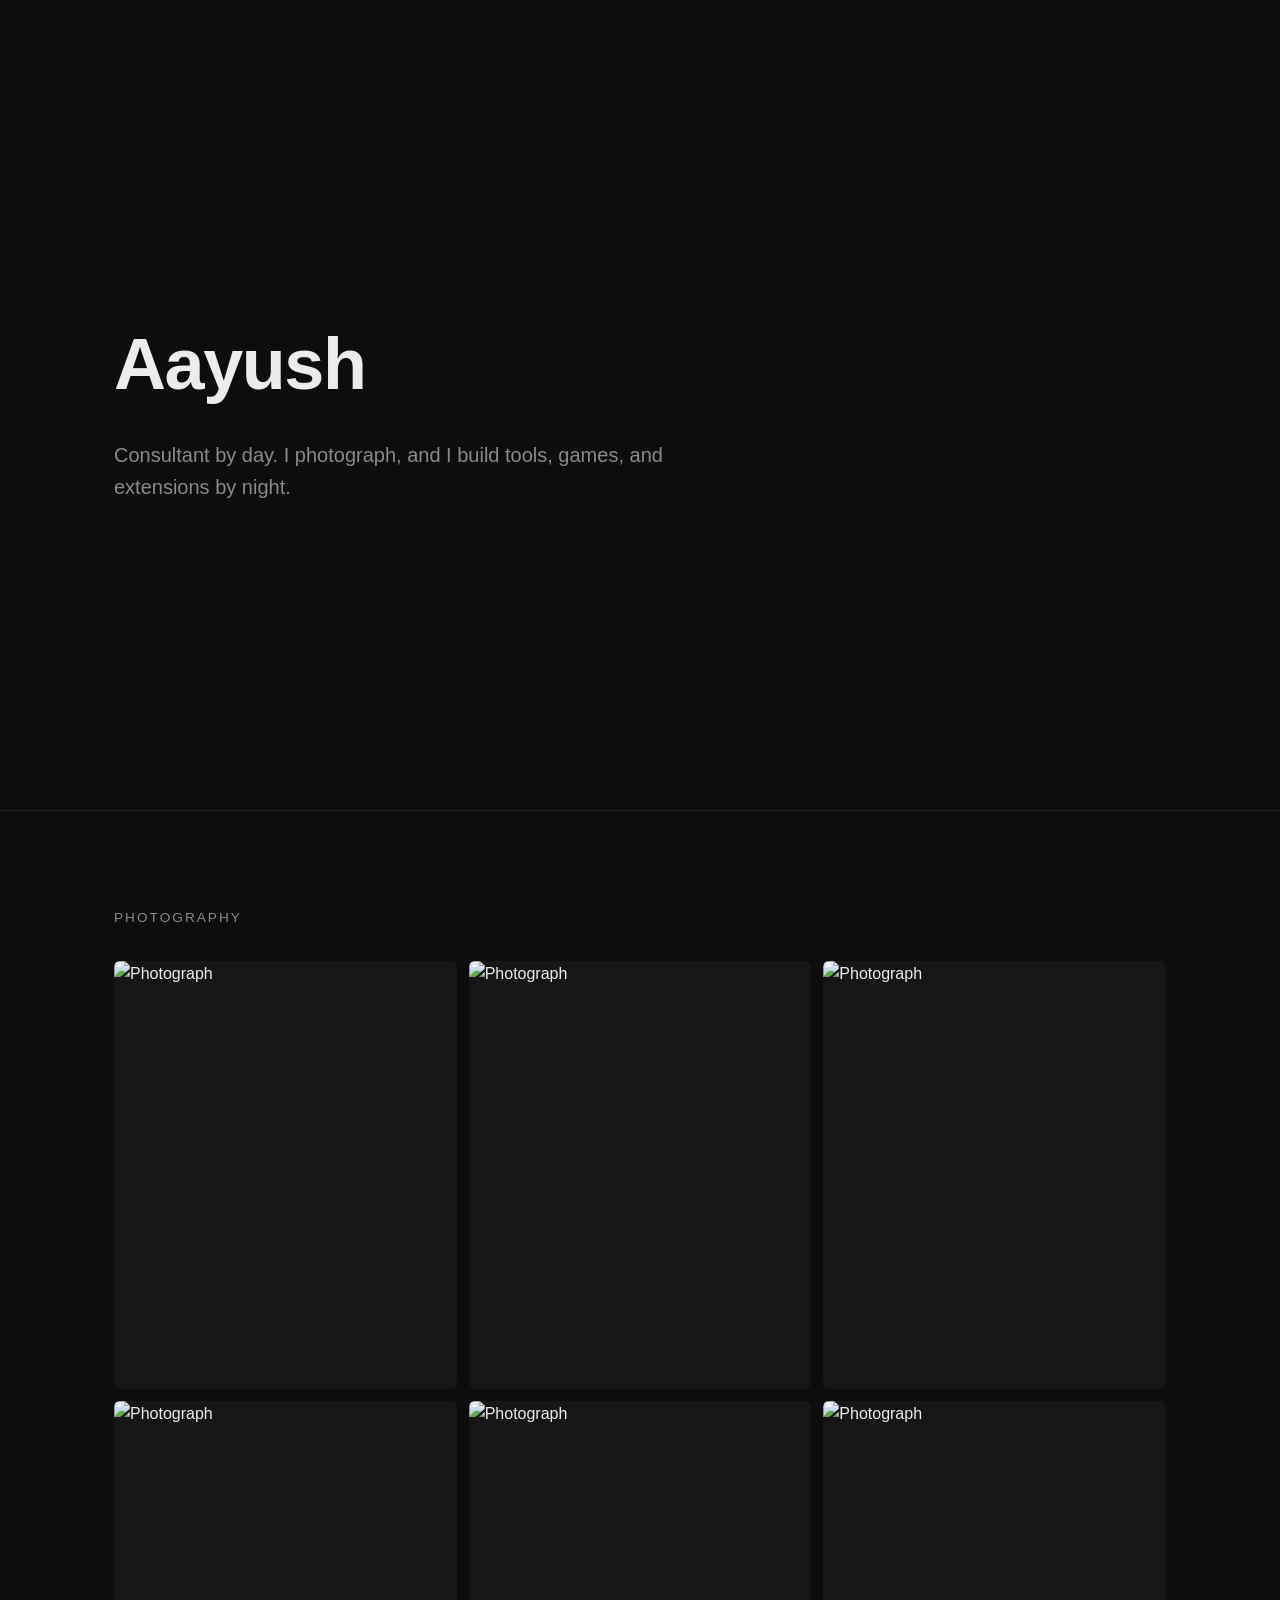
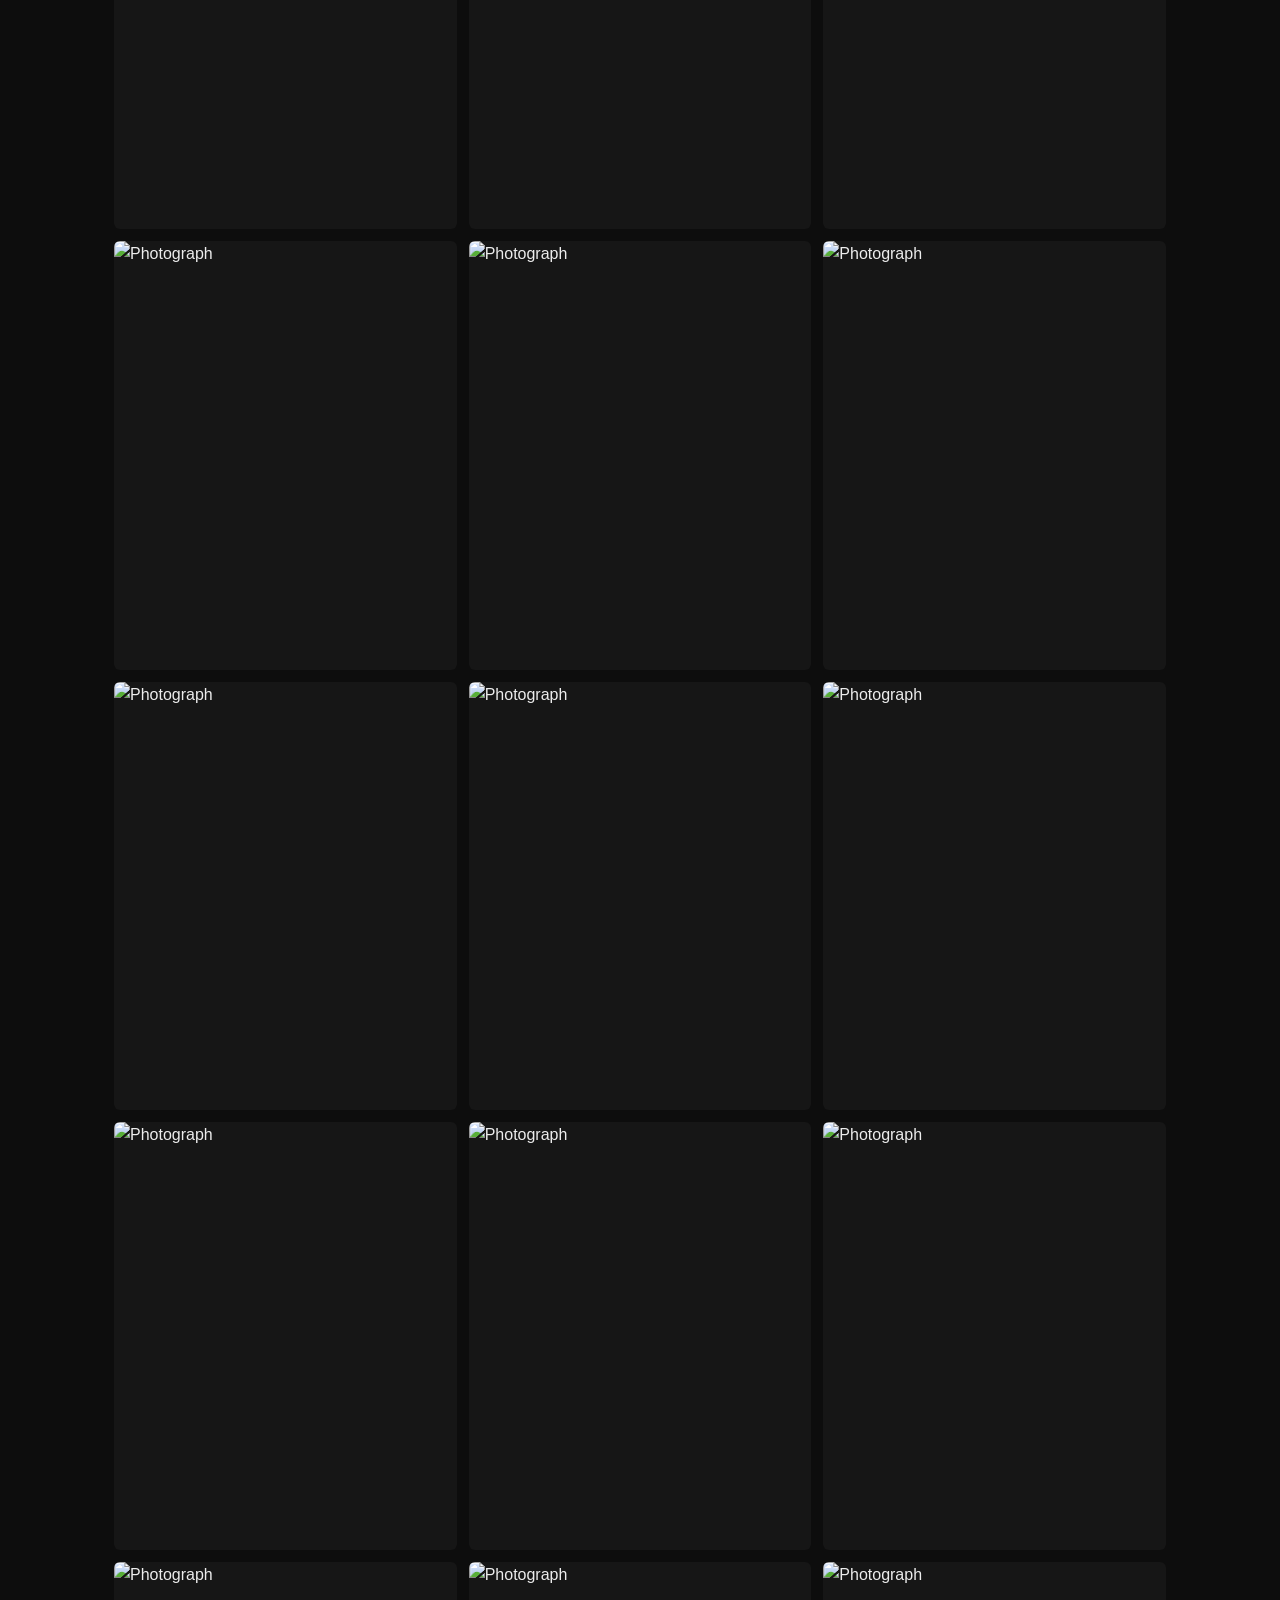
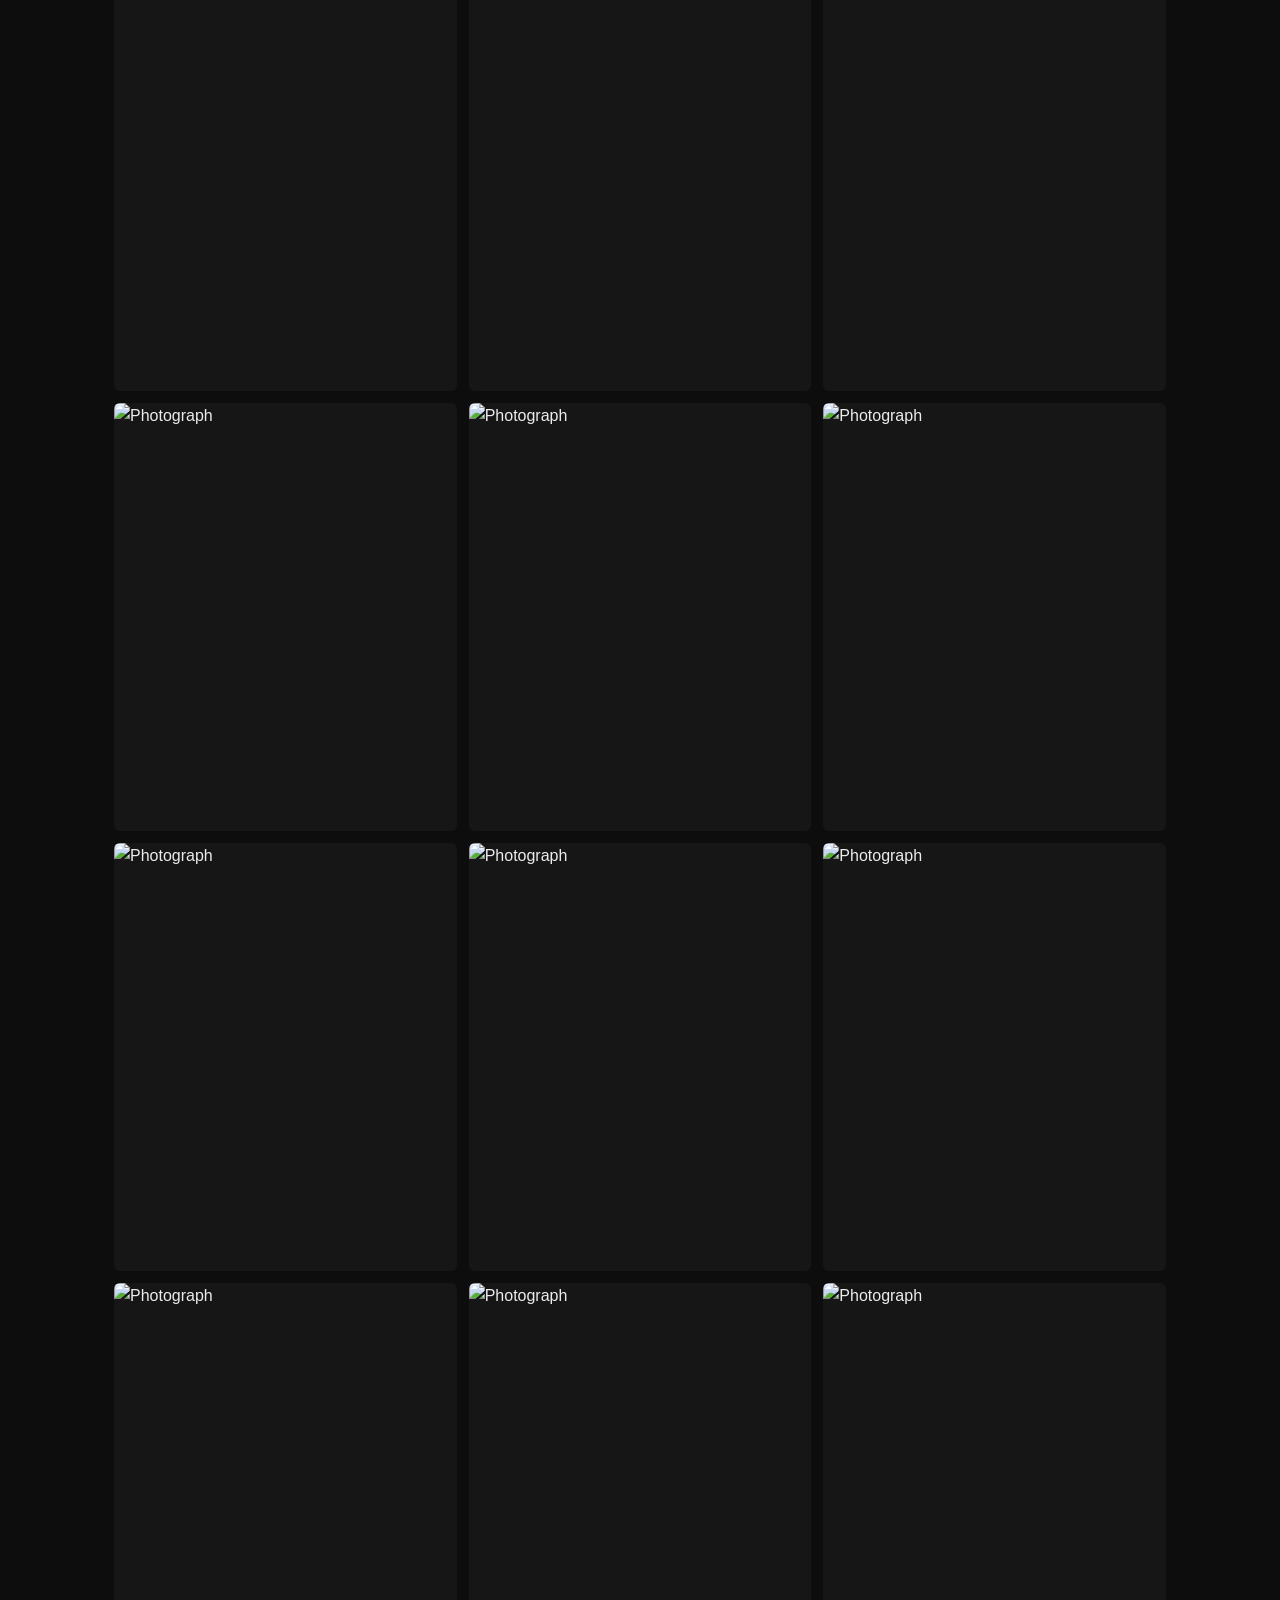
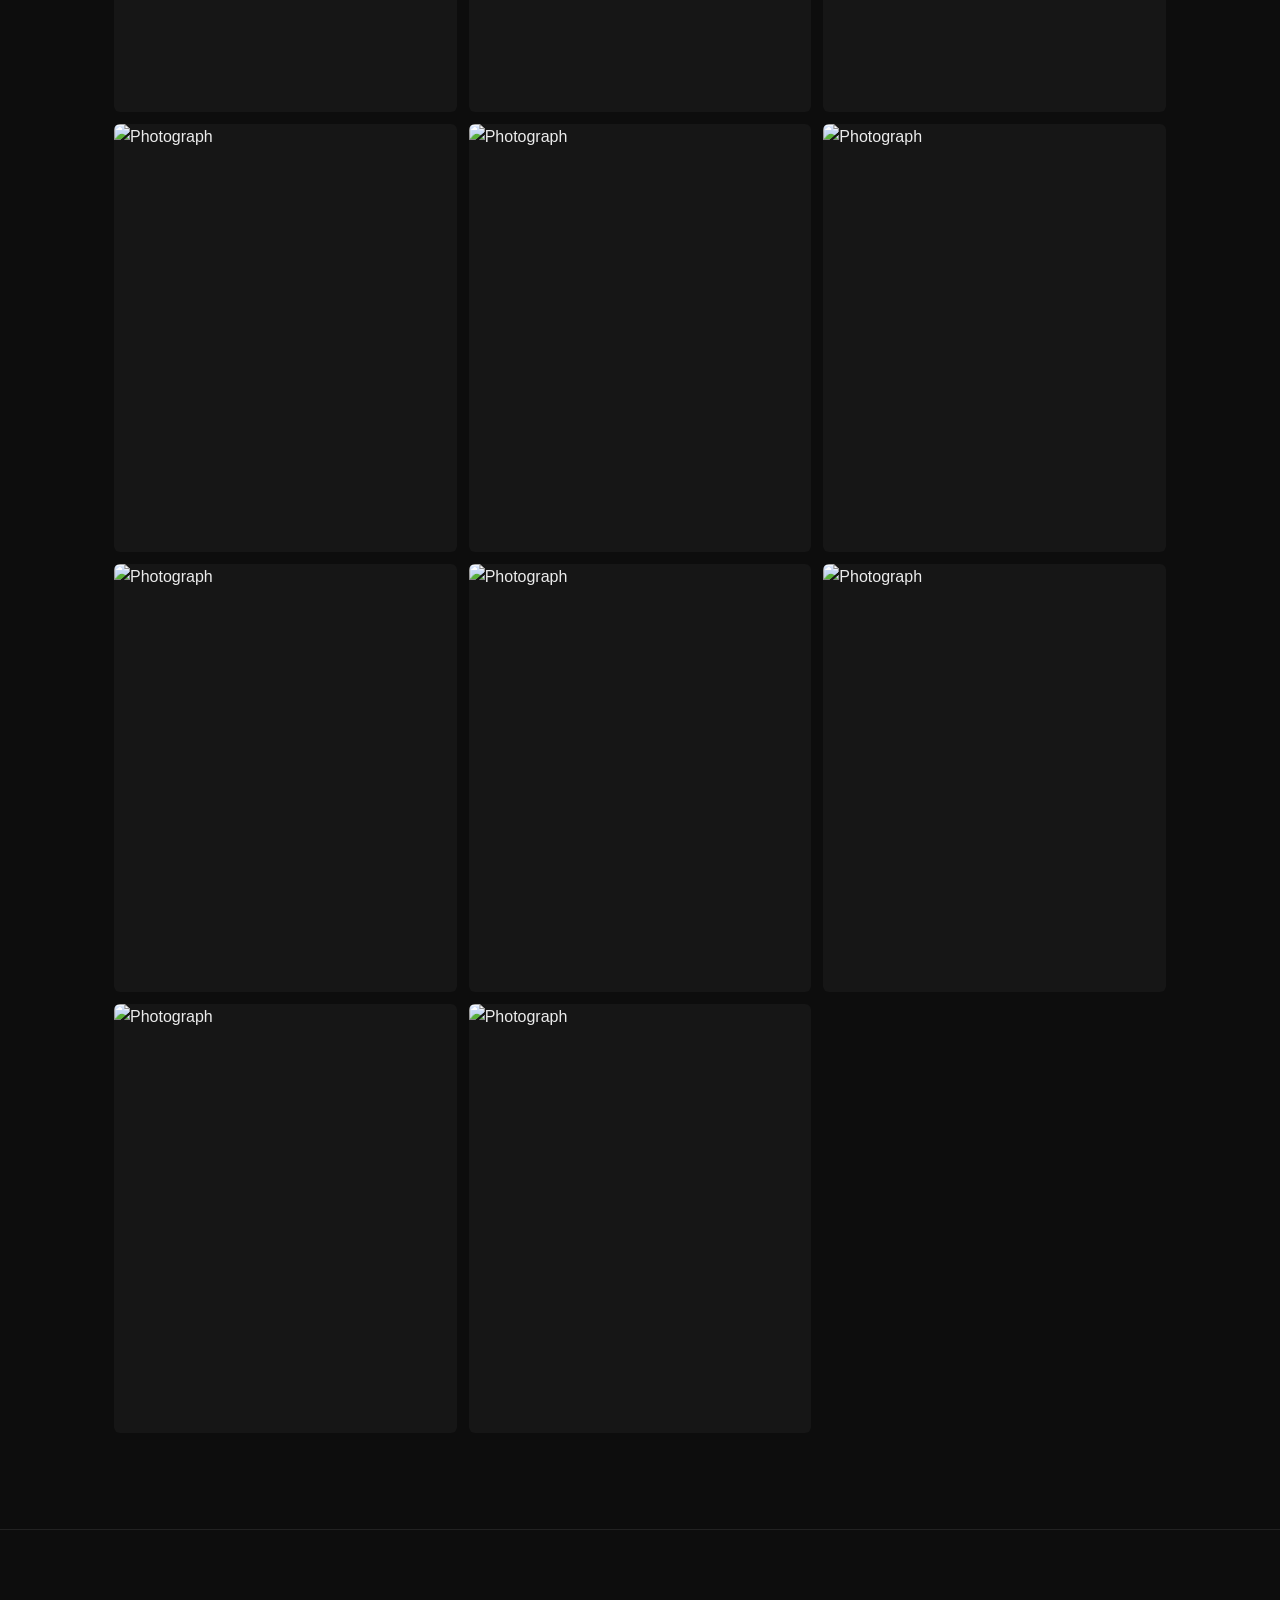
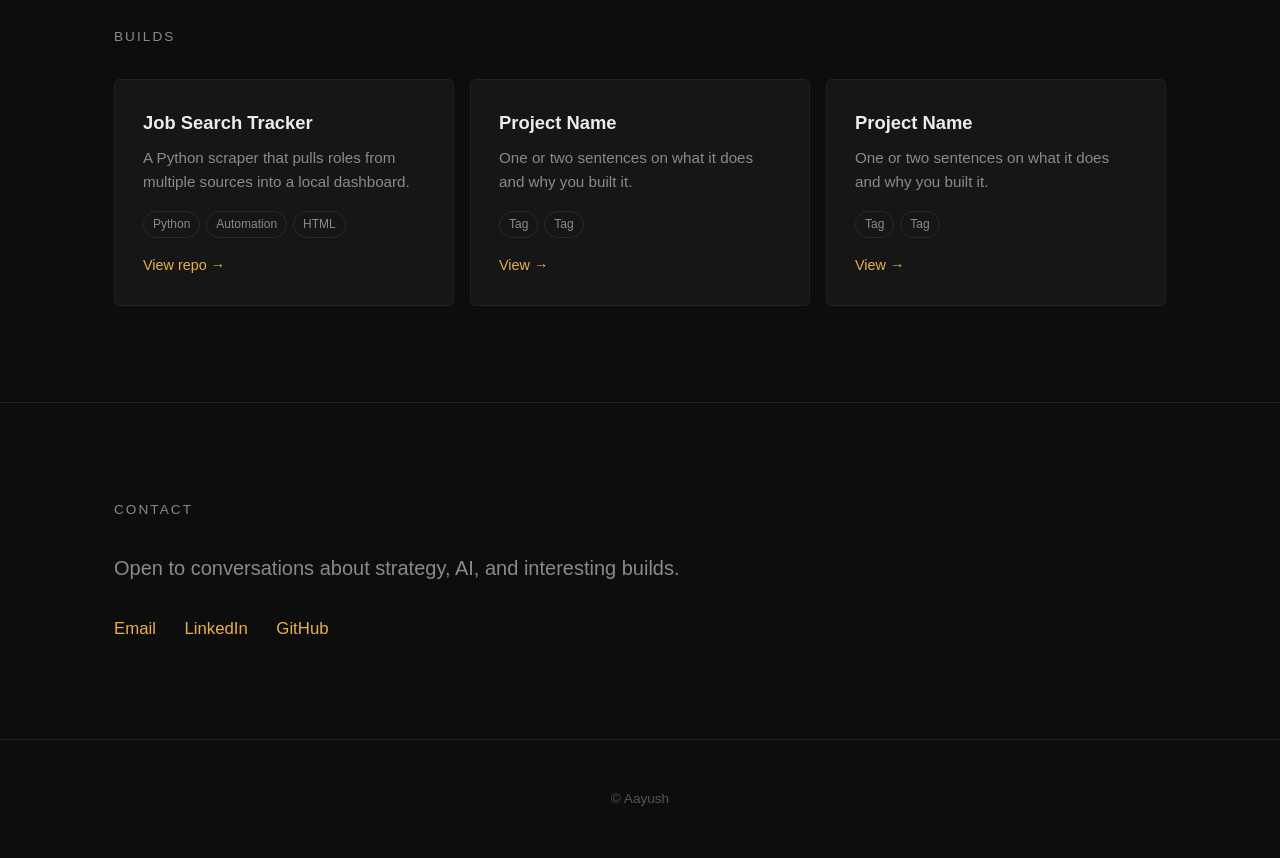
==== index.html @ 989fec91 "C2. Add multiple images to photography section" ====
<!DOCTYPE html>
<html lang="en">
<head>
<meta charset="UTF-8">
<meta name="viewport" content="width=device-width, initial-scale=1.0">
<title>Aayush</title>
<style>
  :root {
    --bg: #0d0d0d;
    --surface: #161616;
    --text: #ececec;
    --muted: #8a8a8a;
    --accent: #e8b04b;
    --radius: 6px;
  }
  * { box-sizing: border-box; margin: 0; padding: 0; }
  body {
    background: var(--bg);
    color: var(--text);
    font-family: -apple-system, BlinkMacSystemFont, "Segoe UI", Inter, sans-serif;
    line-height: 1.6;
  }
  a { color: var(--accent); text-decoration: none; }
  a:hover { text-decoration: underline; }
  section { max-width: 1100px; margin: 0 auto; padding: 96px 24px; }
  h1 { font-size: clamp(2.5rem, 6vw, 4.5rem); font-weight: 600; letter-spacing: -0.02em; }
  h2 { font-size: 0.85rem; text-transform: uppercase; letter-spacing: 0.15em; color: var(--muted); margin-bottom: 32px; font-weight: 500; }
  .lede { font-size: 1.25rem; color: var(--muted); max-width: 640px; margin-top: 16px; }
  .hero { min-height: 90vh; display: flex; flex-direction: column; justify-content: center; }
  .divider { border-top: 1px solid #222; }

  /* Photo gallery */
  .gallery { display: grid; grid-template-columns: repeat(auto-fill, minmax(260px, 1fr)); gap: 12px; }
  .gallery img {
    width: 100%; aspect-ratio: 4 / 5; object-fit: cover;
    border-radius: var(--radius); cursor: zoom-in;
    background: var(--surface); transition: opacity 0.2s;
  }
  .gallery img:hover { opacity: 0.85; }

  /* Lightbox */
  .lightbox {
    position: fixed; inset: 0; background: rgba(0,0,0,0.92);
    display: none; align-items: center; justify-content: center; z-index: 10; padding: 24px;
  }
  .lightbox.open { display: flex; }
  .lightbox img { max-width: 100%; max-height: 90vh; border-radius: var(--radius); }
  .lightbox button {
    position: absolute; top: 20px; right: 24px; background: none; border: none;
    color: var(--text); font-size: 2rem; cursor: pointer;
  }

  /* Project cards */
  .projects { display: grid; grid-template-columns: repeat(auto-fill, minmax(300px, 1fr)); gap: 16px; }
  .card {
    background: var(--surface); border: 1px solid #222; border-radius: var(--radius);
    padding: 28px; transition: border-color 0.2s; display: flex; flex-direction: column;
  }
  .card:hover { border-color: var(--accent); }
  .card h3 { font-size: 1.15rem; font-weight: 600; margin-bottom: 8px; }
  .card p { color: var(--muted); font-size: 0.95rem; flex-grow: 1; }
  .tags { margin-top: 16px; display: flex; flex-wrap: wrap; gap: 6px; }
  .tags span {
    font-size: 0.75rem; color: var(--muted); border: 1px solid #2a2a2a;
    padding: 3px 9px; border-radius: 999px;
  }
  .card .links { margin-top: 16px; font-size: 0.9rem; }

  /* Contact */
  .contact-links a { display: inline-block; margin-right: 24px; font-size: 1.05rem; }

  footer { text-align: center; color: #555; font-size: 0.85rem; padding: 48px 24px; border-top: 1px solid #222; }

  @media (max-width: 600px) {
    section { padding: 64px 20px; }
  }
</style>
</head>
<body>

<section class="hero">
  <h1>Aayush</h1>
  <p class="lede">Consultant by day. I photograph, and I build tools, games, and extensions by night.</p>
</section>

<div class="divider"></div>

<section id="photography">
  <h2>Photography</h2>
  <div class="gallery">
    <img src="images/DSCF0613.jpeg" alt="Photograph">
    <img src="images/DSCF1658.jpg" alt="Photograph">
    <img src="images/DSCF1691.jpg" alt="Photograph">
    <img src="images/DSCF1980.jpg" alt="Photograph">
    <img src="images/DSCF2097.jpg" alt="Photograph">
    <img src="images/DSCF2288.jpg" alt="Photograph">
    <img src="images/DSCF2502.jpg" alt="Photograph">
    <img src="images/DSCF2524.jpg" alt="Photograph">
    <img src="images/DSCF2576.jpeg" alt="Photograph">
    <img src="images/DSCF2585.jpg" alt="Photograph">
    <img src="images/DSCF2774.jpg" alt="Photograph">
    <img src="images/DSCF2779.jpg" alt="Photograph">
    <img src="images/DSCF2787.jpg" alt="Photograph">
    <img src="images/DSCF2886.jpg" alt="Photograph">
    <img src="images/DSCF3000.jpg" alt="Photograph">
    <img src="images/F55560C9-E607-4548-9E04-31DE0BA24498.jpg" alt="Photograph">
    <img src="images/IMG_0875.JPG" alt="Photograph">
    <img src="images/IMG_1047.JPG" alt="Photograph">
    <img src="images/IMG_1070.JPG" alt="Photograph">
    <img src="images/IMG_3750.jpeg" alt="Photograph">
    <img src="images/IMG_3913.jpeg" alt="Photograph">
    <img src="images/IMG_3952.jpeg" alt="Photograph">
    <img src="images/IMG_4308.jpeg" alt="Photograph">
    <img src="images/IMG_4518.jpeg" alt="Photograph">
    <img src="images/IMG_5143.JPG" alt="Photograph">
    <img src="images/IMG_5211.JPG" alt="Photograph">
    <img src="images/IMG_5241.JPG" alt="Photograph">
    <img src="images/IMG_5779.JPG" alt="Photograph">
    <img src="images/IMG_6597.JPG" alt="Photograph">
    <img src="images/IMG_6963.JPG" alt="Photograph">
    <img src="images/IMG_7340.JPG" alt="Photograph">
    <img src="images/IMG_7486.JPG" alt="Photograph">
    <img src="images/IMG_7498.jpg" alt="Photograph">
    <img src="images/IMG_8563.JPG" alt="Photograph">
    <img src="images/IMG_8596.JPG" alt="Photograph">
  </div>
</section>

<div class="divider"></div>

<section id="builds">
  <h2>Builds</h2>
  <div class="projects">
    <!-- Copy a .card block for each project -->
    <div class="card">
      <h3>Job Search Tracker</h3>
      <p>A Python scraper that pulls roles from multiple sources into a local dashboard.</p>
      <div class="tags"><span>Python</span><span>Automation</span><span>HTML</span></div>
      <div class="links"><a href="#">View repo →</a></div>
    </div>
    <div class="card">
      <h3>Project Name</h3>
      <p>One or two sentences on what it does and why you built it.</p>
      <div class="tags"><span>Tag</span><span>Tag</span></div>
      <div class="links"><a href="#">View →</a></div>
    </div>
    <div class="card">
      <h3>Project Name</h3>
      <p>One or two sentences on what it does and why you built it.</p>
      <div class="tags"><span>Tag</span><span>Tag</span></div>
      <div class="links"><a href="#">View →</a></div>
    </div>
  </div>
</section>

<div class="divider"></div>

<section id="contact">
  <h2>Contact</h2>
  <p class="lede" style="margin-top:0">Open to conversations about strategy, AI, and interesting builds.</p>
  <div class="contact-links" style="margin-top:32px">
    <a href="mailto:you@email.com">Email</a>
    <a href="https://linkedin.com/in/yourprofile">LinkedIn</a>
    <a href="https://github.com/trickster-zero">GitHub</a>
  </div>
</section>

<footer>© Aayush</footer>

<div class="lightbox" id="lightbox">
  <button onclick="closeLightbox()" aria-label="Close">×</button>
  <img id="lightbox-img" src="" alt="">
</div>

<script>
  const lightbox = document.getElementById('lightbox');
  const lightboxImg = document.getElementById('lightbox-img');

  document.querySelectorAll('.gallery img').forEach(img => {
    img.addEventListener('click', () => {
      lightboxImg.src = img.src;
      lightboxImg.alt = img.alt;
      lightbox.classList.add('open');
    });
  });

  function closeLightbox() { lightbox.classList.remove('open'); }
  lightbox.addEventListener('click', e => { if (e.target === lightbox) closeLightbox(); });
  document.addEventListener('keydown', e => { if (e.key === 'Escape') closeLightbox(); });
</script>

</body>
</html>
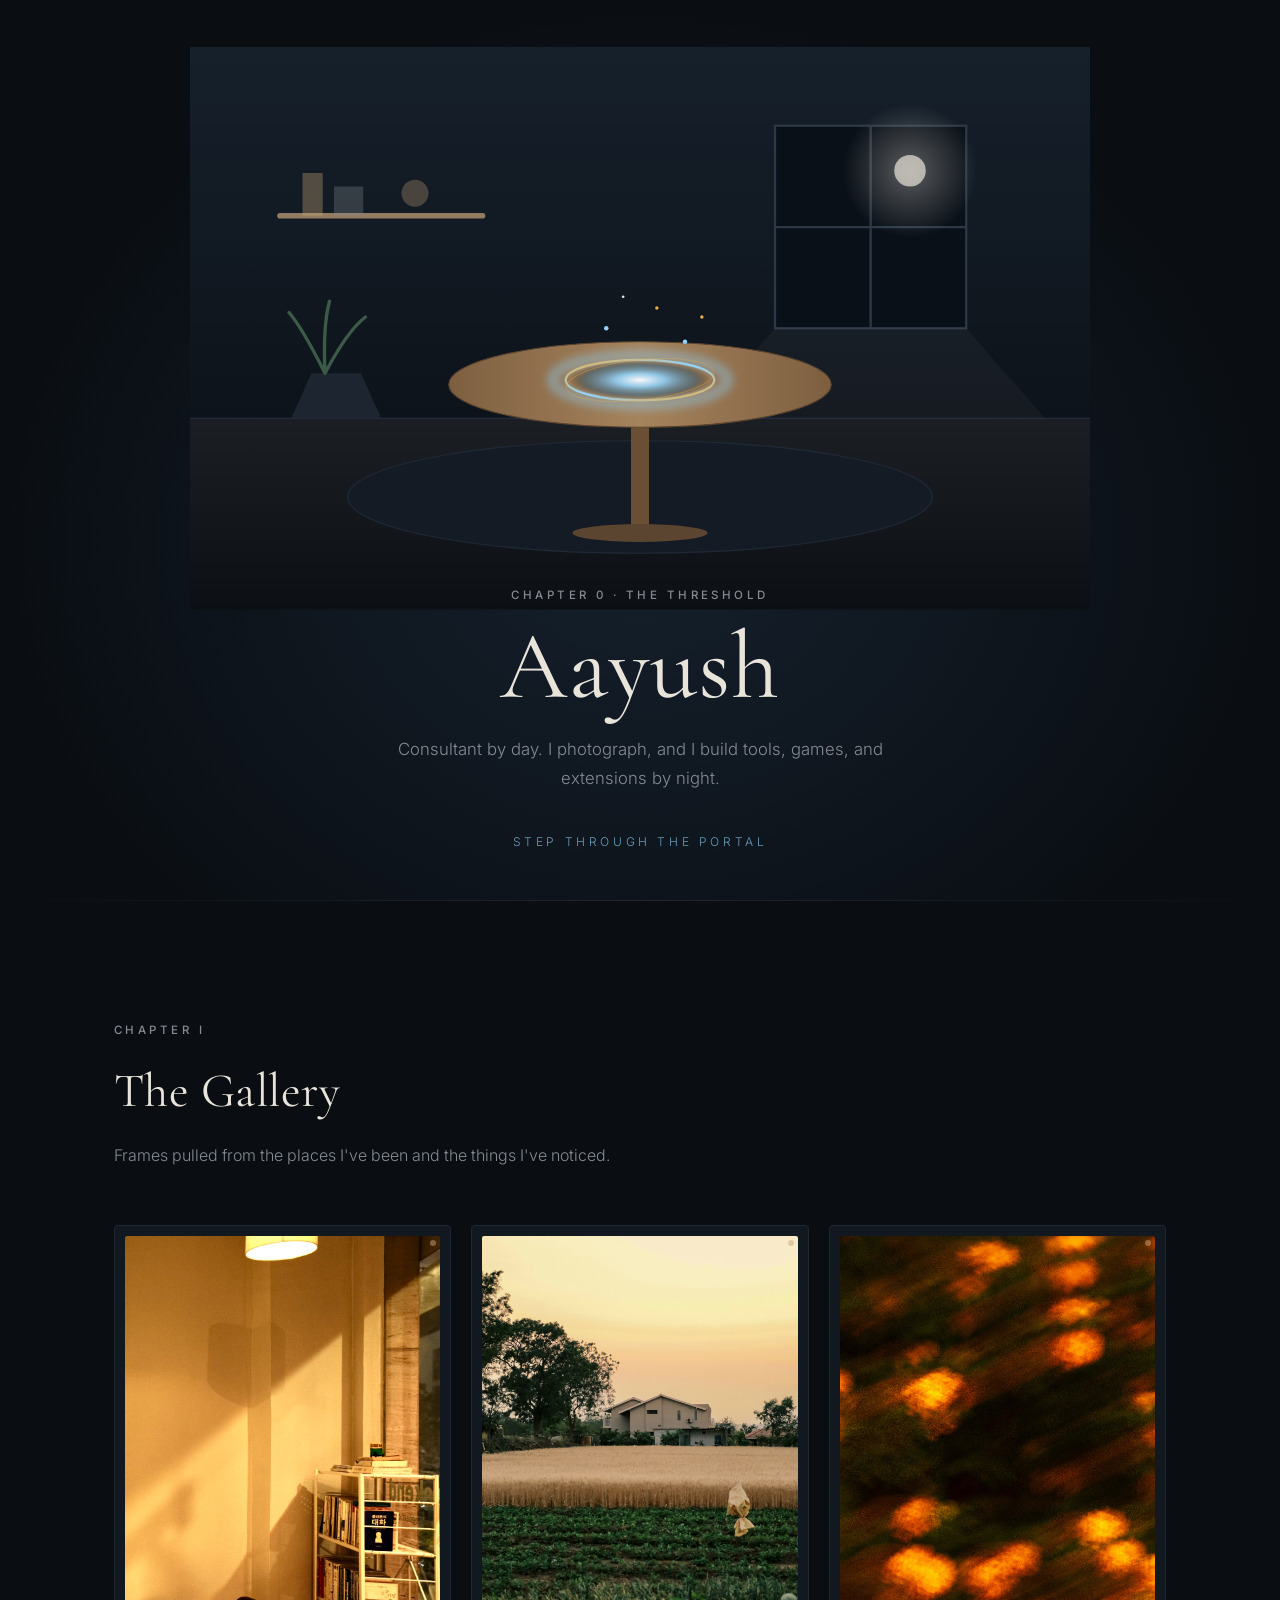
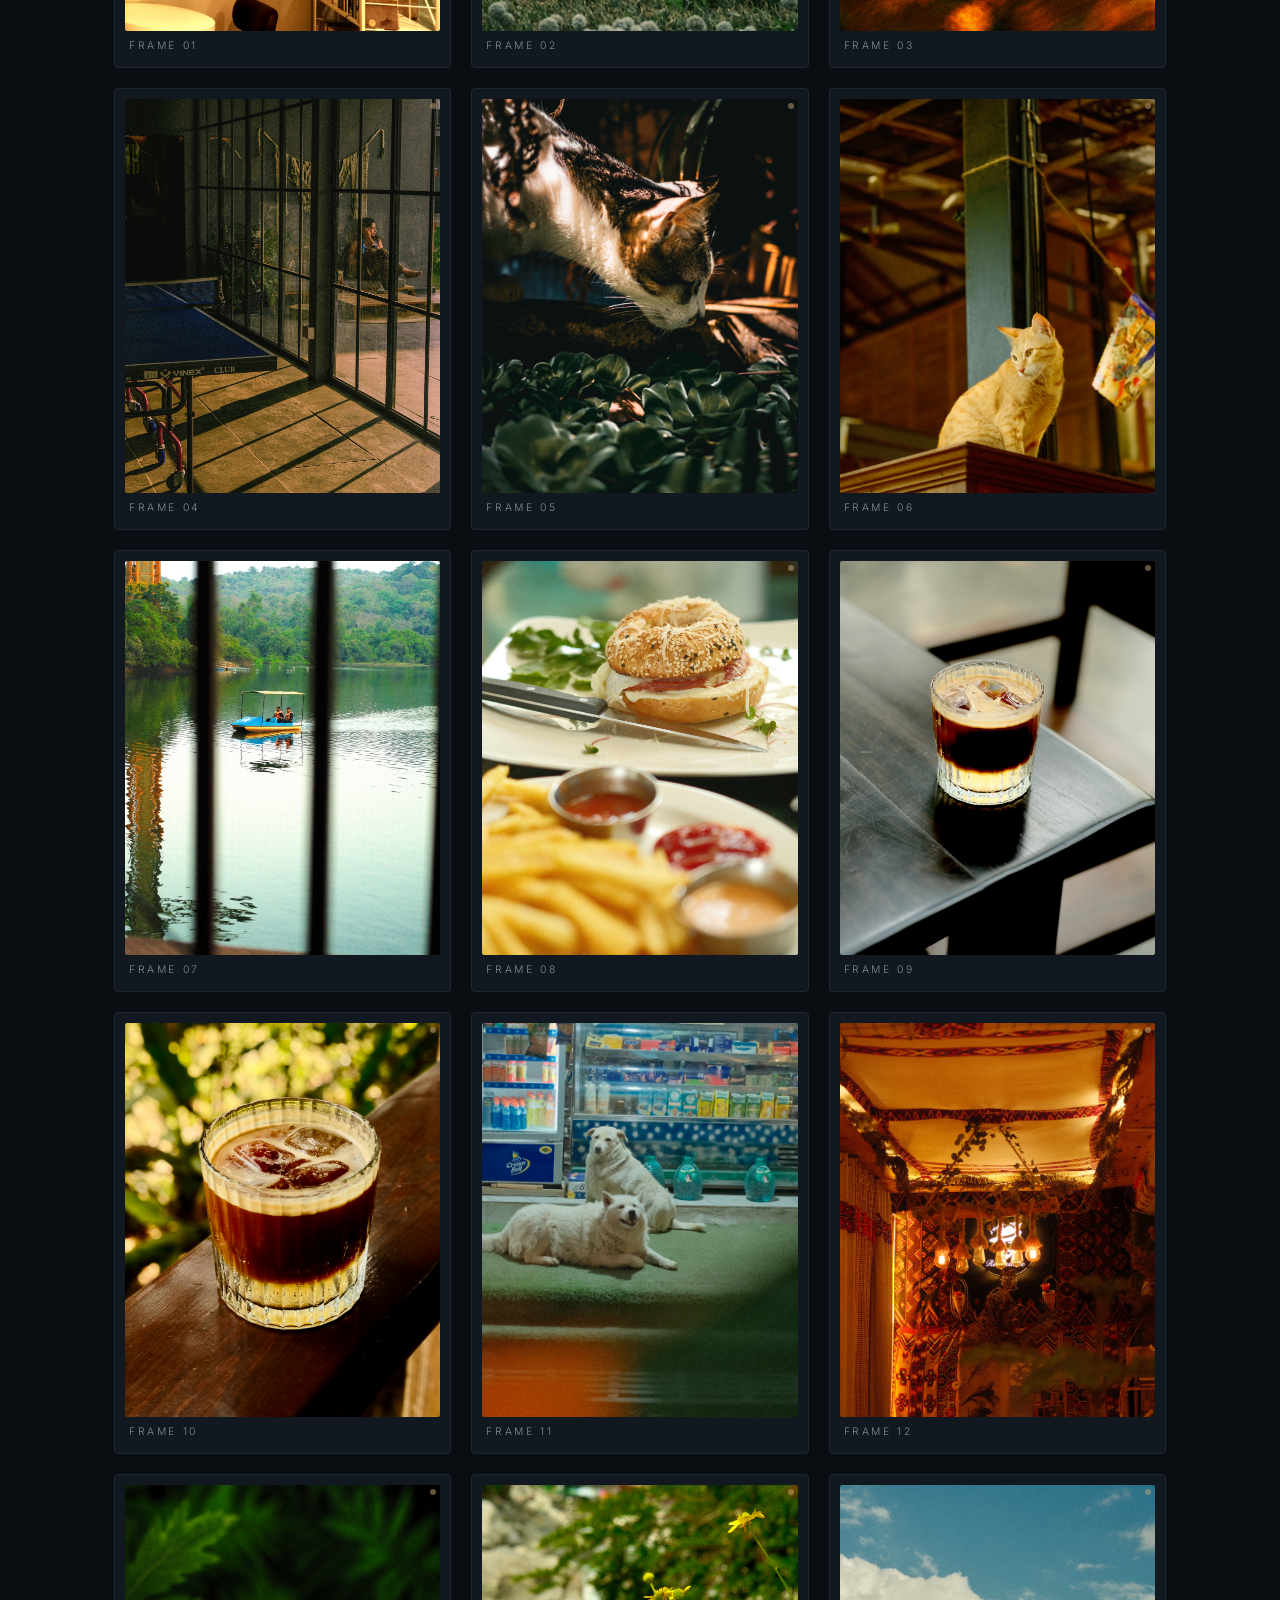
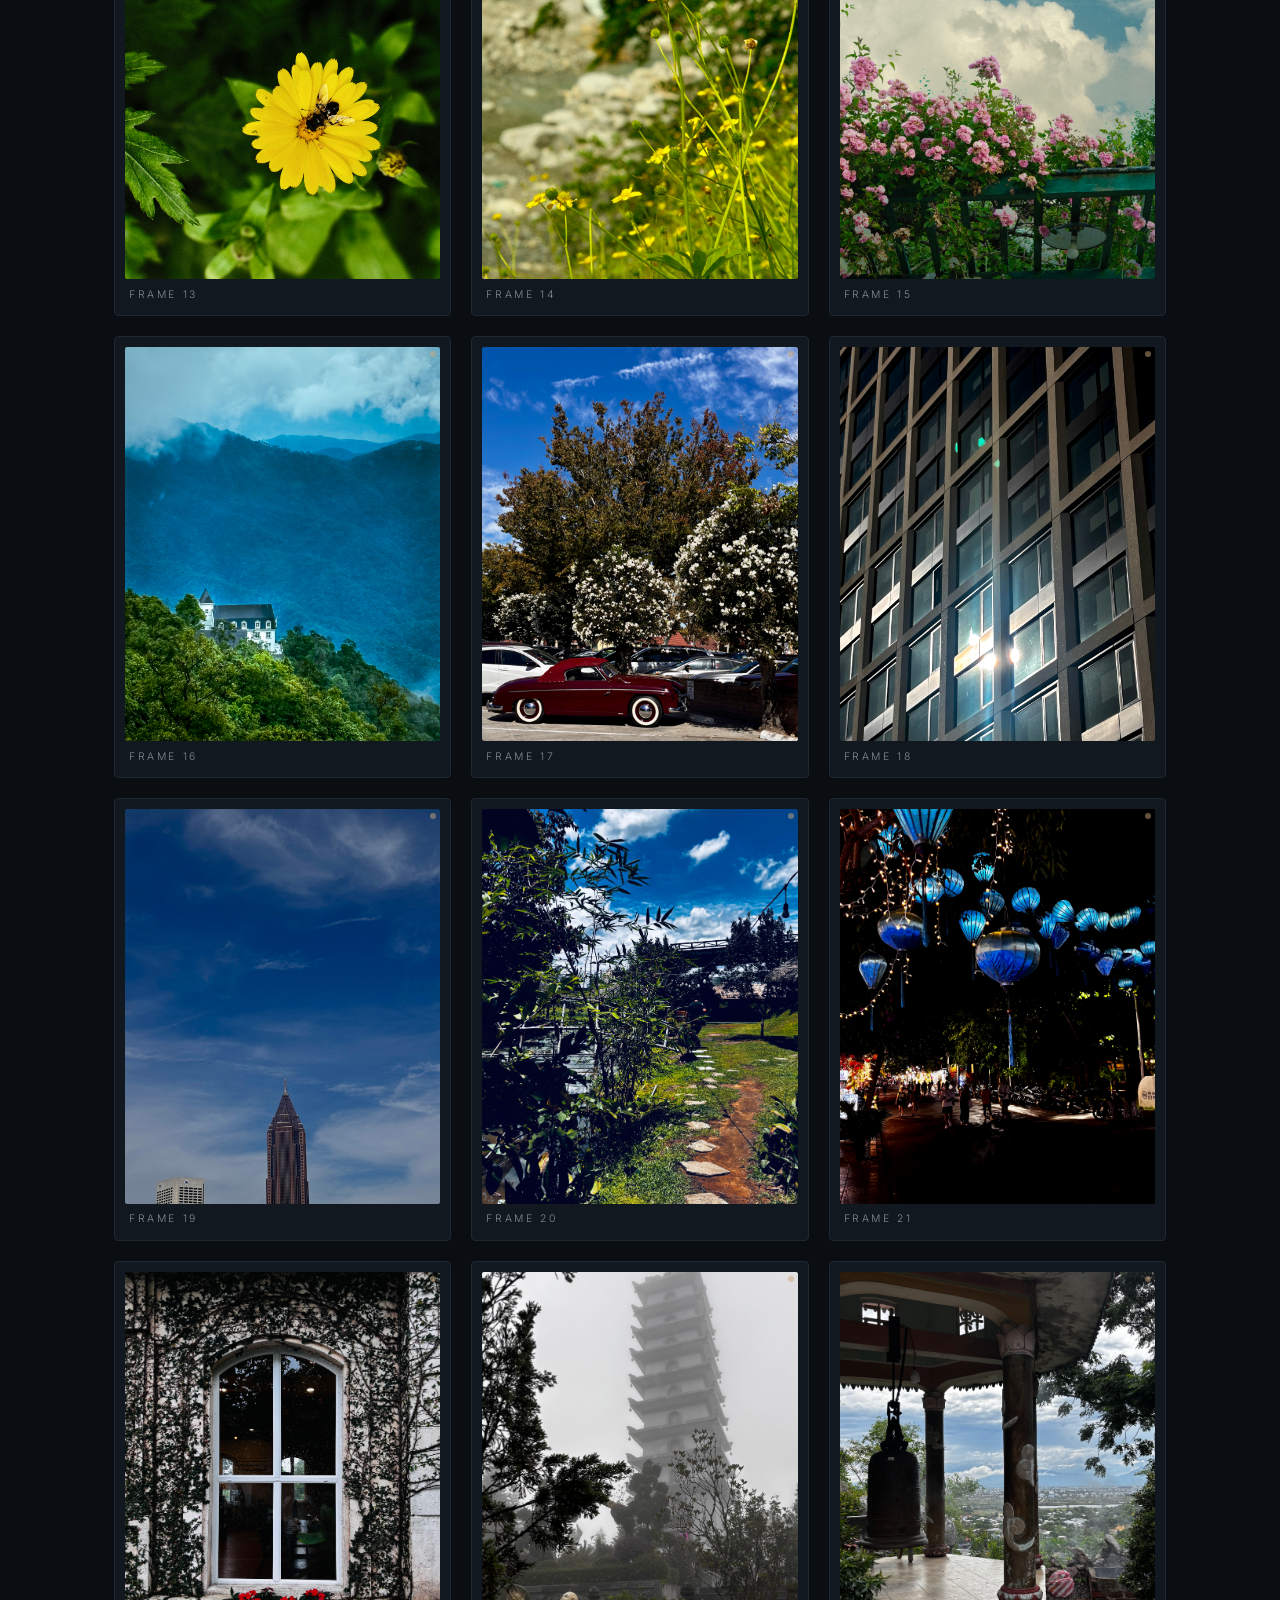
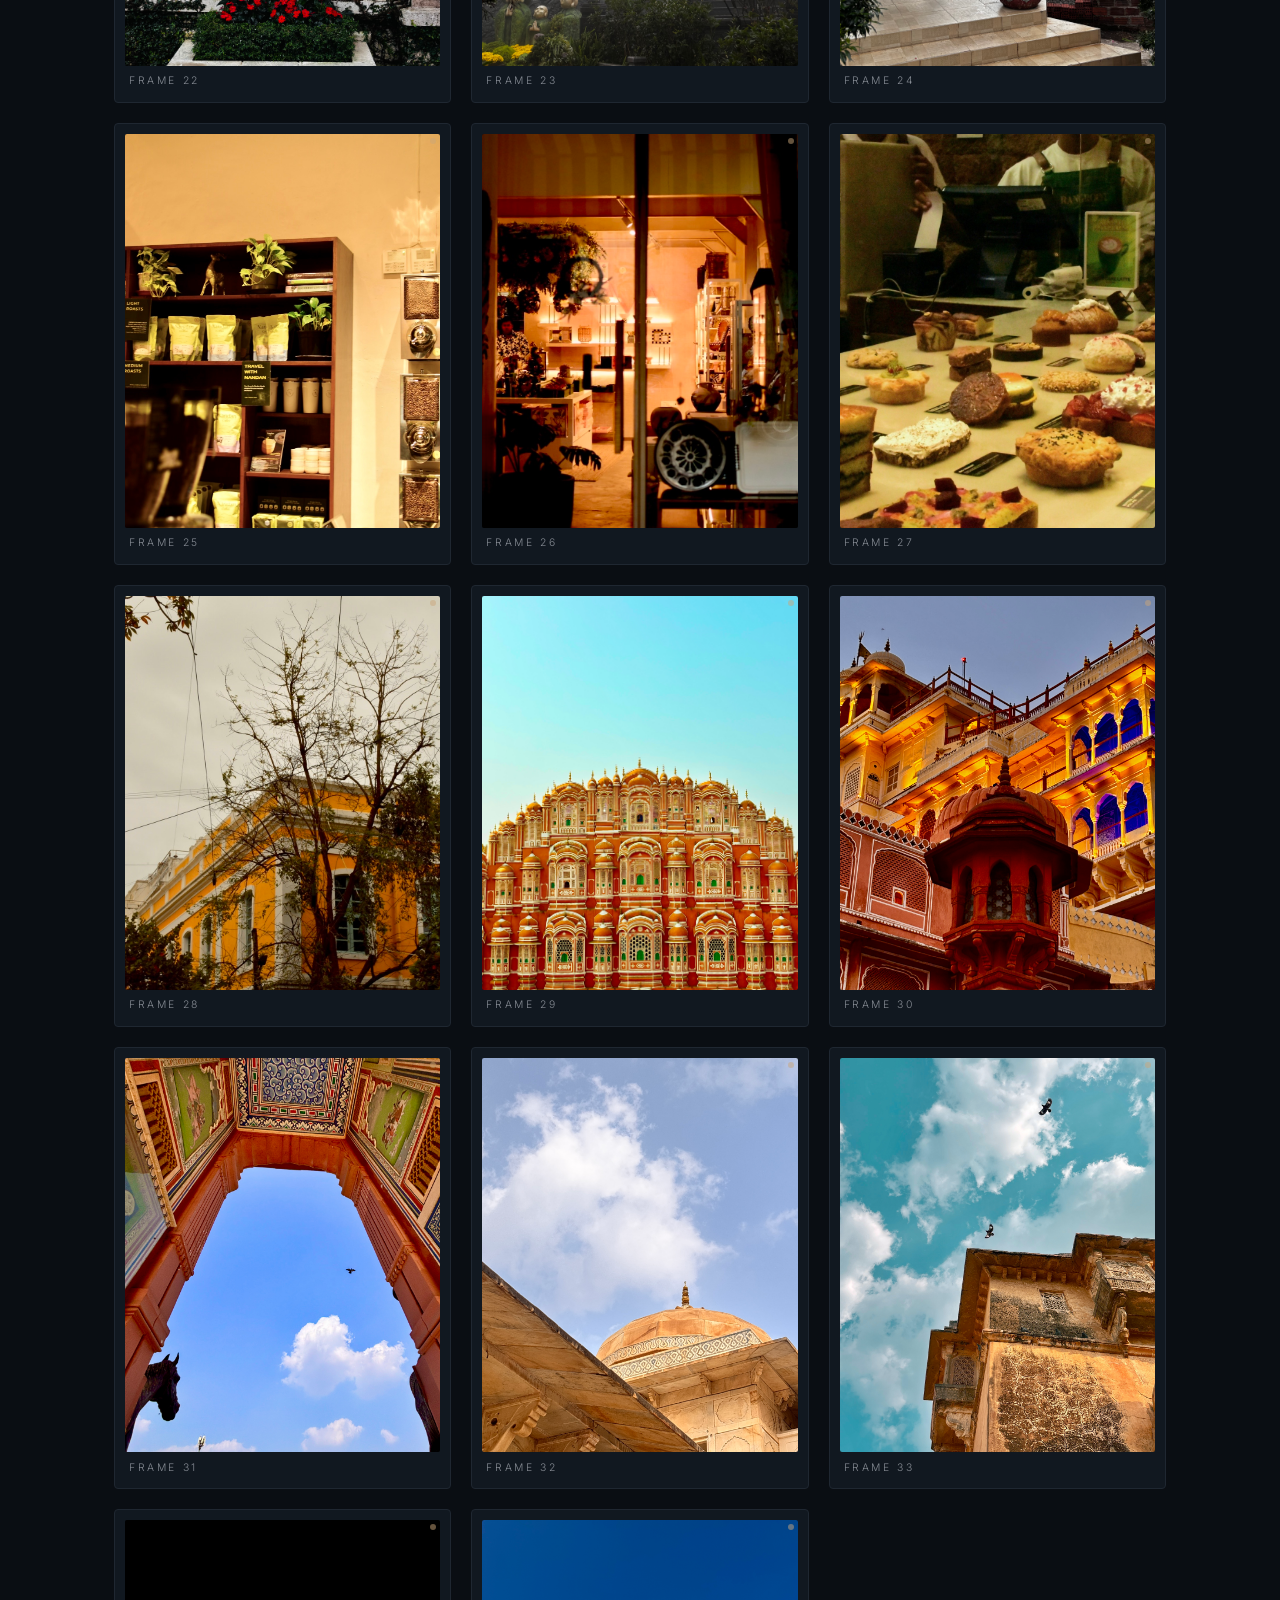
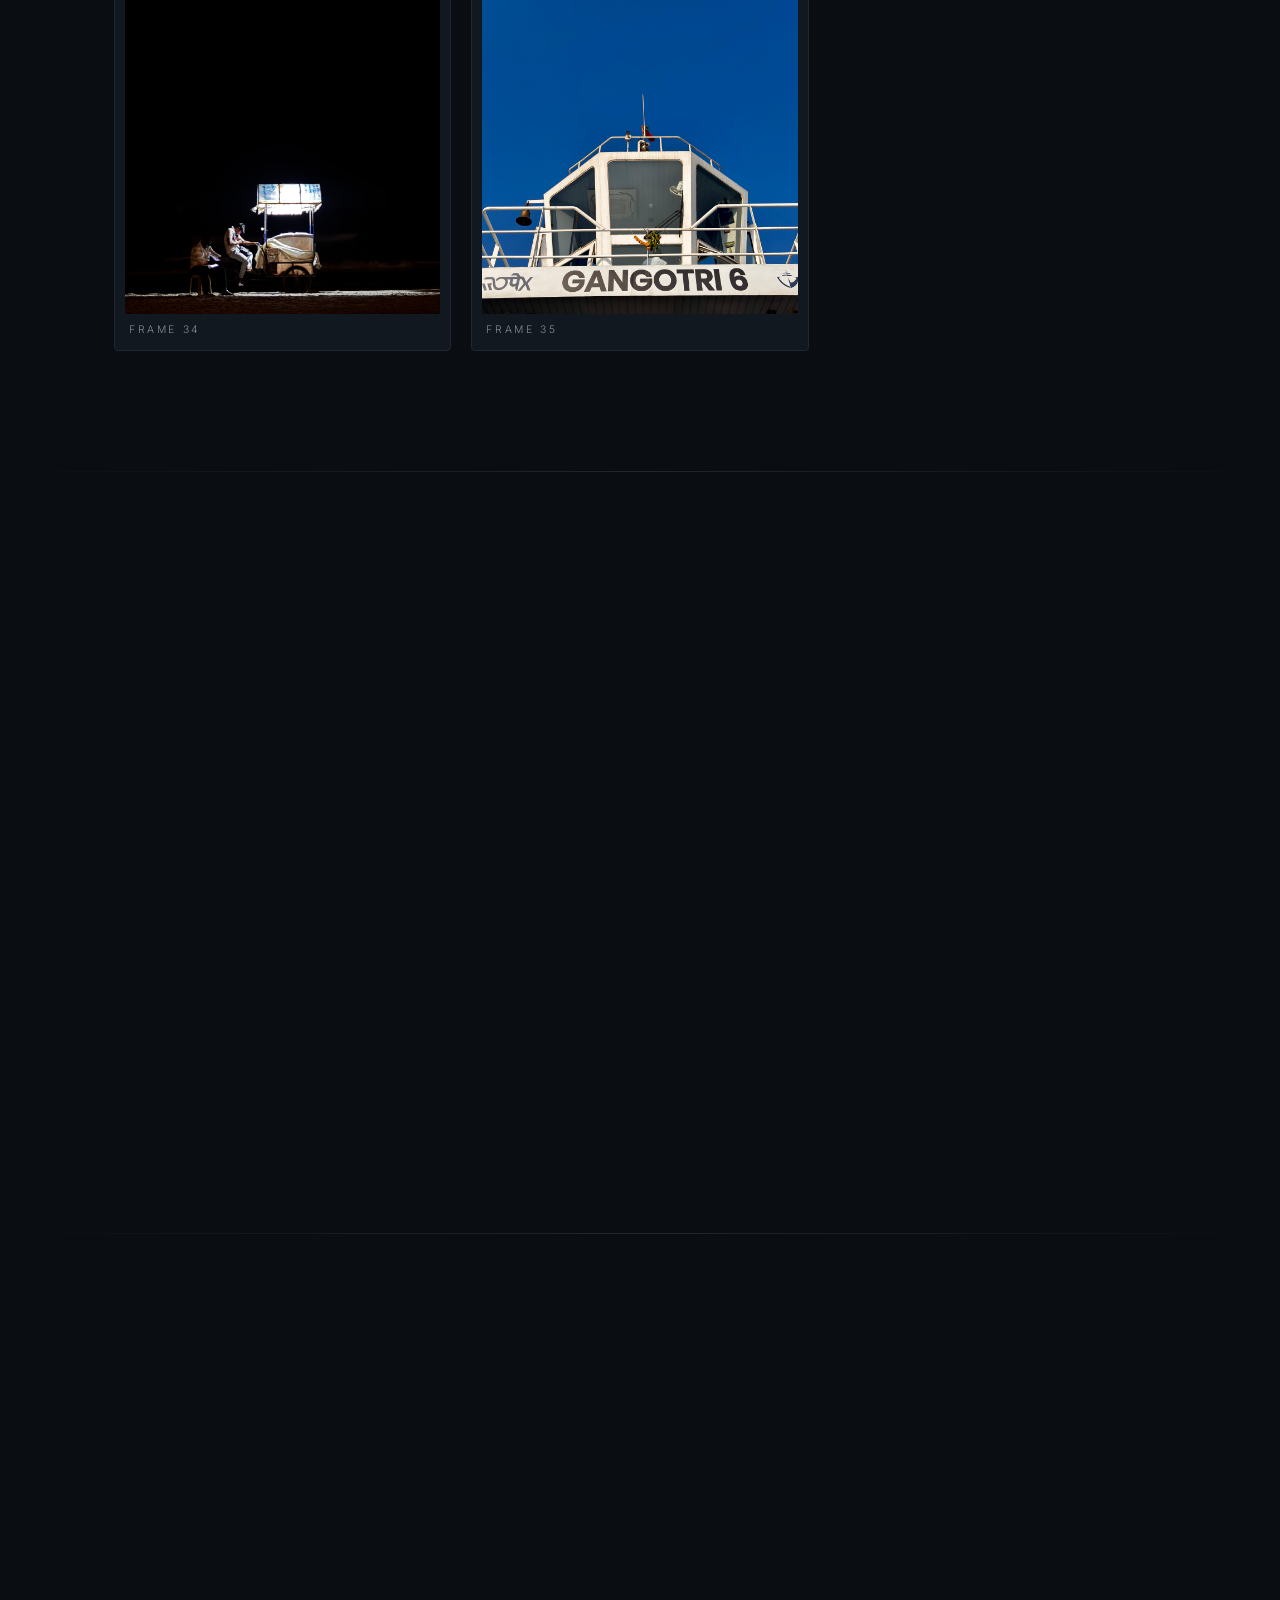
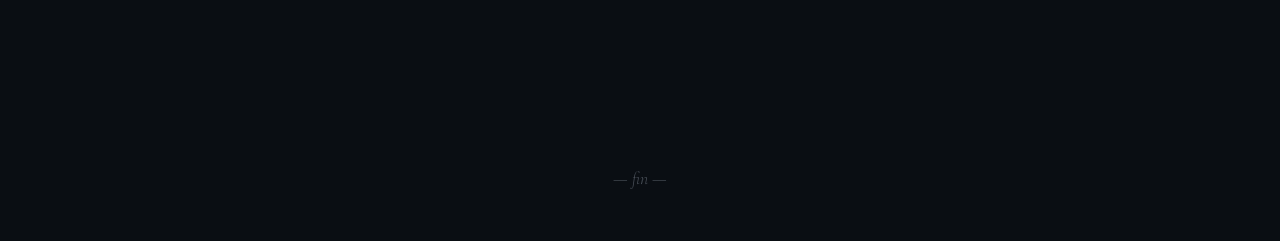
==== commit a8532e59: "Refactor index.html with new styles and structure" ====
--- a/index.html
+++ b/index.html
@@ -4,134 +4,323 @@
 <meta charset="UTF-8">
 <meta name="viewport" content="width=device-width, initial-scale=1.0">
 <title>Aayush</title>
+<link rel="preconnect" href="https://fonts.googleapis.com">
+<link rel="preconnect" href="https://fonts.gstatic.com" crossorigin>
+<link href="https://fonts.googleapis.com/css2?family=Cormorant+Garamond:ital,wght@0,400;0,600;1,400&family=Inter:wght@300;400;500&display=swap" rel="stylesheet">
 <style>
   :root {
-    --bg: #0d0d0d;
-    --surface: #161616;
-    --text: #ececec;
-    --muted: #8a8a8a;
-    --accent: #e8b04b;
-    --radius: 6px;
+    --night: #0a0e13;
+    --deep: #111820;
+    --ink: #e9e4da;
+    --muted: #868b93;
+    --wood: #c9a57a;
+    --glow: #8fd3ff;
+    --ember: #e8b04b;
+    --line: #1f2731;
+    --radius: 4px;
   }
   * { box-sizing: border-box; margin: 0; padding: 0; }
+  html { scroll-behavior: smooth; }
   body {
-    background: var(--bg);
-    color: var(--text);
-    font-family: -apple-system, BlinkMacSystemFont, "Segoe UI", Inter, sans-serif;
-    line-height: 1.6;
-  }
-  a { color: var(--accent); text-decoration: none; }
+    background: var(--night);
+    color: var(--ink);
+    font-family: "Inter", -apple-system, sans-serif;
+    font-weight: 300;
+    line-height: 1.7;
+    overflow-x: hidden;
+  }
+  a { color: var(--glow); text-decoration: none; }
   a:hover { text-decoration: underline; }
-  section { max-width: 1100px; margin: 0 auto; padding: 96px 24px; }
-  h1 { font-size: clamp(2.5rem, 6vw, 4.5rem); font-weight: 600; letter-spacing: -0.02em; }
-  h2 { font-size: 0.85rem; text-transform: uppercase; letter-spacing: 0.15em; color: var(--muted); margin-bottom: 32px; font-weight: 500; }
-  .lede { font-size: 1.25rem; color: var(--muted); max-width: 640px; margin-top: 16px; }
-  .hero { min-height: 90vh; display: flex; flex-direction: column; justify-content: center; }
-  .divider { border-top: 1px solid #222; }
-
-  /* Photo gallery */
-  .gallery { display: grid; grid-template-columns: repeat(auto-fill, minmax(260px, 1fr)); gap: 12px; }
+
+  .display { font-family: "Cormorant Garamond", Georgia, serif; font-weight: 400; letter-spacing: 0.01em; }
+  .label {
+    font-size: 0.72rem; text-transform: uppercase; letter-spacing: 0.3em;
+    color: var(--muted); font-weight: 500;
+  }
+
+  section { position: relative; max-width: 1100px; margin: 0 auto; padding: 120px 24px; }
+  .divider { height: 1px; background: linear-gradient(to right, transparent, var(--line), transparent); }
+
+  /* ---------- Hero: the threshold ---------- */
+  .hero {
+    min-height: 100vh; padding: 0; max-width: none;
+    display: flex; flex-direction: column; align-items: center; justify-content: center;
+    background: radial-gradient(ellipse at 50% 60%, #15202c 0%, var(--night) 70%);
+    overflow: hidden;
+  }
+  .scene { width: min(900px, 100%); height: auto; }
+  .hero-text { text-align: center; margin-top: -24px; padding: 0 24px; }
+  .hero-text h1 { font-size: clamp(3rem, 8vw, 6rem); line-height: 1; font-weight: 400; }
+  .hero-text .lede {
+    margin: 20px auto 0; max-width: 520px; color: var(--muted);
+    font-size: 1.05rem;
+  }
+  .hint {
+    margin-top: 40px; color: var(--glow); opacity: 0.7;
+    font-size: 0.75rem; letter-spacing: 0.3em; text-transform: uppercase;
+    animation: breathe 3s ease-in-out infinite;
+  }
+  @keyframes breathe { 0%,100% { opacity: 0.3; } 50% { opacity: 0.9; } }
+
+  .portal { cursor: pointer; }
+  .portal:focus { outline: none; }
+  .portal:focus-visible .portal-ring { stroke: var(--ember); }
+  .portal-core { animation: pulse 4s ease-in-out infinite; transform-origin: 400px 300px; }
+  @keyframes pulse { 0%,100% { opacity: 0.55; transform: scale(1); } 50% { opacity: 1; transform: scale(1.06); } }
+  .portal-ring-glow { animation: ringGlow 4s ease-in-out infinite; }
+  @keyframes ringGlow { 0%,100% { opacity: 0.4; } 50% { opacity: 0.9; } }
+  .mote { animation: float 6s ease-in-out infinite; }
+  .mote:nth-child(odd) { animation-duration: 8s; }
+  @keyframes float { 0%,100% { transform: translateY(0); opacity: 0.2; } 50% { transform: translateY(-14px); opacity: 0.9; } }
+
+  /* Warp transition */
+  .warp {
+    position: fixed; left: 50%; top: 50%; width: 10px; height: 10px;
+    margin: -5px 0 0 -5px; border-radius: 50%; z-index: 50; pointer-events: none;
+    background: radial-gradient(circle, #fff 0%, var(--glow) 25%, transparent 70%);
+    opacity: 0;
+  }
+  .warp.go { animation: warp 1.2s ease-in forwards; }
+  @keyframes warp {
+    0% { opacity: 1; transform: scale(1); }
+    100% { opacity: 1; transform: scale(400); }
+  }
+
+  /* ---------- Storyboard chapters ---------- */
+  .chapter-head { margin-bottom: 56px; display: flex; flex-direction: column; gap: 10px; }
+  .chapter-head h2 { font-size: clamp(2rem, 4.5vw, 3rem); font-weight: 400; }
+  .chapter-head p { color: var(--muted); max-width: 560px; }
+
+  .reveal { opacity: 0; transform: translateY(24px); transition: opacity 1s ease, transform 1s ease; }
+  .reveal.in { opacity: 1; transform: none; }
+
+  /* Gallery as storyboard frames */
+  .gallery {
+    display: grid; grid-template-columns: repeat(auto-fill, minmax(260px, 1fr));
+    gap: 20px; counter-reset: frame;
+  }
+  .gallery figure {
+    position: relative; border: 1px solid var(--line); border-radius: var(--radius);
+    background: var(--deep); padding: 10px 10px 36px; counter-increment: frame;
+    transition: border-color 0.4s, transform 0.4s;
+  }
+  .gallery figure:hover { border-color: var(--wood); transform: translateY(-3px); }
+  .gallery figure::before {
+    content: "FRAME " counter(frame, decimal-leading-zero);
+    position: absolute; bottom: 12px; left: 14px;
+    font-size: 0.65rem; letter-spacing: 0.25em; color: var(--muted);
+  }
+  .gallery figure::after {
+    content: ""; position: absolute; top: 14px; right: 14px;
+    width: 6px; height: 6px; border-radius: 50%; background: var(--wood); opacity: 0.5;
+  }
   .gallery img {
-    width: 100%; aspect-ratio: 4 / 5; object-fit: cover;
-    border-radius: var(--radius); cursor: zoom-in;
-    background: var(--surface); transition: opacity 0.2s;
-  }
-  .gallery img:hover { opacity: 0.85; }
+    display: block; width: 100%; aspect-ratio: 4 / 5; object-fit: cover;
+    border-radius: 2px; cursor: zoom-in; background: #0c1116;
+  }
 
   /* Lightbox */
   .lightbox {
-    position: fixed; inset: 0; background: rgba(0,0,0,0.92);
-    display: none; align-items: center; justify-content: center; z-index: 10; padding: 24px;
+    position: fixed; inset: 0; background: rgba(5,7,10,0.94);
+    display: none; align-items: center; justify-content: center; z-index: 60; padding: 24px;
   }
   .lightbox.open { display: flex; }
-  .lightbox img { max-width: 100%; max-height: 90vh; border-radius: var(--radius); }
+  .lightbox img { max-width: 100%; max-height: 90vh; border-radius: 2px; }
   .lightbox button {
-    position: absolute; top: 20px; right: 24px; background: none; border: none;
-    color: var(--text); font-size: 2rem; cursor: pointer;
-  }
-
-  /* Project cards */
-  .projects { display: grid; grid-template-columns: repeat(auto-fill, minmax(300px, 1fr)); gap: 16px; }
+    position: absolute; top: 18px; right: 24px; background: none; border: none;
+    color: var(--ink); font-size: 2rem; cursor: pointer;
+  }
+
+  /* Builds: chapters */
+  .projects { display: grid; grid-template-columns: repeat(auto-fill, minmax(300px, 1fr)); gap: 24px; counter-reset: chap; }
   .card {
-    background: var(--surface); border: 1px solid #222; border-radius: var(--radius);
-    padding: 28px; transition: border-color 0.2s; display: flex; flex-direction: column;
-  }
-  .card:hover { border-color: var(--accent); }
-  .card h3 { font-size: 1.15rem; font-weight: 600; margin-bottom: 8px; }
+    position: relative; counter-increment: chap; padding: 36px 28px 28px;
+    border: 1px solid var(--line); border-radius: var(--radius);
+    background: linear-gradient(180deg, var(--deep), var(--night));
+    display: flex; flex-direction: column; transition: border-color 0.4s;
+  }
+  .card:hover { border-color: var(--wood); }
+  .card::before {
+    content: "CHAPTER " counter(chap, upper-roman);
+    font-size: 0.65rem; letter-spacing: 0.25em; color: var(--ember); margin-bottom: 14px;
+  }
+  .card h3 { font-family: "Cormorant Garamond", Georgia, serif; font-size: 1.6rem; font-weight: 400; margin-bottom: 10px; }
   .card p { color: var(--muted); font-size: 0.95rem; flex-grow: 1; }
-  .tags { margin-top: 16px; display: flex; flex-wrap: wrap; gap: 6px; }
+  .tags { margin-top: 18px; display: flex; flex-wrap: wrap; gap: 6px; }
   .tags span {
-    font-size: 0.75rem; color: var(--muted); border: 1px solid #2a2a2a;
-    padding: 3px 9px; border-radius: 999px;
-  }
-  .card .links { margin-top: 16px; font-size: 0.9rem; }
-
-  /* Contact */
-  .contact-links a { display: inline-block; margin-right: 24px; font-size: 1.05rem; }
-
-  footer { text-align: center; color: #555; font-size: 0.85rem; padding: 48px 24px; border-top: 1px solid #222; }
+    font-size: 0.7rem; letter-spacing: 0.08em; color: var(--muted);
+    border: 1px solid var(--line); padding: 3px 10px; border-radius: 999px;
+  }
+  .card .links { margin-top: 18px; font-size: 0.9rem; }
+
+  /* Epilogue / contact */
+  .epilogue { text-align: center; }
+  .epilogue p.lede { color: var(--muted); margin: 16px auto 0; max-width: 520px; font-size: 1.05rem; }
+  .contact-links { margin-top: 40px; display: flex; justify-content: center; gap: 36px; flex-wrap: wrap; }
+  .contact-links a { font-size: 0.95rem; letter-spacing: 0.05em; }
+
+  footer {
+    text-align: center; color: #4a5059; padding: 64px 24px 48px;
+    font-family: "Cormorant Garamond", Georgia, serif; font-style: italic; font-size: 1.1rem;
+  }
 
   @media (max-width: 600px) {
-    section { padding: 64px 20px; }
+    section { padding: 88px 20px; }
+    .gallery { grid-template-columns: 1fr 1fr; gap: 12px; }
+    .gallery figure { padding: 6px 6px 32px; }
   }
 </style>
 </head>
 <body>
 
-<section class="hero">
-  <h1>Aayush</h1>
-  <p class="lede">Consultant by day. I photograph, and I build tools, games, and extensions by night.</p>
+<!-- Chapter 0: The threshold -->
+<section class="hero" id="top">
+  <svg class="scene" viewBox="0 0 800 500" xmlns="http://www.w3.org/2000/svg" aria-hidden="false">
+    <defs>
+      <linearGradient id="wall" x1="0" y1="0" x2="0" y2="1">
+        <stop offset="0" stop-color="#16202b"/>
+        <stop offset="1" stop-color="#0d131a"/>
+      </linearGradient>
+      <linearGradient id="floor" x1="0" y1="0" x2="0" y2="1">
+        <stop offset="0" stop-color="#1b1f24"/>
+        <stop offset="1" stop-color="#0c0f13"/>
+      </linearGradient>
+      <linearGradient id="wood" x1="0" y1="0" x2="1" y2="0">
+        <stop offset="0" stop-color="#7d5f40"/>
+        <stop offset="0.5" stop-color="#a5835c"/>
+        <stop offset="1" stop-color="#7d5f40"/>
+      </linearGradient>
+      <radialGradient id="portalFill" cx="0.5" cy="0.5" r="0.5">
+        <stop offset="0" stop-color="#ffffff" stop-opacity="0.95"/>
+        <stop offset="0.35" stop-color="#8fd3ff" stop-opacity="0.85"/>
+        <stop offset="0.8" stop-color="#2a5a7a" stop-opacity="0.5"/>
+        <stop offset="1" stop-color="#0a0e13" stop-opacity="0"/>
+      </radialGradient>
+      <linearGradient id="ringGrad" x1="0" y1="0" x2="1" y2="1">
+        <stop offset="0" stop-color="#e8b04b"/>
+        <stop offset="0.5" stop-color="#8fd3ff"/>
+        <stop offset="1" stop-color="#e8b04b"/>
+      </linearGradient>
+      <radialGradient id="moon" cx="0.5" cy="0.5" r="0.5">
+        <stop offset="0" stop-color="#e9e4da" stop-opacity="0.35"/>
+        <stop offset="1" stop-color="#e9e4da" stop-opacity="0"/>
+      </radialGradient>
+    </defs>
+
+    <!-- Walls and floor -->
+    <rect x="0" y="0" width="800" height="330" fill="url(#wall)"/>
+    <rect x="0" y="330" width="800" height="170" fill="url(#floor)"/>
+    <line x1="0" y1="330" x2="800" y2="330" stroke="#243040" stroke-width="1"/>
+
+    <!-- Window with moonlight -->
+    <rect x="520" y="70" width="170" height="180" fill="#0a1018" stroke="#2c3846" stroke-width="2"/>
+    <line x1="605" y1="70" x2="605" y2="250" stroke="#2c3846" stroke-width="2"/>
+    <line x1="520" y1="160" x2="690" y2="160" stroke="#2c3846" stroke-width="2"/>
+    <circle cx="640" cy="110" r="60" fill="url(#moon)"/>
+    <circle cx="640" cy="110" r="14" fill="#e9e4da" opacity="0.7"/>
+    <polygon points="520,250 690,250 760,330 450,330" fill="#e9e4da" opacity="0.04"/>
+
+    <!-- Wall shelf with small objects -->
+    <line x1="80" y1="150" x2="260" y2="150" stroke="#c9a57a" stroke-width="5" stroke-linecap="round" opacity="0.7"/>
+    <rect x="100" y="112" width="18" height="38" fill="#c9a57a" opacity="0.35"/>
+    <rect x="128" y="124" width="26" height="26" fill="#868b93" opacity="0.3"/>
+    <circle cx="200" cy="130" r="12" fill="#c9a57a" opacity="0.3"/>
+
+    <!-- Plant pot -->
+    <path d="M90,330 L108,290 L152,290 L170,330 Z" fill="#1d2630"/>
+    <path d="M120,290 Q100,250 88,236 M120,290 Q118,248 124,226 M120,290 Q140,252 156,240" stroke="#3d5a48" stroke-width="3" fill="none" stroke-linecap="round"/>
+
+    <!-- Rug -->
+    <ellipse cx="400" cy="400" rx="260" ry="50" fill="#141b24" stroke="#1f2a36" stroke-width="1"/>
+
+    <!-- Table -->
+    <ellipse cx="400" cy="300" rx="170" ry="38" fill="url(#wood)"/>
+    <ellipse cx="400" cy="300" rx="170" ry="38" fill="none" stroke="#5c4530" stroke-width="1"/>
+    <rect x="392" y="338" width="16" height="92" fill="#6b4f35"/>
+    <ellipse cx="400" cy="432" rx="60" ry="8" fill="#5c4530"/>
+
+    <!-- Portal -->
+    <g class="portal" role="button" tabindex="0" aria-label="Enter the gallery" onclick="enterGallery()" onkeydown="if(event.key==='Enter'){enterGallery()}">
+      <ellipse class="portal-ring-glow" cx="400" cy="296" rx="78" ry="22" fill="none" stroke="#8fd3ff" stroke-width="10" opacity="0.4" filter="blur(4px)"/>
+      <ellipse class="portal-core" cx="400" cy="296" rx="62" ry="17" fill="url(#portalFill)"/>
+      <ellipse class="portal-ring" cx="400" cy="296" rx="66" ry="18" fill="none" stroke="url(#ringGrad)" stroke-width="2"/>
+      <ellipse cx="400" cy="296" rx="66" ry="18" fill="none" stroke="#e8b04b" stroke-width="0.5" opacity="0.6" transform="rotate(-6 400 296)"/>
+    </g>
+
+    <!-- Motes of light rising from the portal -->
+    <circle class="mote" cx="370" cy="250" r="2" fill="#8fd3ff"/>
+    <circle class="mote" cx="415" cy="232" r="1.5" fill="#e8b04b"/>
+    <circle class="mote" cx="440" cy="262" r="2" fill="#8fd3ff"/>
+    <circle class="mote" cx="385" cy="222" r="1.2" fill="#e9e4da"/>
+    <circle class="mote" cx="455" cy="240" r="1.5" fill="#e8b04b"/>
+  </svg>
+
+  <div class="hero-text">
+    <p class="label">Chapter 0 · The Threshold</p>
+    <h1 class="display" style="margin-top:14px">Aayush</h1>
+    <p class="lede">Consultant by day. I photograph, and I build tools, games, and extensions by night.</p>
+    <p class="hint">Step through the portal</p>
+  </div>
 </section>
 
 <div class="divider"></div>
 
-<section id="photography">
-  <h2>Photography</h2>
-  <div class="gallery">
-    <img src="images/DSCF0613.jpeg" alt="Photograph">
-    <img src="images/DSCF1658.jpg" alt="Photograph">
-    <img src="images/DSCF1691.jpg" alt="Photograph">
-    <img src="images/DSCF1980.jpg" alt="Photograph">
-    <img src="images/DSCF2097.jpg" alt="Photograph">
-    <img src="images/DSCF2288.jpg" alt="Photograph">
-    <img src="images/DSCF2502.jpg" alt="Photograph">
-    <img src="images/DSCF2524.jpg" alt="Photograph">
-    <img src="images/DSCF2576.jpeg" alt="Photograph">
-    <img src="images/DSCF2585.jpg" alt="Photograph">
-    <img src="images/DSCF2774.jpg" alt="Photograph">
-    <img src="images/DSCF2779.jpg" alt="Photograph">
-    <img src="images/DSCF2787.jpg" alt="Photograph">
-    <img src="images/DSCF2886.jpg" alt="Photograph">
-    <img src="images/DSCF3000.jpg" alt="Photograph">
-    <img src="images/F55560C9-E607-4548-9E04-31DE0BA24498.jpg" alt="Photograph">
-    <img src="images/IMG_0875.JPG" alt="Photograph">
-    <img src="images/IMG_1047.JPG" alt="Photograph">
-    <img src="images/IMG_1070.JPG" alt="Photograph">
-    <img src="images/IMG_3750.jpeg" alt="Photograph">
-    <img src="images/IMG_3913.jpeg" alt="Photograph">
-    <img src="images/IMG_3952.jpeg" alt="Photograph">
-    <img src="images/IMG_4308.jpeg" alt="Photograph">
-    <img src="images/IMG_4518.jpeg" alt="Photograph">
-    <img src="images/IMG_5143.JPG" alt="Photograph">
-    <img src="images/IMG_5211.JPG" alt="Photograph">
-    <img src="images/IMG_5241.JPG" alt="Photograph">
-    <img src="images/IMG_5779.JPG" alt="Photograph">
-    <img src="images/IMG_6597.JPG" alt="Photograph">
-    <img src="images/IMG_6963.JPG" alt="Photograph">
-    <img src="images/IMG_7340.JPG" alt="Photograph">
-    <img src="images/IMG_7486.JPG" alt="Photograph">
-    <img src="images/IMG_7498.jpg" alt="Photograph">
-    <img src="images/IMG_8563.JPG" alt="Photograph">
-    <img src="images/IMG_8596.JPG" alt="Photograph">
+<!-- Chapter I: Gallery -->
+<section id="gallery">
+  <div class="chapter-head reveal">
+    <p class="label">Chapter I</p>
+    <h2 class="display">The Gallery</h2>
+    <p>Frames pulled from the places I've been and the things I've noticed.</p>
+  </div>
+  <div class="gallery reveal">
+    <figure><img src="images/DSCF0613.jpeg" alt="Photograph"></figure>
+    <figure><img src="images/DSCF1658.jpg" alt="Photograph"></figure>
+    <figure><img src="images/DSCF1691.jpg" alt="Photograph"></figure>
+    <figure><img src="images/DSCF1980.jpg" alt="Photograph"></figure>
+    <figure><img src="images/DSCF2097.jpg" alt="Photograph"></figure>
+    <figure><img src="images/DSCF2288.jpg" alt="Photograph"></figure>
+    <figure><img src="images/DSCF2502.jpg" alt="Photograph"></figure>
+    <figure><img src="images/DSCF2524.jpg" alt="Photograph"></figure>
+    <figure><img src="images/DSCF2576.jpeg" alt="Photograph"></figure>
+    <figure><img src="images/DSCF2585.jpg" alt="Photograph"></figure>
+    <figure><img src="images/DSCF2774.jpg" alt="Photograph"></figure>
+    <figure><img src="images/DSCF2779.jpg" alt="Photograph"></figure>
+    <figure><img src="images/DSCF2787.jpg" alt="Photograph"></figure>
+    <figure><img src="images/DSCF2886.jpg" alt="Photograph"></figure>
+    <figure><img src="images/DSCF3000.jpg" alt="Photograph"></figure>
+    <figure><img src="images/F55560C9-E607-4548-9E04-31DE0BA24498.jpg" alt="Photograph"></figure>
+    <figure><img src="images/IMG_0875.JPG" alt="Photograph"></figure>
+    <figure><img src="images/IMG_1047.JPG" alt="Photograph"></figure>
+    <figure><img src="images/IMG_1070.JPG" alt="Photograph"></figure>
+    <figure><img src="images/IMG_3750.jpeg" alt="Photograph"></figure>
+    <figure><img src="images/IMG_3913.jpeg" alt="Photograph"></figure>
+    <figure><img src="images/IMG_3952.jpeg" alt="Photograph"></figure>
+    <figure><img src="images/IMG_4308.jpeg" alt="Photograph"></figure>
+    <figure><img src="images/IMG_4518.jpeg" alt="Photograph"></figure>
+    <figure><img src="images/IMG_5143.JPG" alt="Photograph"></figure>
+    <figure><img src="images/IMG_5211.JPG" alt="Photograph"></figure>
+    <figure><img src="images/IMG_5241.JPG" alt="Photograph"></figure>
+    <figure><img src="images/IMG_5779.JPG" alt="Photograph"></figure>
+    <figure><img src="images/IMG_6597.JPG" alt="Photograph"></figure>
+    <figure><img src="images/IMG_6963.JPG" alt="Photograph"></figure>
+    <figure><img src="images/IMG_7340.JPG" alt="Photograph"></figure>
+    <figure><img src="images/IMG_7486.JPG" alt="Photograph"></figure>
+    <figure><img src="images/IMG_7498.jpg" alt="Photograph"></figure>
+    <figure><img src="images/IMG_8563.JPG" alt="Photograph"></figure>
+    <figure><img src="images/IMG_8596.JPG" alt="Photograph"></figure>
   </div>
 </section>
 
 <div class="divider"></div>
 
+<!-- Chapter II: Builds -->
 <section id="builds">
-  <h2>Builds</h2>
-  <div class="projects">
-    <!-- Copy a .card block for each project -->
+  <div class="chapter-head reveal">
+    <p class="label">Chapter II</p>
+    <h2 class="display">The Builds</h2>
+    <p>Tools, games, and extensions I made because something needed to exist.</p>
+  </div>
+  <div class="projects reveal">
     <div class="card">
       <h3>Job Search Tracker</h3>
       <p>A Python scraper that pulls roles from multiple sources into a local dashboard.</p>
@@ -155,17 +344,23 @@
 
 <div class="divider"></div>
 
-<section id="contact">
-  <h2>Contact</h2>
-  <p class="lede" style="margin-top:0">Open to conversations about strategy, AI, and interesting builds.</p>
-  <div class="contact-links" style="margin-top:32px">
-    <a href="mailto:you@email.com">Email</a>
-    <a href="https://linkedin.com/in/yourprofile">LinkedIn</a>
-    <a href="https://github.com/trickster-zero">GitHub</a>
+<!-- Epilogue -->
+<section id="contact" class="epilogue">
+  <div class="reveal">
+    <p class="label">Epilogue</p>
+    <h2 class="display" style="font-size:clamp(2rem,4.5vw,3rem);margin-top:14px">Let's make something</h2>
+    <p class="lede">Open to conversations about strategy, AI, and interesting builds.</p>
+    <div class="contact-links">
+      <a href="mailto:you@email.com">Email</a>
+      <a href="https://linkedin.com/in/yourprofile">LinkedIn</a>
+      <a href="https://github.com/trickster-zero">GitHub</a>
+    </div>
   </div>
 </section>
 
-<footer>© Aayush</footer>
+<footer>— fin —</footer>
+
+<div class="warp" id="warp"></div>
 
 <div class="lightbox" id="lightbox">
   <button onclick="closeLightbox()" aria-label="Close">×</button>
@@ -173,9 +368,27 @@
 </div>
 
 <script>
+  // Portal: flash, then travel to the gallery
+  function enterGallery() {
+    const warp = document.getElementById('warp');
+    warp.classList.remove('go');
+    void warp.offsetWidth;
+    warp.classList.add('go');
+    setTimeout(() => {
+      document.getElementById('gallery').scrollIntoView({ behavior: 'auto' });
+      setTimeout(() => warp.classList.remove('go'), 300);
+    }, 1000);
+  }
+
+  // Reveal sections as they scroll into view
+  const observer = new IntersectionObserver(entries => {
+    entries.forEach(e => { if (e.isIntersecting) { e.target.classList.add('in'); observer.unobserve(e.target); } });
+  }, { threshold: 0.15 });
+  document.querySelectorAll('.reveal').forEach(el => observer.observe(el));
+
+  // Lightbox
   const lightbox = document.getElementById('lightbox');
   const lightboxImg = document.getElementById('lightbox-img');
-
   document.querySelectorAll('.gallery img').forEach(img => {
     img.addEventListener('click', () => {
       lightboxImg.src = img.src;
@@ -183,7 +396,6 @@
       lightbox.classList.add('open');
     });
   });
-
   function closeLightbox() { lightbox.classList.remove('open'); }
   lightbox.addEventListener('click', e => { if (e.target === lightbox) closeLightbox(); });
   document.addEventListener('keydown', e => { if (e.key === 'Escape') closeLightbox(); });
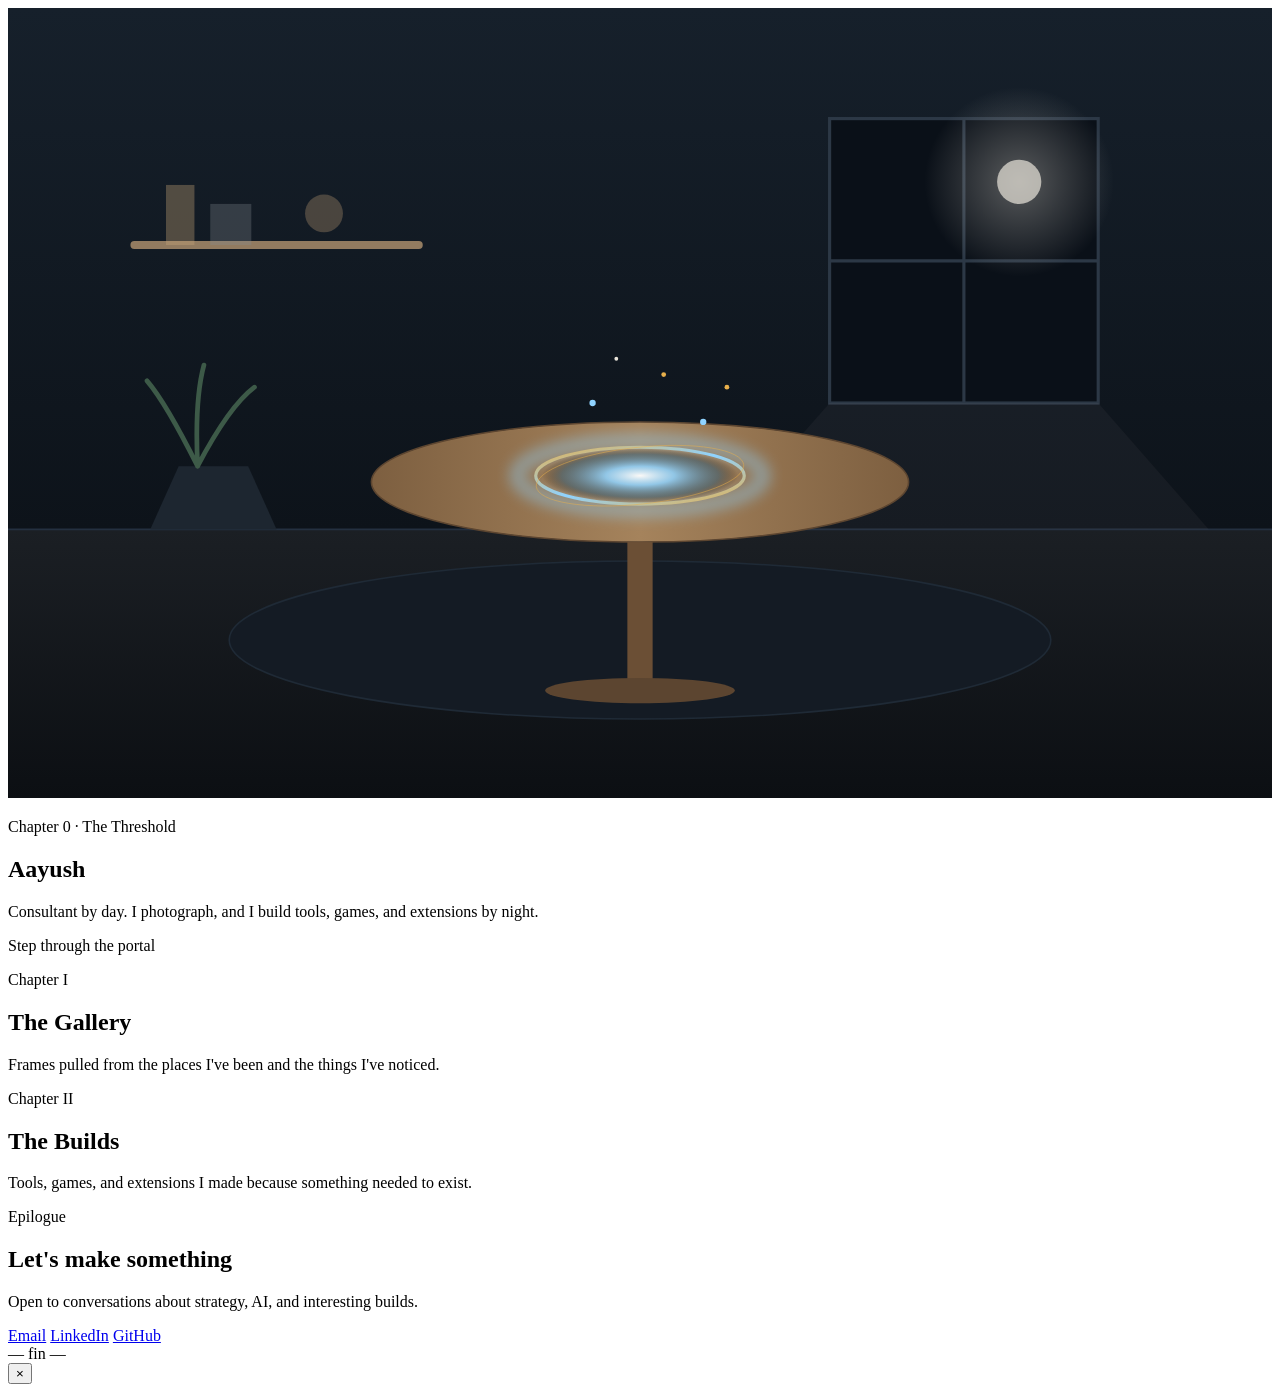
==== commit 0f8f2a99: "Refactor index.html structure and styles" ====
--- a/index.html
+++ b/index.html
@@ -7,175 +7,13 @@
 <link rel="preconnect" href="https://fonts.googleapis.com">
 <link rel="preconnect" href="https://fonts.gstatic.com" crossorigin>
 <link href="https://fonts.googleapis.com/css2?family=Cormorant+Garamond:ital,wght@0,400;0,600;1,400&family=Inter:wght@300;400;500&display=swap" rel="stylesheet">
-<style>
-  :root {
-    --night: #0a0e13;
-    --deep: #111820;
-    --ink: #e9e4da;
-    --muted: #868b93;
-    --wood: #c9a57a;
-    --glow: #8fd3ff;
-    --ember: #e8b04b;
-    --line: #1f2731;
-    --radius: 4px;
-  }
-  * { box-sizing: border-box; margin: 0; padding: 0; }
-  html { scroll-behavior: smooth; }
-  body {
-    background: var(--night);
-    color: var(--ink);
-    font-family: "Inter", -apple-system, sans-serif;
-    font-weight: 300;
-    line-height: 1.7;
-    overflow-x: hidden;
-  }
-  a { color: var(--glow); text-decoration: none; }
-  a:hover { text-decoration: underline; }
-
-  .display { font-family: "Cormorant Garamond", Georgia, serif; font-weight: 400; letter-spacing: 0.01em; }
-  .label {
-    font-size: 0.72rem; text-transform: uppercase; letter-spacing: 0.3em;
-    color: var(--muted); font-weight: 500;
-  }
-
-  section { position: relative; max-width: 1100px; margin: 0 auto; padding: 120px 24px; }
-  .divider { height: 1px; background: linear-gradient(to right, transparent, var(--line), transparent); }
-
-  /* ---------- Hero: the threshold ---------- */
-  .hero {
-    min-height: 100vh; padding: 0; max-width: none;
-    display: flex; flex-direction: column; align-items: center; justify-content: center;
-    background: radial-gradient(ellipse at 50% 60%, #15202c 0%, var(--night) 70%);
-    overflow: hidden;
-  }
-  .scene { width: min(900px, 100%); height: auto; }
-  .hero-text { text-align: center; margin-top: -24px; padding: 0 24px; }
-  .hero-text h1 { font-size: clamp(3rem, 8vw, 6rem); line-height: 1; font-weight: 400; }
-  .hero-text .lede {
-    margin: 20px auto 0; max-width: 520px; color: var(--muted);
-    font-size: 1.05rem;
-  }
-  .hint {
-    margin-top: 40px; color: var(--glow); opacity: 0.7;
-    font-size: 0.75rem; letter-spacing: 0.3em; text-transform: uppercase;
-    animation: breathe 3s ease-in-out infinite;
-  }
-  @keyframes breathe { 0%,100% { opacity: 0.3; } 50% { opacity: 0.9; } }
-
-  .portal { cursor: pointer; }
-  .portal:focus { outline: none; }
-  .portal:focus-visible .portal-ring { stroke: var(--ember); }
-  .portal-core { animation: pulse 4s ease-in-out infinite; transform-origin: 400px 300px; }
-  @keyframes pulse { 0%,100% { opacity: 0.55; transform: scale(1); } 50% { opacity: 1; transform: scale(1.06); } }
-  .portal-ring-glow { animation: ringGlow 4s ease-in-out infinite; }
-  @keyframes ringGlow { 0%,100% { opacity: 0.4; } 50% { opacity: 0.9; } }
-  .mote { animation: float 6s ease-in-out infinite; }
-  .mote:nth-child(odd) { animation-duration: 8s; }
-  @keyframes float { 0%,100% { transform: translateY(0); opacity: 0.2; } 50% { transform: translateY(-14px); opacity: 0.9; } }
-
-  /* Warp transition */
-  .warp {
-    position: fixed; left: 50%; top: 50%; width: 10px; height: 10px;
-    margin: -5px 0 0 -5px; border-radius: 50%; z-index: 50; pointer-events: none;
-    background: radial-gradient(circle, #fff 0%, var(--glow) 25%, transparent 70%);
-    opacity: 0;
-  }
-  .warp.go { animation: warp 1.2s ease-in forwards; }
-  @keyframes warp {
-    0% { opacity: 1; transform: scale(1); }
-    100% { opacity: 1; transform: scale(400); }
-  }
-
-  /* ---------- Storyboard chapters ---------- */
-  .chapter-head { margin-bottom: 56px; display: flex; flex-direction: column; gap: 10px; }
-  .chapter-head h2 { font-size: clamp(2rem, 4.5vw, 3rem); font-weight: 400; }
-  .chapter-head p { color: var(--muted); max-width: 560px; }
-
-  .reveal { opacity: 0; transform: translateY(24px); transition: opacity 1s ease, transform 1s ease; }
-  .reveal.in { opacity: 1; transform: none; }
-
-  /* Gallery as storyboard frames */
-  .gallery {
-    display: grid; grid-template-columns: repeat(auto-fill, minmax(260px, 1fr));
-    gap: 20px; counter-reset: frame;
-  }
-  .gallery figure {
-    position: relative; border: 1px solid var(--line); border-radius: var(--radius);
-    background: var(--deep); padding: 10px 10px 36px; counter-increment: frame;
-    transition: border-color 0.4s, transform 0.4s;
-  }
-  .gallery figure:hover { border-color: var(--wood); transform: translateY(-3px); }
-  .gallery figure::before {
-    content: "FRAME " counter(frame, decimal-leading-zero);
-    position: absolute; bottom: 12px; left: 14px;
-    font-size: 0.65rem; letter-spacing: 0.25em; color: var(--muted);
-  }
-  .gallery figure::after {
-    content: ""; position: absolute; top: 14px; right: 14px;
-    width: 6px; height: 6px; border-radius: 50%; background: var(--wood); opacity: 0.5;
-  }
-  .gallery img {
-    display: block; width: 100%; aspect-ratio: 4 / 5; object-fit: cover;
-    border-radius: 2px; cursor: zoom-in; background: #0c1116;
-  }
-
-  /* Lightbox */
-  .lightbox {
-    position: fixed; inset: 0; background: rgba(5,7,10,0.94);
-    display: none; align-items: center; justify-content: center; z-index: 60; padding: 24px;
-  }
-  .lightbox.open { display: flex; }
-  .lightbox img { max-width: 100%; max-height: 90vh; border-radius: 2px; }
-  .lightbox button {
-    position: absolute; top: 18px; right: 24px; background: none; border: none;
-    color: var(--ink); font-size: 2rem; cursor: pointer;
-  }
-
-  /* Builds: chapters */
-  .projects { display: grid; grid-template-columns: repeat(auto-fill, minmax(300px, 1fr)); gap: 24px; counter-reset: chap; }
-  .card {
-    position: relative; counter-increment: chap; padding: 36px 28px 28px;
-    border: 1px solid var(--line); border-radius: var(--radius);
-    background: linear-gradient(180deg, var(--deep), var(--night));
-    display: flex; flex-direction: column; transition: border-color 0.4s;
-  }
-  .card:hover { border-color: var(--wood); }
-  .card::before {
-    content: "CHAPTER " counter(chap, upper-roman);
-    font-size: 0.65rem; letter-spacing: 0.25em; color: var(--ember); margin-bottom: 14px;
-  }
-  .card h3 { font-family: "Cormorant Garamond", Georgia, serif; font-size: 1.6rem; font-weight: 400; margin-bottom: 10px; }
-  .card p { color: var(--muted); font-size: 0.95rem; flex-grow: 1; }
-  .tags { margin-top: 18px; display: flex; flex-wrap: wrap; gap: 6px; }
-  .tags span {
-    font-size: 0.7rem; letter-spacing: 0.08em; color: var(--muted);
-    border: 1px solid var(--line); padding: 3px 10px; border-radius: 999px;
-  }
-  .card .links { margin-top: 18px; font-size: 0.9rem; }
-
-  /* Epilogue / contact */
-  .epilogue { text-align: center; }
-  .epilogue p.lede { color: var(--muted); margin: 16px auto 0; max-width: 520px; font-size: 1.05rem; }
-  .contact-links { margin-top: 40px; display: flex; justify-content: center; gap: 36px; flex-wrap: wrap; }
-  .contact-links a { font-size: 0.95rem; letter-spacing: 0.05em; }
-
-  footer {
-    text-align: center; color: #4a5059; padding: 64px 24px 48px;
-    font-family: "Cormorant Garamond", Georgia, serif; font-style: italic; font-size: 1.1rem;
-  }
-
-  @media (max-width: 600px) {
-    section { padding: 88px 20px; }
-    .gallery { grid-template-columns: 1fr 1fr; gap: 12px; }
-    .gallery figure { padding: 6px 6px 32px; }
-  }
-</style>
+<link rel="stylesheet" href="style.css">
 </head>
 <body>
 
 <!-- Chapter 0: The threshold -->
 <section class="hero" id="top">
-  <svg class="scene" viewBox="0 0 800 500" xmlns="http://www.w3.org/2000/svg" aria-hidden="false">
+  <svg class="scene" viewBox="0 0 800 500" xmlns="http://www.w3.org/2000/svg">
     <defs>
       <linearGradient id="wall" x1="0" y1="0" x2="0" y2="1">
         <stop offset="0" stop-color="#16202b"/>
@@ -207,12 +45,10 @@
       </radialGradient>
     </defs>
 
-    <!-- Walls and floor -->
     <rect x="0" y="0" width="800" height="330" fill="url(#wall)"/>
     <rect x="0" y="330" width="800" height="170" fill="url(#floor)"/>
     <line x1="0" y1="330" x2="800" y2="330" stroke="#243040" stroke-width="1"/>
 
-    <!-- Window with moonlight -->
     <rect x="520" y="70" width="170" height="180" fill="#0a1018" stroke="#2c3846" stroke-width="2"/>
     <line x1="605" y1="70" x2="605" y2="250" stroke="#2c3846" stroke-width="2"/>
     <line x1="520" y1="160" x2="690" y2="160" stroke="#2c3846" stroke-width="2"/>
@@ -220,34 +56,28 @@
     <circle cx="640" cy="110" r="14" fill="#e9e4da" opacity="0.7"/>
     <polygon points="520,250 690,250 760,330 450,330" fill="#e9e4da" opacity="0.04"/>
 
-    <!-- Wall shelf with small objects -->
     <line x1="80" y1="150" x2="260" y2="150" stroke="#c9a57a" stroke-width="5" stroke-linecap="round" opacity="0.7"/>
     <rect x="100" y="112" width="18" height="38" fill="#c9a57a" opacity="0.35"/>
     <rect x="128" y="124" width="26" height="26" fill="#868b93" opacity="0.3"/>
     <circle cx="200" cy="130" r="12" fill="#c9a57a" opacity="0.3"/>
 
-    <!-- Plant pot -->
     <path d="M90,330 L108,290 L152,290 L170,330 Z" fill="#1d2630"/>
     <path d="M120,290 Q100,250 88,236 M120,290 Q118,248 124,226 M120,290 Q140,252 156,240" stroke="#3d5a48" stroke-width="3" fill="none" stroke-linecap="round"/>
 
-    <!-- Rug -->
     <ellipse cx="400" cy="400" rx="260" ry="50" fill="#141b24" stroke="#1f2a36" stroke-width="1"/>
 
-    <!-- Table -->
     <ellipse cx="400" cy="300" rx="170" ry="38" fill="url(#wood)"/>
     <ellipse cx="400" cy="300" rx="170" ry="38" fill="none" stroke="#5c4530" stroke-width="1"/>
     <rect x="392" y="338" width="16" height="92" fill="#6b4f35"/>
     <ellipse cx="400" cy="432" rx="60" ry="8" fill="#5c4530"/>
 
-    <!-- Portal -->
-    <g class="portal" role="button" tabindex="0" aria-label="Enter the gallery" onclick="enterGallery()" onkeydown="if(event.key==='Enter'){enterGallery()}">
+    <g id="portal" class="portal" role="button" tabindex="0" aria-label="Enter the gallery">
       <ellipse class="portal-ring-glow" cx="400" cy="296" rx="78" ry="22" fill="none" stroke="#8fd3ff" stroke-width="10" opacity="0.4" filter="blur(4px)"/>
       <ellipse class="portal-core" cx="400" cy="296" rx="62" ry="17" fill="url(#portalFill)"/>
       <ellipse class="portal-ring" cx="400" cy="296" rx="66" ry="18" fill="none" stroke="url(#ringGrad)" stroke-width="2"/>
       <ellipse cx="400" cy="296" rx="66" ry="18" fill="none" stroke="#e8b04b" stroke-width="0.5" opacity="0.6" transform="rotate(-6 400 296)"/>
     </g>
 
-    <!-- Motes of light rising from the portal -->
     <circle class="mote" cx="370" cy="250" r="2" fill="#8fd3ff"/>
     <circle class="mote" cx="415" cy="232" r="1.5" fill="#e8b04b"/>
     <circle class="mote" cx="440" cy="262" r="2" fill="#8fd3ff"/>
@@ -257,7 +87,7 @@
 
   <div class="hero-text">
     <p class="label">Chapter 0 · The Threshold</p>
-    <h1 class="display" style="margin-top:14px">Aayush</h1>
+    <h1 class="display hero-name">Aayush</h1>
     <p class="lede">Consultant by day. I photograph, and I build tools, games, and extensions by night.</p>
     <p class="hint">Step through the portal</p>
   </div>
@@ -265,81 +95,26 @@
 
 <div class="divider"></div>
 
-<!-- Chapter I: Gallery -->
+<!-- Chapter I: Gallery (filled by script.js from data/photos.json) -->
 <section id="gallery">
   <div class="chapter-head reveal">
     <p class="label">Chapter I</p>
     <h2 class="display">The Gallery</h2>
     <p>Frames pulled from the places I've been and the things I've noticed.</p>
   </div>
-  <div class="gallery reveal">
-    <figure><img src="images/DSCF0613.jpeg" alt="Photograph"></figure>
-    <figure><img src="images/DSCF1658.jpg" alt="Photograph"></figure>
-    <figure><img src="images/DSCF1691.jpg" alt="Photograph"></figure>
-    <figure><img src="images/DSCF1980.jpg" alt="Photograph"></figure>
-    <figure><img src="images/DSCF2097.jpg" alt="Photograph"></figure>
-    <figure><img src="images/DSCF2288.jpg" alt="Photograph"></figure>
-    <figure><img src="images/DSCF2502.jpg" alt="Photograph"></figure>
-    <figure><img src="images/DSCF2524.jpg" alt="Photograph"></figure>
-    <figure><img src="images/DSCF2576.jpeg" alt="Photograph"></figure>
-    <figure><img src="images/DSCF2585.jpg" alt="Photograph"></figure>
-    <figure><img src="images/DSCF2774.jpg" alt="Photograph"></figure>
-    <figure><img src="images/DSCF2779.jpg" alt="Photograph"></figure>
-    <figure><img src="images/DSCF2787.jpg" alt="Photograph"></figure>
-    <figure><img src="images/DSCF2886.jpg" alt="Photograph"></figure>
-    <figure><img src="images/DSCF3000.jpg" alt="Photograph"></figure>
-    <figure><img src="images/F55560C9-E607-4548-9E04-31DE0BA24498.jpg" alt="Photograph"></figure>
-    <figure><img src="images/IMG_0875.JPG" alt="Photograph"></figure>
-    <figure><img src="images/IMG_1047.JPG" alt="Photograph"></figure>
-    <figure><img src="images/IMG_1070.JPG" alt="Photograph"></figure>
-    <figure><img src="images/IMG_3750.jpeg" alt="Photograph"></figure>
-    <figure><img src="images/IMG_3913.jpeg" alt="Photograph"></figure>
-    <figure><img src="images/IMG_3952.jpeg" alt="Photograph"></figure>
-    <figure><img src="images/IMG_4308.jpeg" alt="Photograph"></figure>
-    <figure><img src="images/IMG_4518.jpeg" alt="Photograph"></figure>
-    <figure><img src="images/IMG_5143.JPG" alt="Photograph"></figure>
-    <figure><img src="images/IMG_5211.JPG" alt="Photograph"></figure>
-    <figure><img src="images/IMG_5241.JPG" alt="Photograph"></figure>
-    <figure><img src="images/IMG_5779.JPG" alt="Photograph"></figure>
-    <figure><img src="images/IMG_6597.JPG" alt="Photograph"></figure>
-    <figure><img src="images/IMG_6963.JPG" alt="Photograph"></figure>
-    <figure><img src="images/IMG_7340.JPG" alt="Photograph"></figure>
-    <figure><img src="images/IMG_7486.JPG" alt="Photograph"></figure>
-    <figure><img src="images/IMG_7498.jpg" alt="Photograph"></figure>
-    <figure><img src="images/IMG_8563.JPG" alt="Photograph"></figure>
-    <figure><img src="images/IMG_8596.JPG" alt="Photograph"></figure>
-  </div>
+  <div class="gallery reveal" id="gallery-grid"></div>
 </section>
 
 <div class="divider"></div>
 
-<!-- Chapter II: Builds -->
+<!-- Chapter II: Builds (filled by script.js from data/projects.json) -->
 <section id="builds">
   <div class="chapter-head reveal">
     <p class="label">Chapter II</p>
     <h2 class="display">The Builds</h2>
     <p>Tools, games, and extensions I made because something needed to exist.</p>
   </div>
-  <div class="projects reveal">
-    <div class="card">
-      <h3>Job Search Tracker</h3>
-      <p>A Python scraper that pulls roles from multiple sources into a local dashboard.</p>
-      <div class="tags"><span>Python</span><span>Automation</span><span>HTML</span></div>
-      <div class="links"><a href="#">View repo →</a></div>
-    </div>
-    <div class="card">
-      <h3>Project Name</h3>
-      <p>One or two sentences on what it does and why you built it.</p>
-      <div class="tags"><span>Tag</span><span>Tag</span></div>
-      <div class="links"><a href="#">View →</a></div>
-    </div>
-    <div class="card">
-      <h3>Project Name</h3>
-      <p>One or two sentences on what it does and why you built it.</p>
-      <div class="tags"><span>Tag</span><span>Tag</span></div>
-      <div class="links"><a href="#">View →</a></div>
-    </div>
-  </div>
+  <div class="projects reveal" id="projects-grid"></div>
 </section>
 
 <div class="divider"></div>
@@ -348,7 +123,7 @@
 <section id="contact" class="epilogue">
   <div class="reveal">
     <p class="label">Epilogue</p>
-    <h2 class="display" style="font-size:clamp(2rem,4.5vw,3rem);margin-top:14px">Let's make something</h2>
+    <h2 class="display epilogue-title">Let's make something</h2>
     <p class="lede">Open to conversations about strategy, AI, and interesting builds.</p>
     <div class="contact-links">
       <a href="mailto:you@email.com">Email</a>
@@ -363,43 +138,10 @@
 <div class="warp" id="warp"></div>
 
 <div class="lightbox" id="lightbox">
-  <button onclick="closeLightbox()" aria-label="Close">×</button>
+  <button id="lightbox-close" aria-label="Close">×</button>
   <img id="lightbox-img" src="" alt="">
 </div>
 
-<script>
-  // Portal: flash, then travel to the gallery
-  function enterGallery() {
-    const warp = document.getElementById('warp');
-    warp.classList.remove('go');
-    void warp.offsetWidth;
-    warp.classList.add('go');
-    setTimeout(() => {
-      document.getElementById('gallery').scrollIntoView({ behavior: 'auto' });
-      setTimeout(() => warp.classList.remove('go'), 300);
-    }, 1000);
-  }
-
-  // Reveal sections as they scroll into view
-  const observer = new IntersectionObserver(entries => {
-    entries.forEach(e => { if (e.isIntersecting) { e.target.classList.add('in'); observer.unobserve(e.target); } });
-  }, { threshold: 0.15 });
-  document.querySelectorAll('.reveal').forEach(el => observer.observe(el));
-
-  // Lightbox
-  const lightbox = document.getElementById('lightbox');
-  const lightboxImg = document.getElementById('lightbox-img');
-  document.querySelectorAll('.gallery img').forEach(img => {
-    img.addEventListener('click', () => {
-      lightboxImg.src = img.src;
-      lightboxImg.alt = img.alt;
-      lightbox.classList.add('open');
-    });
-  });
-  function closeLightbox() { lightbox.classList.remove('open'); }
-  lightbox.addEventListener('click', e => { if (e.target === lightbox) closeLightbox(); });
-  document.addEventListener('keydown', e => { if (e.key === 'Escape') closeLightbox(); });
-</script>
-
+<script src="script.js"></script>
 </body>
 </html>
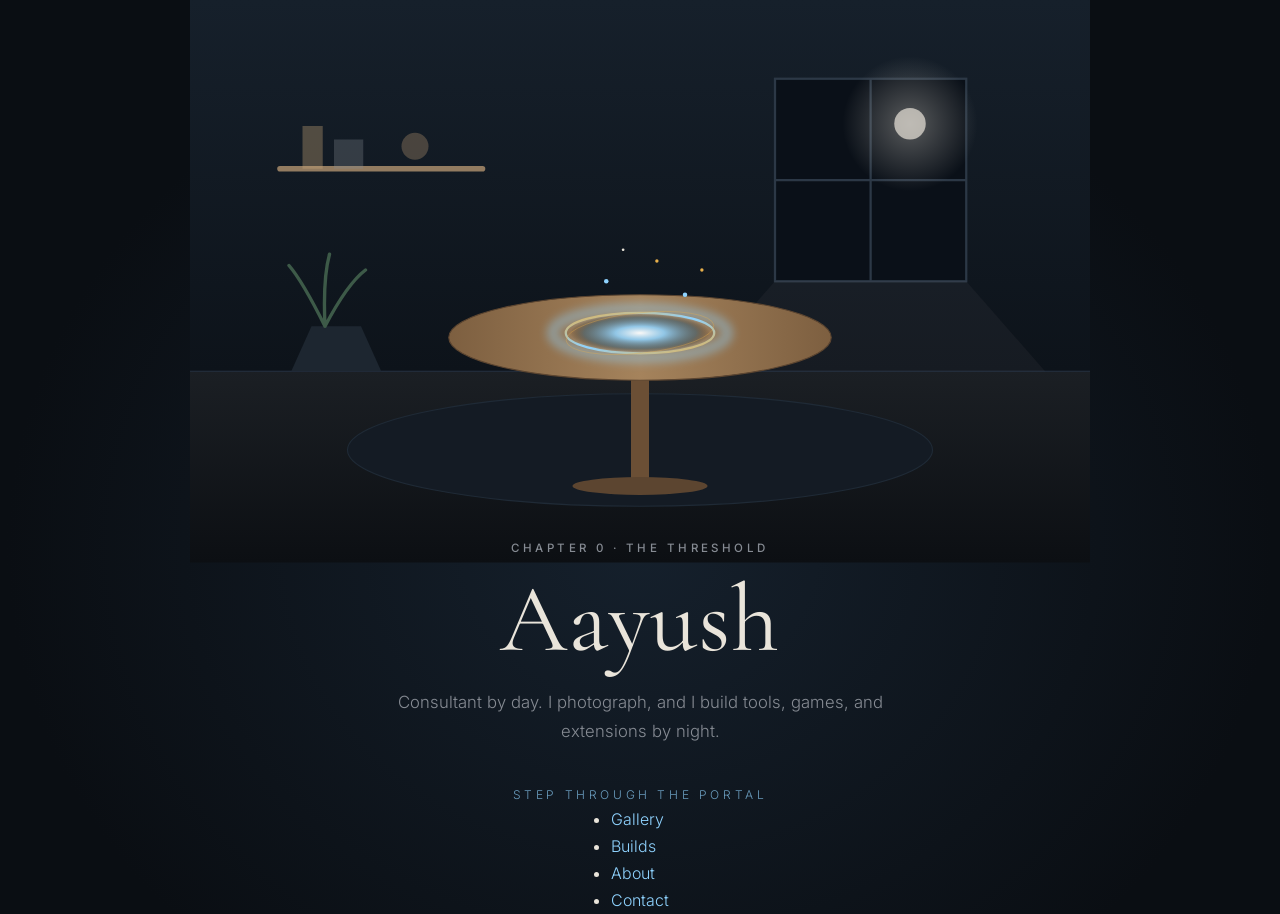
==== commit 79fa08f5: "Refactor index.html to remove chapters and add navigation Removed sections for Chapters I and II, an" ====
--- a/index.html
+++ b/index.html
@@ -11,7 +11,6 @@
 </head>
 <body>
 
-<!-- Chapter 0: The threshold -->
 <section class="hero" id="top">
   <svg class="scene" viewBox="0 0 800 500" xmlns="http://www.w3.org/2000/svg">
     <defs>
@@ -91,56 +90,18 @@
     <p class="lede">Consultant by day. I photograph, and I build tools, games, and extensions by night.</p>
     <p class="hint">Step through the portal</p>
   </div>
+
+  <nav class="home-nav">
+    <ul class="nav-links">
+      <li><a href="gallery.html">Gallery</a></li>
+      <li><a href="builds.html">Builds</a></li>
+      <li><a href="about.html">About</a></li>
+      <li><a href="contact.html">Contact</a></li>
+    </ul>
+  </nav>
 </section>
 
-<div class="divider"></div>
-
-<!-- Chapter I: Gallery (filled by script.js from data/photos.json) -->
-<section id="gallery">
-  <div class="chapter-head reveal">
-    <p class="label">Chapter I</p>
-    <h2 class="display">The Gallery</h2>
-    <p>Frames pulled from the places I've been and the things I've noticed.</p>
-  </div>
-  <div class="gallery reveal" id="gallery-grid"></div>
-</section>
-
-<div class="divider"></div>
-
-<!-- Chapter II: Builds (filled by script.js from data/projects.json) -->
-<section id="builds">
-  <div class="chapter-head reveal">
-    <p class="label">Chapter II</p>
-    <h2 class="display">The Builds</h2>
-    <p>Tools, games, and extensions I made because something needed to exist.</p>
-  </div>
-  <div class="projects reveal" id="projects-grid"></div>
-</section>
-
-<div class="divider"></div>
-
-<!-- Epilogue -->
-<section id="contact" class="epilogue">
-  <div class="reveal">
-    <p class="label">Epilogue</p>
-    <h2 class="display epilogue-title">Let's make something</h2>
-    <p class="lede">Open to conversations about strategy, AI, and interesting builds.</p>
-    <div class="contact-links">
-      <a href="mailto:you@email.com">Email</a>
-      <a href="https://linkedin.com/in/yourprofile">LinkedIn</a>
-      <a href="https://github.com/trickster-zero">GitHub</a>
-    </div>
-  </div>
-</section>
-
-<footer>— fin —</footer>
-
 <div class="warp" id="warp"></div>
-
-<div class="lightbox" id="lightbox">
-  <button id="lightbox-close" aria-label="Close">×</button>
-  <img id="lightbox-img" src="" alt="">
-</div>
 
 <script src="script.js"></script>
 </body>
--- a/style.css
+++ b/style.css
@@ -0,0 +1,157 @@
+:root {
+  --night: #0a0e13;
+  --deep: #111820;
+  --ink: #e9e4da;
+  --muted: #868b93;
+  --wood: #c9a57a;
+  --glow: #8fd3ff;
+  --ember: #e8b04b;
+  --line: #1f2731;
+  --radius: 4px;
+}
+* { box-sizing: border-box; margin: 0; padding: 0; }
+html { scroll-behavior: smooth; }
+body {
+  background: var(--night);
+  color: var(--ink);
+  font-family: "Inter", -apple-system, sans-serif;
+  font-weight: 300;
+  line-height: 1.7;
+  overflow-x: hidden;
+}
+a { color: var(--glow); text-decoration: none; }
+a:hover { text-decoration: underline; }
+
+.display { font-family: "Cormorant Garamond", Georgia, serif; font-weight: 400; letter-spacing: 0.01em; }
+.label { font-size: 0.72rem; text-transform: uppercase; letter-spacing: 0.3em; color: var(--muted); font-weight: 500; }
+
+section { position: relative; max-width: 1100px; margin: 0 auto; padding: 120px 24px; }
+.divider { height: 1px; background: linear-gradient(to right, transparent, var(--line), transparent); }
+
+/* Hero */
+.hero {
+  min-height: 100vh; padding: 0; max-width: none;
+  display: flex; flex-direction: column; align-items: center; justify-content: center;
+  background: radial-gradient(ellipse at 50% 60%, #15202c 0%, var(--night) 70%);
+  overflow: hidden;
+}
+.scene { width: min(900px, 100%); height: auto; }
+.hero-text { text-align: center; margin-top: -24px; padding: 0 24px; }
+.hero-name { font-size: clamp(3rem, 8vw, 6rem); line-height: 1; font-weight: 400; margin-top: 14px; }
+.hero-text .lede { margin: 20px auto 0; max-width: 520px; color: var(--muted); font-size: 1.05rem; }
+.hint {
+  margin-top: 40px; color: var(--glow); opacity: 0.7;
+  font-size: 0.75rem; letter-spacing: 0.3em; text-transform: uppercase;
+  animation: breathe 3s ease-in-out infinite;
+}
+@keyframes breathe { 0%,100% { opacity: 0.3; } 50% { opacity: 0.9; } }
+
+/* Portal */
+.portal { cursor: pointer; }
+.portal:focus { outline: none; }
+.portal:focus-visible .portal-ring { stroke: var(--ember); }
+.portal-core { animation: pulse 4s ease-in-out infinite; transform-origin: 400px 296px; }
+@keyframes pulse { 0%,100% { opacity: 0.55; transform: scale(1); } 50% { opacity: 1; transform: scale(1.06); } }
+.portal-ring-glow { animation: ringGlow 4s ease-in-out infinite; }
+@keyframes ringGlow { 0%,100% { opacity: 0.4; } 50% { opacity: 0.9; } }
+.mote { animation: float 6s ease-in-out infinite; }
+.mote:nth-child(odd) { animation-duration: 8s; }
+@keyframes float { 0%,100% { transform: translateY(0); opacity: 0.2; } 50% { transform: translateY(-14px); opacity: 0.9; } }
+
+/* Warp transition */
+.warp {
+  position: fixed; left: 50%; top: 50%; width: 10px; height: 10px;
+  margin: -5px 0 0 -5px; border-radius: 50%; z-index: 50; pointer-events: none;
+  background: radial-gradient(circle, #fff 0%, var(--glow) 25%, transparent 70%);
+  opacity: 0;
+}
+.warp.go { animation: warp 1.2s ease-in forwards; }
+@keyframes warp {
+  0% { opacity: 1; transform: scale(1); }
+  100% { opacity: 1; transform: scale(400); }
+}
+
+/* Chapters */
+.chapter-head { margin-bottom: 56px; display: flex; flex-direction: column; gap: 10px; }
+.chapter-head h2 { font-size: clamp(2rem, 4.5vw, 3rem); font-weight: 400; }
+.chapter-head p { color: var(--muted); max-width: 560px; }
+
+.reveal { opacity: 0; transform: translateY(24px); transition: opacity 1s ease, transform 1s ease; }
+.reveal.in { opacity: 1; transform: none; }
+
+/* Gallery as storyboard frames */
+.gallery {
+  display: grid; grid-template-columns: repeat(auto-fill, minmax(260px, 1fr));
+  gap: 20px; counter-reset: frame;
+}
+.gallery figure {
+  position: relative; border: 1px solid var(--line); border-radius: var(--radius);
+  background: var(--deep); padding: 10px 10px 36px; counter-increment: frame;
+  transition: border-color 0.4s, transform 0.4s;
+}
+.gallery figure:hover { border-color: var(--wood); transform: translateY(-3px); }
+.gallery figure::before {
+  content: "FRAME " counter(frame, decimal-leading-zero);
+  position: absolute; bottom: 12px; left: 14px;
+  font-size: 0.65rem; letter-spacing: 0.25em; color: var(--muted);
+}
+.gallery figure::after {
+  content: ""; position: absolute; top: 14px; right: 14px;
+  width: 6px; height: 6px; border-radius: 50%; background: var(--wood); opacity: 0.5;
+}
+.gallery img {
+  display: block; width: 100%; aspect-ratio: 4 / 5; object-fit: cover;
+  border-radius: 2px; cursor: zoom-in; background: #0c1116;
+}
+
+/* Lightbox */
+.lightbox {
+  position: fixed; inset: 0; background: rgba(5,7,10,0.94);
+  display: none; align-items: center; justify-content: center; z-index: 60; padding: 24px;
+}
+.lightbox.open { display: flex; }
+.lightbox img { max-width: 100%; max-height: 90vh; border-radius: 2px; }
+.lightbox button {
+  position: absolute; top: 18px; right: 24px; background: none; border: none;
+  color: var(--ink); font-size: 2rem; cursor: pointer;
+}
+
+/* Builds as chapters */
+.projects { display: grid; grid-template-columns: repeat(auto-fill, minmax(300px, 1fr)); gap: 24px; counter-reset: chap; }
+.card {
+  position: relative; counter-increment: chap; padding: 36px 28px 28px;
+  border: 1px solid var(--line); border-radius: var(--radius);
+  background: linear-gradient(180deg, var(--deep), var(--night));
+  display: flex; flex-direction: column; transition: border-color 0.4s;
+}
+.card:hover { border-color: var(--wood); }
+.card::before {
+  content: "CHAPTER " counter(chap, upper-roman);
+  font-size: 0.65rem; letter-spacing: 0.25em; color: var(--ember); margin-bottom: 14px;
+}
+.card h3 { font-family: "Cormorant Garamond", Georgia, serif; font-size: 1.6rem; font-weight: 400; margin-bottom: 10px; }
+.card p { color: var(--muted); font-size: 0.95rem; flex-grow: 1; }
+.tags { margin-top: 18px; display: flex; flex-wrap: wrap; gap: 6px; }
+.tags span {
+  font-size: 0.7rem; letter-spacing: 0.08em; color: var(--muted);
+  border: 1px solid var(--line); padding: 3px 10px; border-radius: 999px;
+}
+.card .links { margin-top: 18px; font-size: 0.9rem; }
+
+/* Epilogue */
+.epilogue { text-align: center; }
+.epilogue-title { font-size: clamp(2rem, 4.5vw, 3rem); margin-top: 14px; }
+.epilogue p.lede { color: var(--muted); margin: 16px auto 0; max-width: 520px; font-size: 1.05rem; }
+.contact-links { margin-top: 40px; display: flex; justify-content: center; gap: 36px; flex-wrap: wrap; }
+.contact-links a { font-size: 0.95rem; letter-spacing: 0.05em; }
+
+footer {
+  text-align: center; color: #4a5059; padding: 64px 24px 48px;
+  font-family: "Cormorant Garamond", Georgia, serif; font-style: italic; font-size: 1.1rem;
+}
+
+@media (max-width: 600px) {
+  section { padding: 88px 20px; }
+  .gallery { grid-template-columns: 1fr 1fr; gap: 12px; }
+  .gallery figure { padding: 6px 6px 32px; }
+}
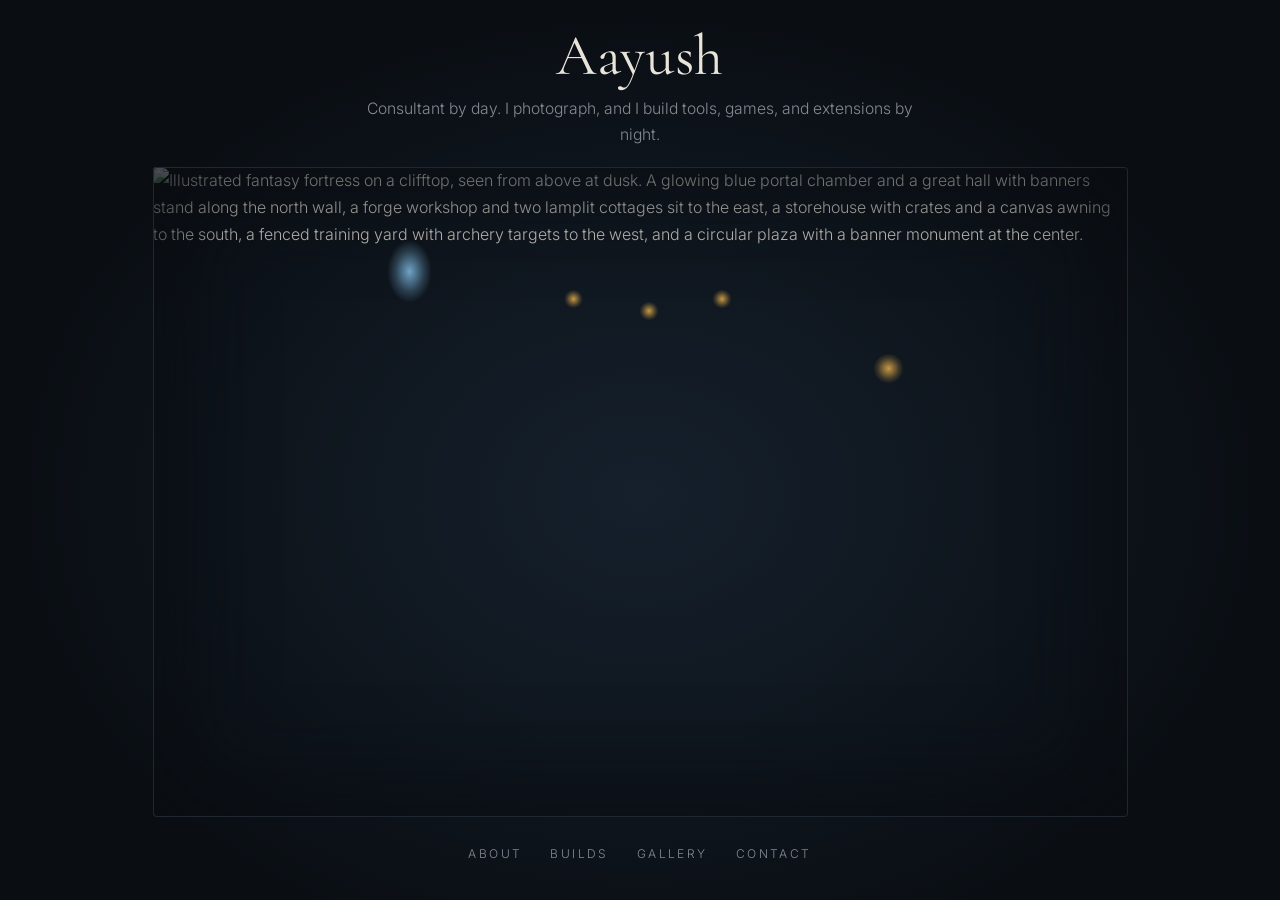
==== commit 59b3ffad: "Refactor index.html structure and content" ====
--- a/index.html
+++ b/index.html
@@ -4,6 +4,7 @@
 <meta charset="UTF-8">
 <meta name="viewport" content="width=device-width, initial-scale=1.0">
 <title>Aayush</title>
+<meta name="description" content="Aayush: consultant, photographer, and builder. Explore the base.">
 <link rel="preconnect" href="https://fonts.googleapis.com">
 <link rel="preconnect" href="https://fonts.gstatic.com" crossorigin>
 <link href="https://fonts.googleapis.com/css2?family=Cormorant+Garamond:ital,wght@0,400;0,600;1,400&family=Inter:wght@300;400;500&display=swap" rel="stylesheet">
@@ -11,98 +12,46 @@
 </head>
 <body>
 
-<section class="hero" id="top">
-  <svg class="scene" viewBox="0 0 800 500" xmlns="http://www.w3.org/2000/svg">
-    <defs>
-      <linearGradient id="wall" x1="0" y1="0" x2="0" y2="1">
-        <stop offset="0" stop-color="#16202b"/>
-        <stop offset="1" stop-color="#0d131a"/>
-      </linearGradient>
-      <linearGradient id="floor" x1="0" y1="0" x2="0" y2="1">
-        <stop offset="0" stop-color="#1b1f24"/>
-        <stop offset="1" stop-color="#0c0f13"/>
-      </linearGradient>
-      <linearGradient id="wood" x1="0" y1="0" x2="1" y2="0">
-        <stop offset="0" stop-color="#7d5f40"/>
-        <stop offset="0.5" stop-color="#a5835c"/>
-        <stop offset="1" stop-color="#7d5f40"/>
-      </linearGradient>
-      <radialGradient id="portalFill" cx="0.5" cy="0.5" r="0.5">
-        <stop offset="0" stop-color="#ffffff" stop-opacity="0.95"/>
-        <stop offset="0.35" stop-color="#8fd3ff" stop-opacity="0.85"/>
-        <stop offset="0.8" stop-color="#2a5a7a" stop-opacity="0.5"/>
-        <stop offset="1" stop-color="#0a0e13" stop-opacity="0"/>
-      </radialGradient>
-      <linearGradient id="ringGrad" x1="0" y1="0" x2="1" y2="1">
-        <stop offset="0" stop-color="#e8b04b"/>
-        <stop offset="0.5" stop-color="#8fd3ff"/>
-        <stop offset="1" stop-color="#e8b04b"/>
-      </linearGradient>
-      <radialGradient id="moon" cx="0.5" cy="0.5" r="0.5">
-        <stop offset="0" stop-color="#e9e4da" stop-opacity="0.35"/>
-        <stop offset="1" stop-color="#e9e4da" stop-opacity="0"/>
-      </radialGradient>
-    </defs>
+<main class="map-page arrive">
+  <header class="map-title">
+    <h1 class="display">Aayush</h1>
+    <p class="lede">Consultant by day. I photograph, and I build tools, games, and extensions by night.</p>
+  </header>
 
-    <rect x="0" y="0" width="800" height="330" fill="url(#wall)"/>
-    <rect x="0" y="330" width="800" height="170" fill="url(#floor)"/>
-    <line x1="0" y1="330" x2="800" y2="330" stroke="#243040" stroke-width="1"/>
+  <div class="map" id="map">
+    <img class="map-image" src="images/Home_Map.png" width="1536" height="1024"
+         alt="Illustrated fantasy fortress on a clifftop, seen from above at dusk. A glowing blue portal chamber and a great hall with banners stand along the north wall, a forge workshop and two lamplit cottages sit to the east, a storehouse with crates and a canvas awning to the south, a fenced training yard with archery targets to the west, and a circular plaza with a banner monument at the center."
+         decoding="async" fetchpriority="high" draggable="false">
 
-    <rect x="520" y="70" width="170" height="180" fill="#0a1018" stroke="#2c3846" stroke-width="2"/>
-    <line x1="605" y1="70" x2="605" y2="250" stroke="#2c3846" stroke-width="2"/>
-    <line x1="520" y1="160" x2="690" y2="160" stroke="#2c3846" stroke-width="2"/>
-    <circle cx="640" cy="110" r="60" fill="url(#moon)"/>
-    <circle cx="640" cy="110" r="14" fill="#e9e4da" opacity="0.7"/>
-    <polygon points="520,250 690,250 760,330 450,330" fill="#e9e4da" opacity="0.04"/>
+    <div class="map-vignette" aria-hidden="true"></div>
 
-    <line x1="80" y1="150" x2="260" y2="150" stroke="#c9a57a" stroke-width="5" stroke-linecap="round" opacity="0.7"/>
-    <rect x="100" y="112" width="18" height="38" fill="#c9a57a" opacity="0.35"/>
-    <rect x="128" y="124" width="26" height="26" fill="#868b93" opacity="0.3"/>
-    <circle cx="200" cy="130" r="12" fill="#c9a57a" opacity="0.3"/>
+    <!-- Ambient lights: positions are % of the image. Decorative only. -->
+    <div class="map-ambient" aria-hidden="true">
+      <span class="ambient ambient-portal"></span>
+      <span class="ambient ambient-light" style="--x:43.2%; --y:20.3%; --d:-0.4s"></span>
+      <span class="ambient ambient-light" style="--x:58.4%; --y:20.3%; --d:-1.7s"></span>
+      <span class="ambient ambient-light" style="--x:50.9%; --y:22.2%; --d:-2.9s"></span>
+      <span class="ambient ambient-light ambient-forge" style="--x:75.5%; --y:31%; --d:-1.1s"></span>
+    </div>
 
-    <path d="M90,330 L108,290 L152,290 L170,330 Z" fill="#1d2630"/>
-    <path d="M120,290 Q100,250 88,236 M120,290 Q118,248 124,226 M120,290 Q140,252 156,240" stroke="#3d5a48" stroke-width="3" fill="none" stroke-linecap="round"/>
+    <!-- Hotspots are built from data/buildings.json by map.js -->
+    <nav class="map-hotspots" id="hotspots" aria-label="Buildings"></nav>
 
-    <ellipse cx="400" cy="400" rx="260" ry="50" fill="#141b24" stroke="#1f2a36" stroke-width="1"/>
-
-    <ellipse cx="400" cy="300" rx="170" ry="38" fill="url(#wood)"/>
-    <ellipse cx="400" cy="300" rx="170" ry="38" fill="none" stroke="#5c4530" stroke-width="1"/>
-    <rect x="392" y="338" width="16" height="92" fill="#6b4f35"/>
-    <ellipse cx="400" cy="432" rx="60" ry="8" fill="#5c4530"/>
-
-    <g id="portal" class="portal" role="button" tabindex="0" aria-label="Enter the gallery">
-      <ellipse class="portal-ring-glow" cx="400" cy="296" rx="78" ry="22" fill="none" stroke="#8fd3ff" stroke-width="10" opacity="0.4" filter="blur(4px)"/>
-      <ellipse class="portal-core" cx="400" cy="296" rx="62" ry="17" fill="url(#portalFill)"/>
-      <ellipse class="portal-ring" cx="400" cy="296" rx="66" ry="18" fill="none" stroke="url(#ringGrad)" stroke-width="2"/>
-      <ellipse cx="400" cy="296" rx="66" ry="18" fill="none" stroke="#e8b04b" stroke-width="0.5" opacity="0.6" transform="rotate(-6 400 296)"/>
-    </g>
-
-    <circle class="mote" cx="370" cy="250" r="2" fill="#8fd3ff"/>
-    <circle class="mote" cx="415" cy="232" r="1.5" fill="#e8b04b"/>
-    <circle class="mote" cx="440" cy="262" r="2" fill="#8fd3ff"/>
-    <circle class="mote" cx="385" cy="222" r="1.2" fill="#e9e4da"/>
-    <circle class="mote" cx="455" cy="240" r="1.5" fill="#e8b04b"/>
-  </svg>
-
-  <div class="hero-text">
-    <p class="label">Chapter 0 · The Threshold</p>
-    <h1 class="display hero-name">Aayush</h1>
-    <p class="lede">Consultant by day. I photograph, and I build tools, games, and extensions by night.</p>
-    <p class="hint">Step through the portal</p>
+    <div class="map-card" id="map-card" role="status" aria-live="polite"></div>
   </div>
 
-  <nav class="home-nav">
+  <nav class="home-nav" aria-label="Site">
     <ul class="nav-links">
+      <li><a href="about.html">About</a></li>
+      <li><a href="builds.html">Builds</a></li>
       <li><a href="gallery.html">Gallery</a></li>
-      <li><a href="builds.html">Builds</a></li>
-      <li><a href="about.html">About</a></li>
       <li><a href="contact.html">Contact</a></li>
     </ul>
   </nav>
-</section>
+</main>
 
 <div class="warp" id="warp"></div>
 
-<script src="script.js"></script>
+<script src="map.js" defer></script>
 </body>
 </html>
--- a/style.css
+++ b/style.css
@@ -155,3 +155,189 @@
   .gallery { grid-template-columns: 1fr 1fr; gap: 12px; }
   .gallery figure { padding: 6px 6px 32px; }
 }
+
+/* ---------- Home navigation ---------- */
+.home-nav { margin-top: 56px; display: flex; justify-content: center; }
+.nav-links { list-style: none; display: flex; gap: 28px; flex-wrap: wrap; justify-content: center; }
+.nav-links a {
+  color: var(--muted); font-size: 0.75rem;
+  letter-spacing: 0.2em; text-transform: uppercase;
+}
+.nav-links a:hover, .nav-links a.active { color: var(--ember); text-decoration: none; }
+
+/* ---------- Sub-page navigation ---------- */
+.site-nav {
+  position: sticky; top: 0; z-index: 20;
+  display: flex; justify-content: space-between; align-items: center; flex-wrap: wrap; gap: 12px;
+  padding: 20px 40px; border-bottom: 1px solid var(--line);
+  background: rgba(10, 14, 19, 0.9); backdrop-filter: blur(6px);
+}
+.site-nav .brand {
+  font-family: "Cormorant Garamond", Georgia, serif;
+  font-size: 1.2rem; color: var(--ink);
+}
+.site-nav .brand:hover { text-decoration: none; }
+
+/* ---------- Page layout ---------- */
+.arrive { animation: arrive 1.2s ease-out both; }
+@keyframes arrive {
+  from { opacity: 0; filter: brightness(2) blur(6px); }
+  to { opacity: 1; filter: none; }
+}
+.page { max-width: 1100px; margin: 0 auto; padding: 96px 24px 120px; }
+.page h1 { font-size: clamp(2.5rem, 5vw, 3.5rem); font-weight: 400; margin-top: 10px; }
+.page-head { margin-bottom: 56px; }
+.page-head .intro { color: var(--muted); max-width: 560px; margin-top: 16px; }
+
+/* ---------- About ---------- */
+.about-body { max-width: 640px; font-size: 1.05rem; }
+.about-body p { margin-bottom: 20px; }
+.button {
+  display: inline-block; margin-top: 24px; padding: 12px 22px;
+  border: 1px solid var(--wood); border-radius: var(--radius);
+  color: var(--wood); font-size: 0.75rem; letter-spacing: 0.15em; text-transform: uppercase;
+}
+.button:hover { background: var(--wood); color: var(--night); text-decoration: none; }
+
+/* ---------- Contact ---------- */
+.contact-list { display: flex; flex-direction: column; gap: 18px; }
+.contact-list a { font-size: 1.2rem; }
+
+@media (max-width: 600px) {
+  .site-nav { padding: 18px 20px; }
+  .page { padding: 64px 20px 100px; }
+}
+/* =====================================================================
+   HOME MAP  (added for index.html + map.js; append to end of style.css)
+   ===================================================================== */
+.map-page {
+  min-height: 100vh; min-height: 100svh;
+  display: flex; flex-direction: column; align-items: center;
+  gap: 18px; padding: 28px 16px 28px;
+  background: radial-gradient(ellipse at 50% 55%, #15202c 0%, var(--night) 70%);
+}
+.map-title { text-align: center; padding: 0 8px; }
+.map-title h1 { font-size: clamp(2.4rem, 5vw, 3.6rem); line-height: 1; font-weight: 400; }
+.map-title .lede { margin: 10px auto 0; max-width: 560px; color: var(--muted); font-size: 0.98rem; }
+.map-page .home-nav { margin-top: 4px; }
+
+/* Map frame: fits the viewport height on desktop, full width on phones */
+.map {
+  position: relative;
+  aspect-ratio: 3 / 2;
+  width: min(100%, 1400px, max(560px, (100vh - 250px) * 1.5));
+  width: min(100%, 1400px, max(560px, (100svh - 250px) * 1.5));
+  isolation: isolate;
+}
+.map-image {
+  display: block; width: 100%; height: 100%;
+  border-radius: var(--radius);
+  filter: brightness(0.86) saturate(0.9);
+  user-select: none; -webkit-user-select: none; -webkit-user-drag: none;
+}
+.map-vignette {
+  position: absolute; inset: 0; pointer-events: none; border-radius: var(--radius);
+  box-shadow: inset 0 0 0 1px var(--line), inset 0 0 90px 24px rgba(10, 14, 19, 0.8);
+}
+.map-error::after {
+  content: "The map couldn't load its buildings. Use the links below.";
+  position: absolute; left: 50%; bottom: 16px; transform: translateX(-50%);
+  padding: 8px 14px; background: rgba(10, 14, 19, 0.92);
+  border: 1px solid var(--ember); border-radius: var(--radius);
+  color: var(--ink); font-size: 0.85rem;
+}
+
+/* Ambient lights (opacity-only animation, cheap on phones) */
+.map-ambient { position: absolute; inset: 0; pointer-events: none; }
+.ambient { position: absolute; border-radius: 50%; mix-blend-mode: screen; will-change: opacity; }
+.ambient-portal {
+  left: 24.1%; top: 11.2%; width: 4.6%; height: 9.8%;
+  background: radial-gradient(ellipse at center, rgba(143, 211, 255, 0.75) 0%, rgba(143, 211, 255, 0.22) 45%, transparent 70%);
+  animation: portalPulse 4.5s ease-in-out infinite;
+}
+@keyframes portalPulse { 0%, 100% { opacity: 0.35; } 50% { opacity: 0.95; } }
+.ambient-light {
+  left: calc(var(--x) - 1%); top: calc(var(--y) - 1.4%); width: 2%; height: 2.8%;
+  background: radial-gradient(circle, rgba(232, 176, 75, 0.85) 0%, rgba(232, 176, 75, 0.2) 50%, transparent 72%);
+  animation: flicker 3.2s steps(1, end) infinite; animation-delay: var(--d, 0s);
+}
+.ambient-forge { width: 3.2%; height: 4.4%; left: calc(var(--x) - 1.6%); top: calc(var(--y) - 2.2%); }
+@keyframes flicker {
+  0%, 100% { opacity: 0.55; } 9% { opacity: 0.85; } 14% { opacity: 0.5; }
+  38% { opacity: 0.75; } 46% { opacity: 0.6; } 71% { opacity: 0.9; } 80% { opacity: 0.6; }
+}
+
+/* Hotspots */
+.map-hotspots { position: absolute; inset: 0; pointer-events: none; }
+.hotspot {
+  position: absolute; transform: translate(-50%, -50%);
+  min-width: 44px; min-height: 44px;
+  background: none; border: 0; padding: 0; border-radius: 18px;
+  cursor: pointer; pointer-events: auto;
+  -webkit-tap-highlight-color: transparent;
+}
+.hotspot.is-locked { cursor: help; }
+.hotspot.is-hub { cursor: default; }
+.hotspot::after {
+  content: ""; position: absolute; inset: -4%; border-radius: 50%; pointer-events: none;
+  background: radial-gradient(ellipse at center, rgba(232, 176, 75, 0.32) 0%, rgba(143, 211, 255, 0.12) 45%, transparent 70%);
+  mix-blend-mode: screen; opacity: 0; transition: opacity 0.35s ease;
+}
+.hotspot.is-locked::after {
+  background: radial-gradient(ellipse at center, rgba(134, 139, 147, 0.28) 0%, rgba(143, 211, 255, 0.08) 45%, transparent 70%);
+}
+.hotspot:hover::after, .hotspot.is-active::after, .hotspot:focus-visible::after { opacity: 1; }
+.hotspot:focus { outline: none; }
+.hotspot:focus-visible { outline: 2px solid var(--ember); outline-offset: 3px; }
+
+/* Label card */
+.map-card {
+  position: absolute; left: 0; top: 0; z-index: 5;
+  width: max-content; max-width: min(300px, 80%);
+  padding: 12px 16px 14px;
+  background: rgba(10, 14, 19, 0.94);
+  border: 1px solid var(--wood); border-radius: var(--radius);
+  box-shadow: 0 12px 32px rgba(0, 0, 0, 0.6), 0 0 18px rgba(143, 211, 255, 0.12);
+  pointer-events: none; opacity: 0; visibility: hidden;
+  transition: opacity 0.2s ease, visibility 0.2s;
+}
+.map-card.show { opacity: 1; visibility: visible; }
+.map-card-kicker { font-size: 0.66rem; letter-spacing: 0.25em; text-transform: uppercase; font-weight: 500; color: var(--glow); }
+.map-card[data-status="locked"] { border-color: var(--ember); }
+.map-card[data-status="locked"] .map-card-kicker { color: var(--ember); }
+.map-card[data-status="hub"] .map-card-kicker { color: var(--wood); }
+.map-card-title { font-size: 1.45rem; line-height: 1.15; margin-top: 4px; font-weight: 400; }
+.map-card-desc { color: var(--muted); font-size: 0.88rem; line-height: 1.5; margin-top: 4px; }
+.map-card-hint { margin-top: 8px; font-size: 0.72rem; letter-spacing: 0.08em; color: var(--wood); }
+.map-card.nudge { animation: cardNudge 0.35s ease; }
+@keyframes cardNudge { 0%, 100% { translate: 0 0; } 25% { translate: -4px 0; } 75% { translate: 4px 0; } }
+
+/* Debug (?debug) */
+.map.debug .hotspot { outline: 1px dashed var(--glow); background: rgba(143, 211, 255, 0.08); }
+.map.debug .hotspot::before {
+  content: attr(data-id); position: absolute; top: 2px; left: 4px;
+  padding: 1px 5px; background: rgba(10, 14, 19, 0.85);
+  color: var(--glow); font-size: 10px; line-height: 1.4; pointer-events: none;
+}
+.map-debug-readout {
+  position: fixed; top: 10px; right: 10px; z-index: 70;
+  padding: 6px 10px; background: rgba(10, 14, 19, 0.9);
+  border: 1px solid var(--glow); border-radius: var(--radius);
+  color: var(--glow); font-size: 0.75rem;
+}
+
+/* Phones: map scales to full width, card becomes a bottom sheet */
+@media (max-width: 640px) {
+  .map-page { padding: 20px 10px 24px; gap: 14px; }
+  .map-card {
+    position: fixed; left: 12px; right: 12px; top: auto;
+    bottom: calc(12px + env(safe-area-inset-bottom, 0px));
+    width: auto; max-width: none;
+  }
+}
+
+@media (prefers-reduced-motion: reduce) {
+  .ambient, .map-page.arrive, .map-card.nudge { animation: none; }
+  .hotspot::after, .map-card { transition: none; }
+}
+/* ======================= END HOME MAP ======================= */
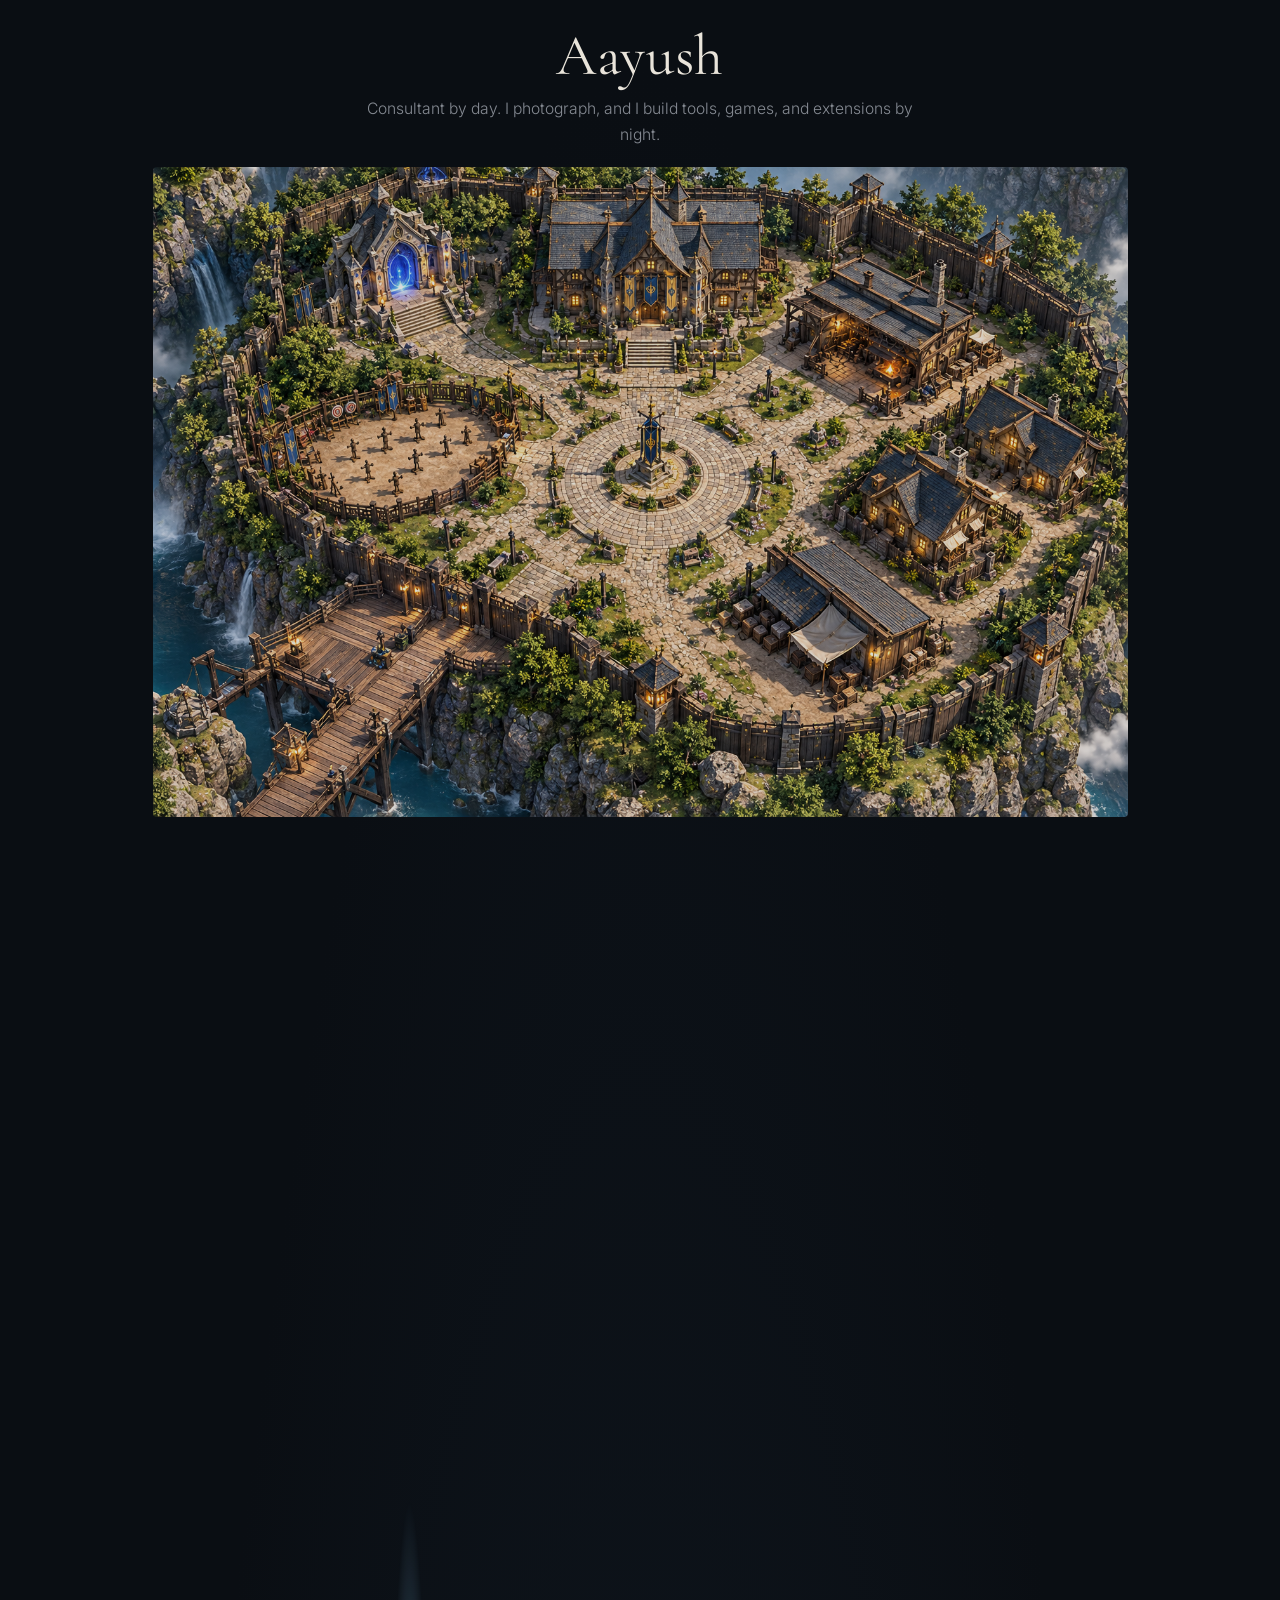
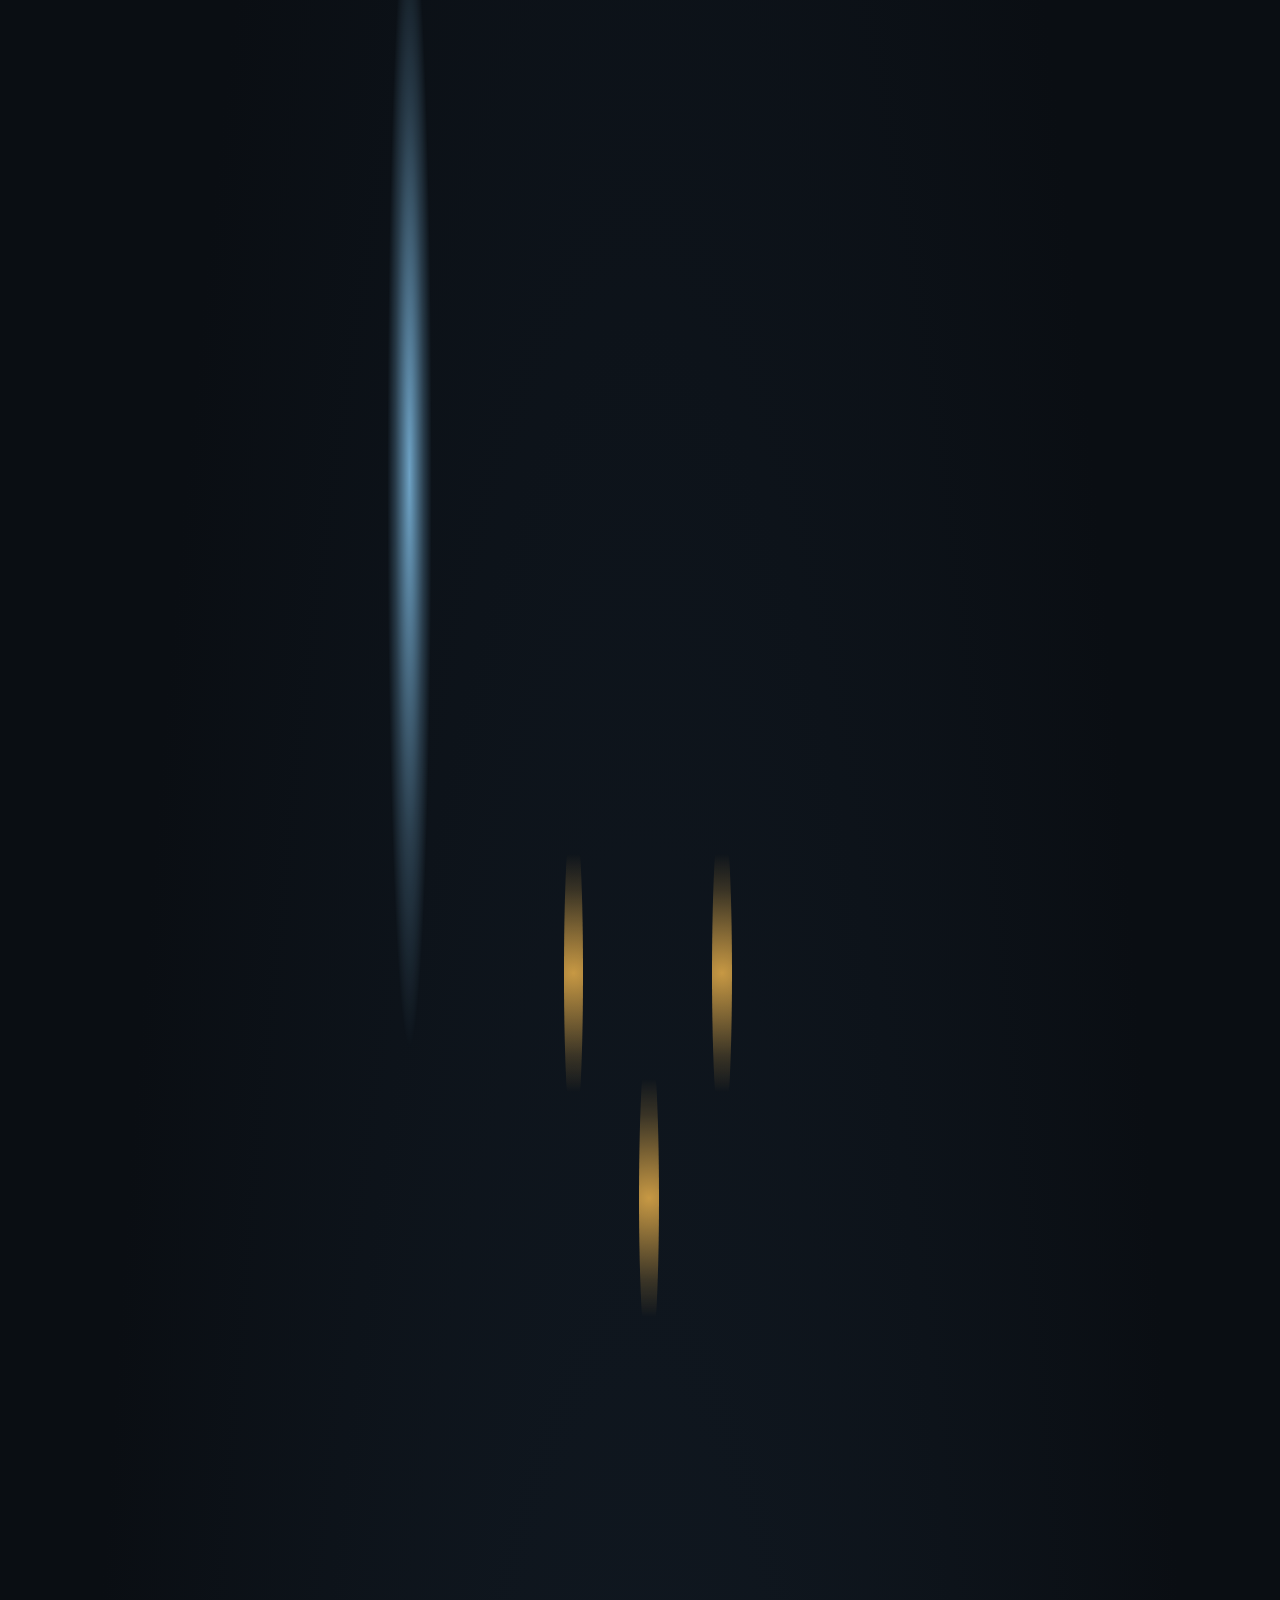
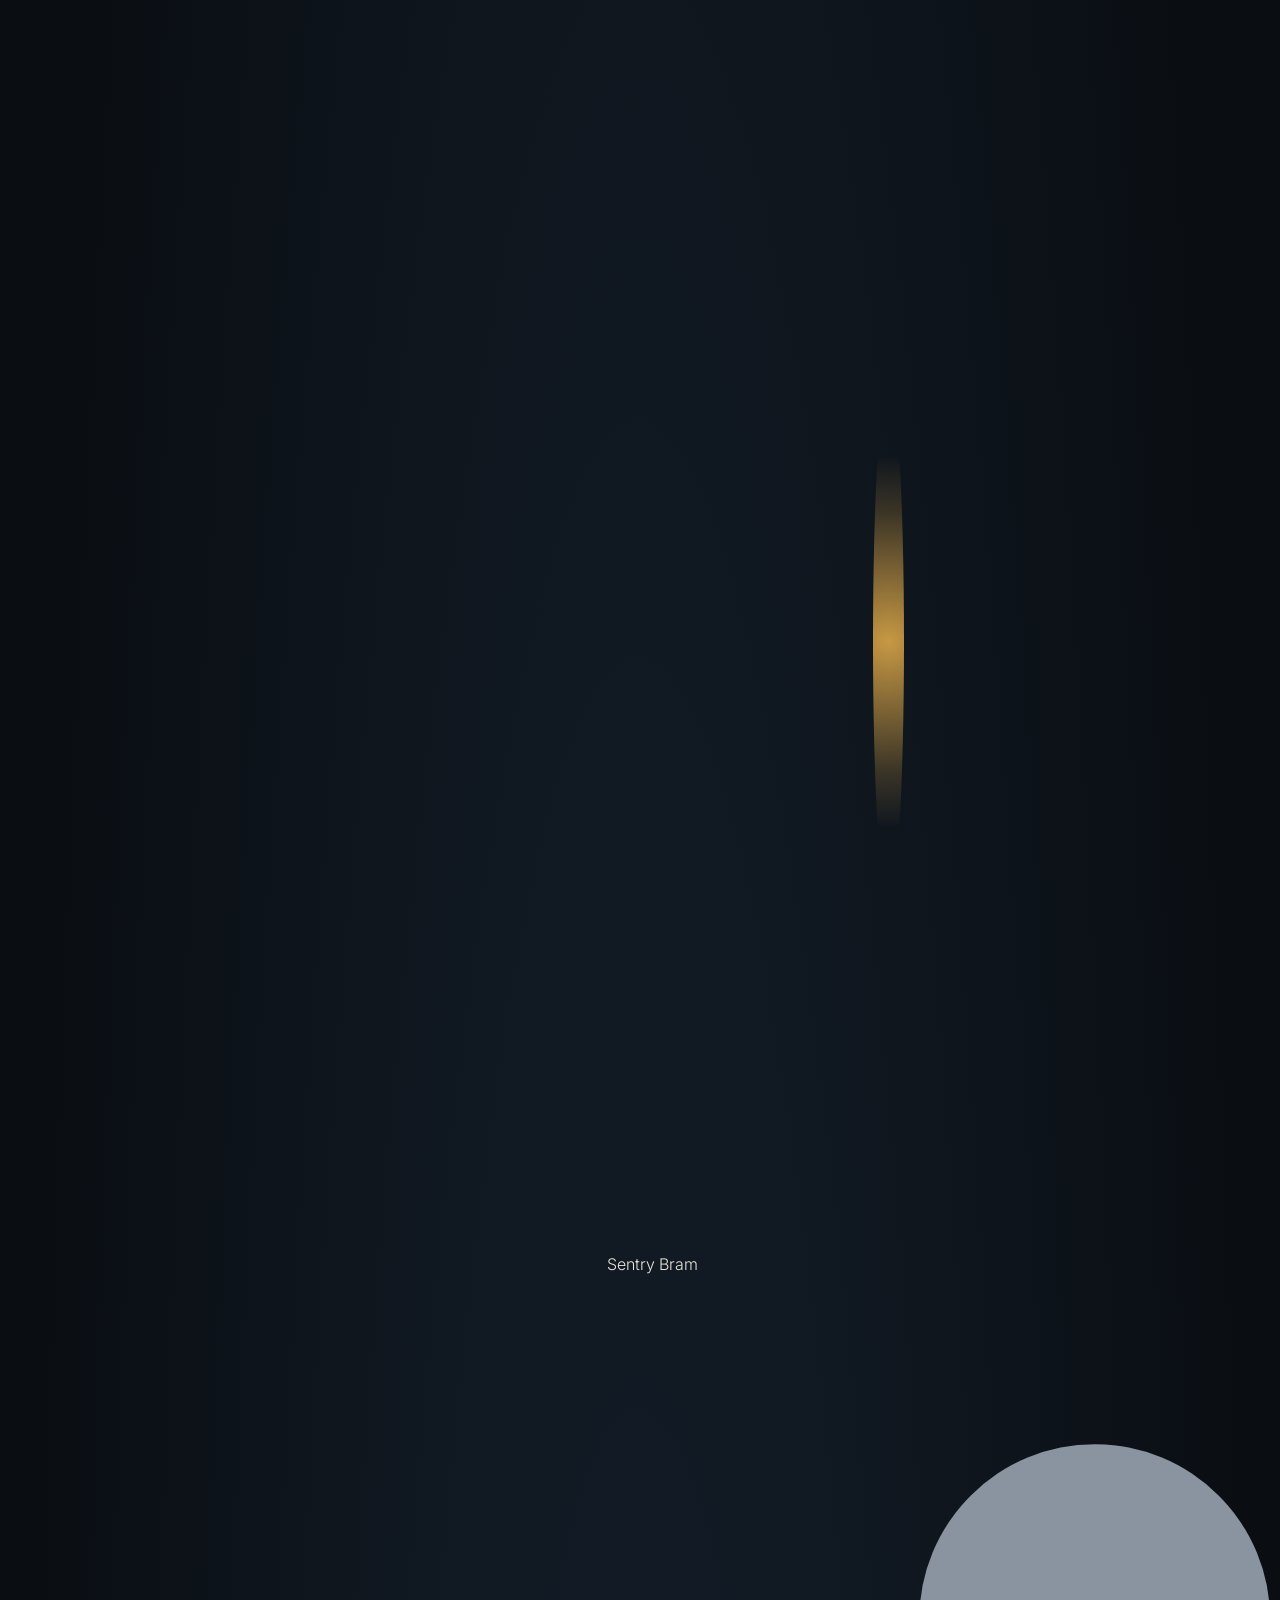
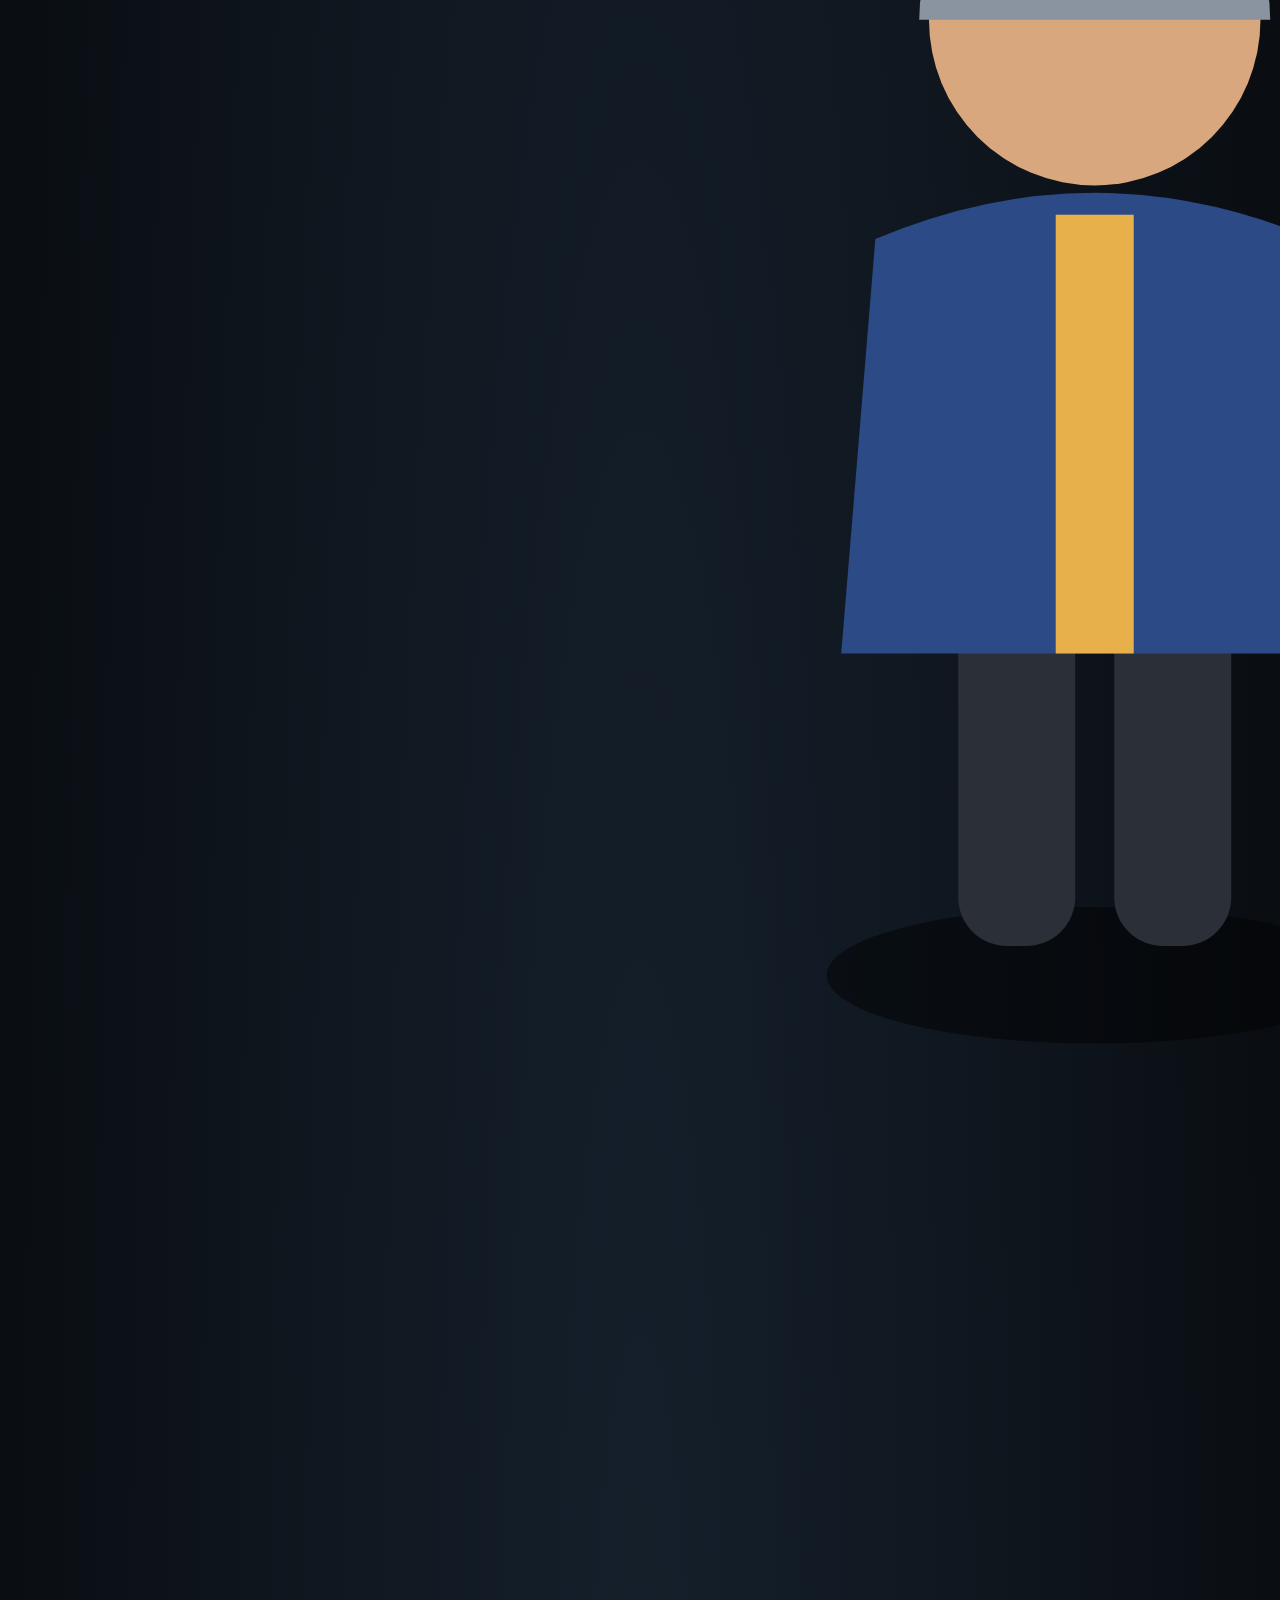
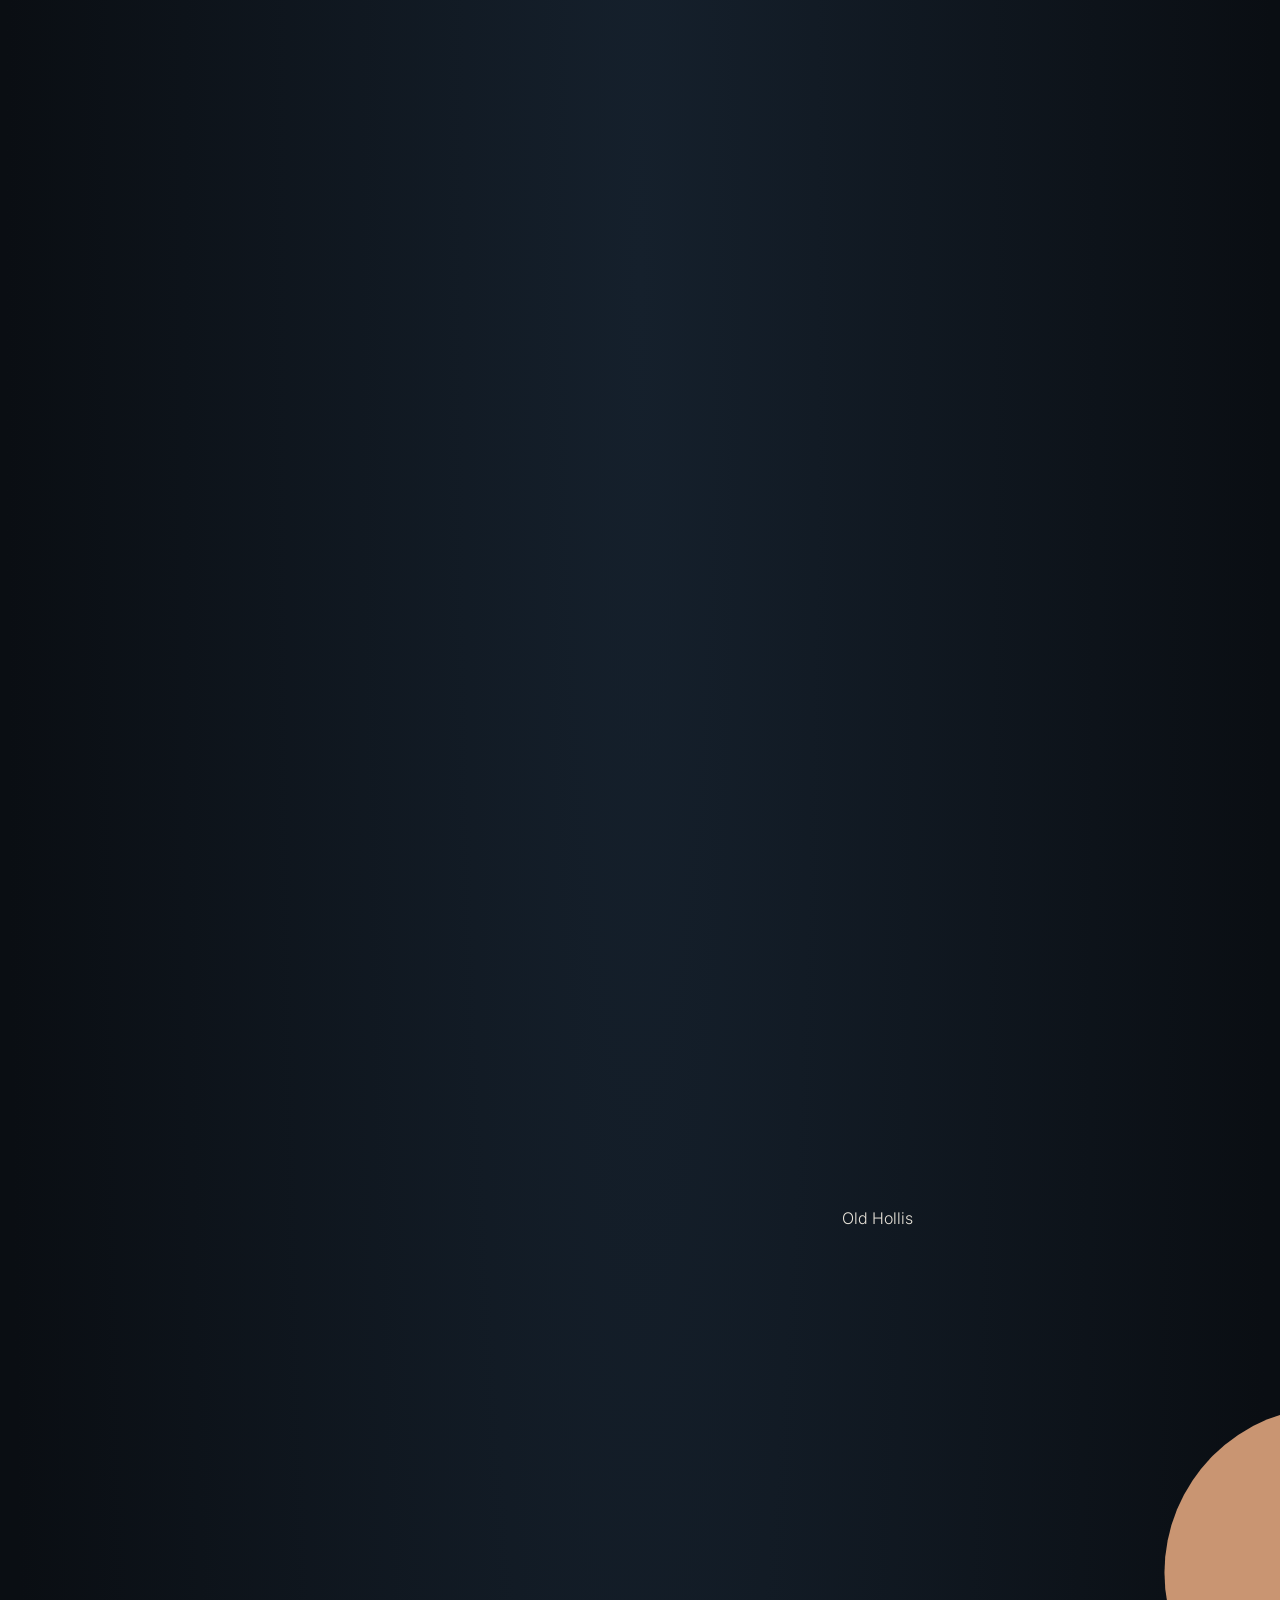
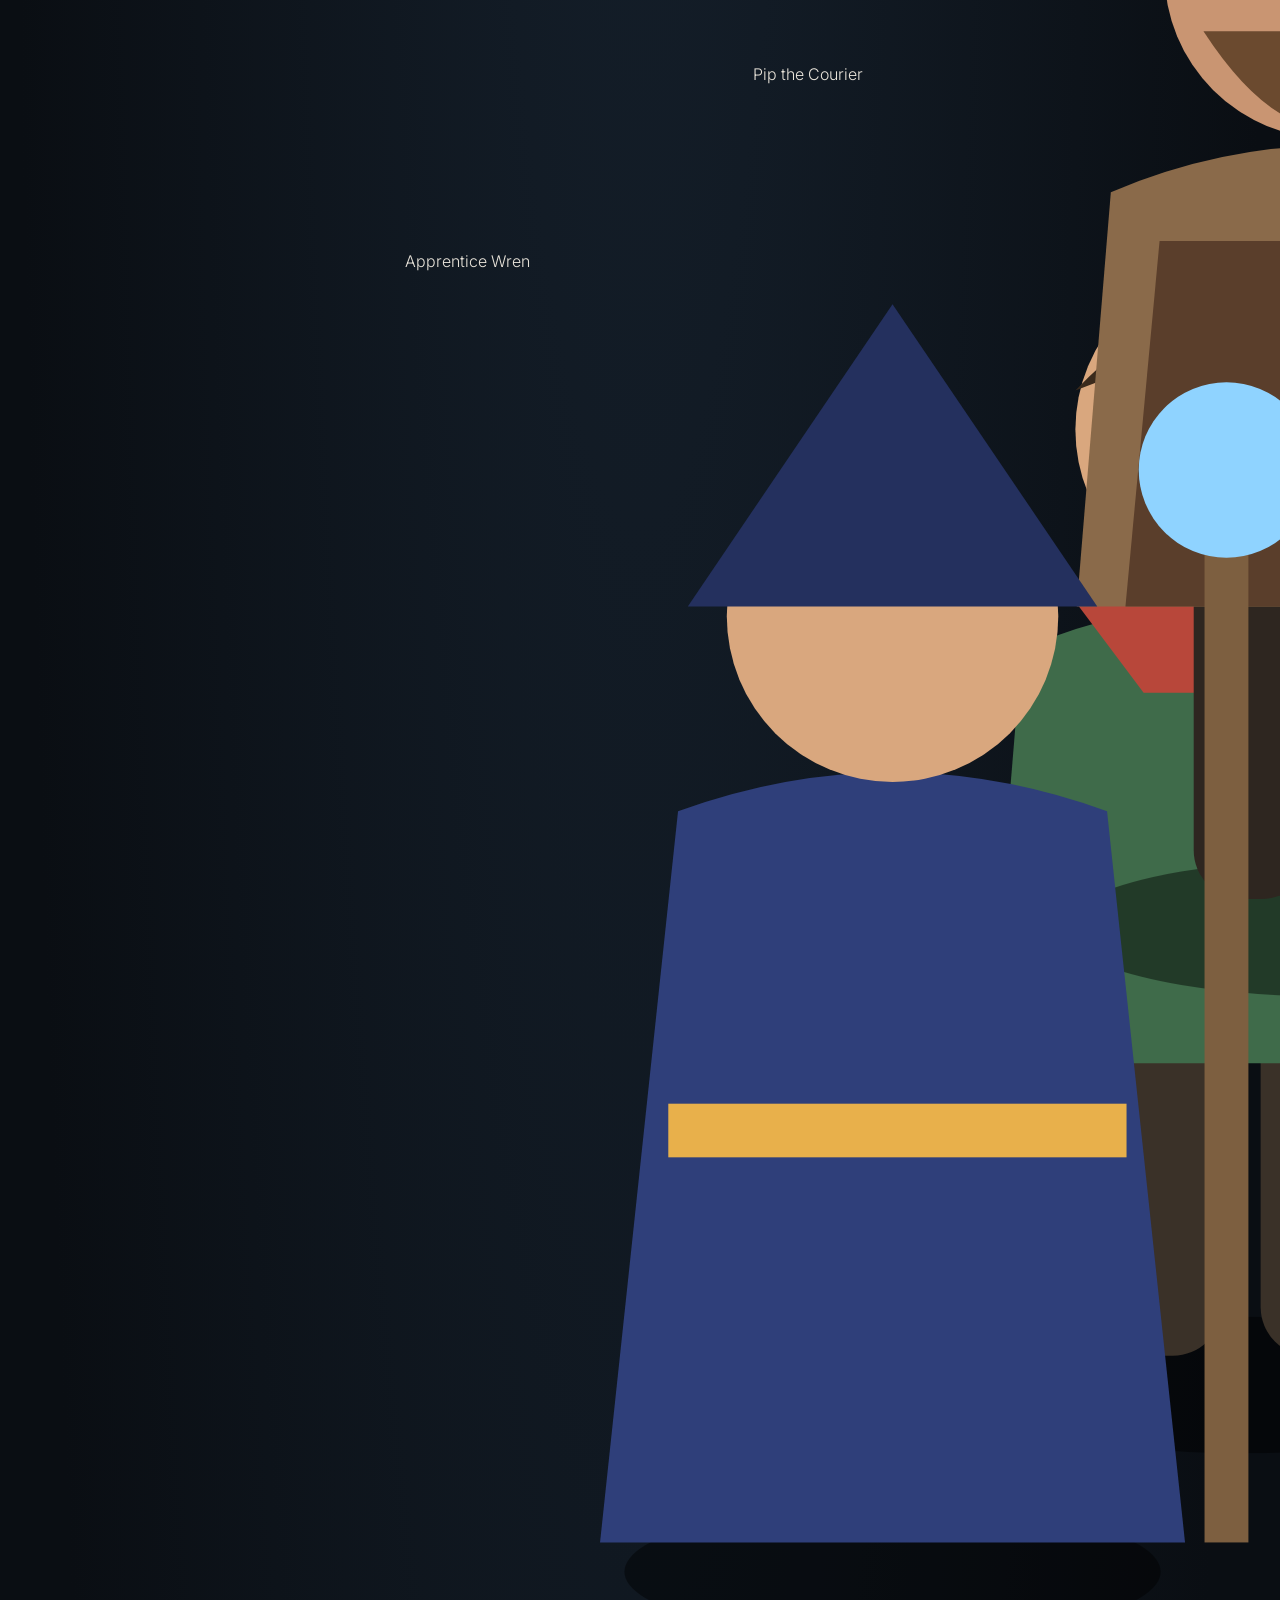
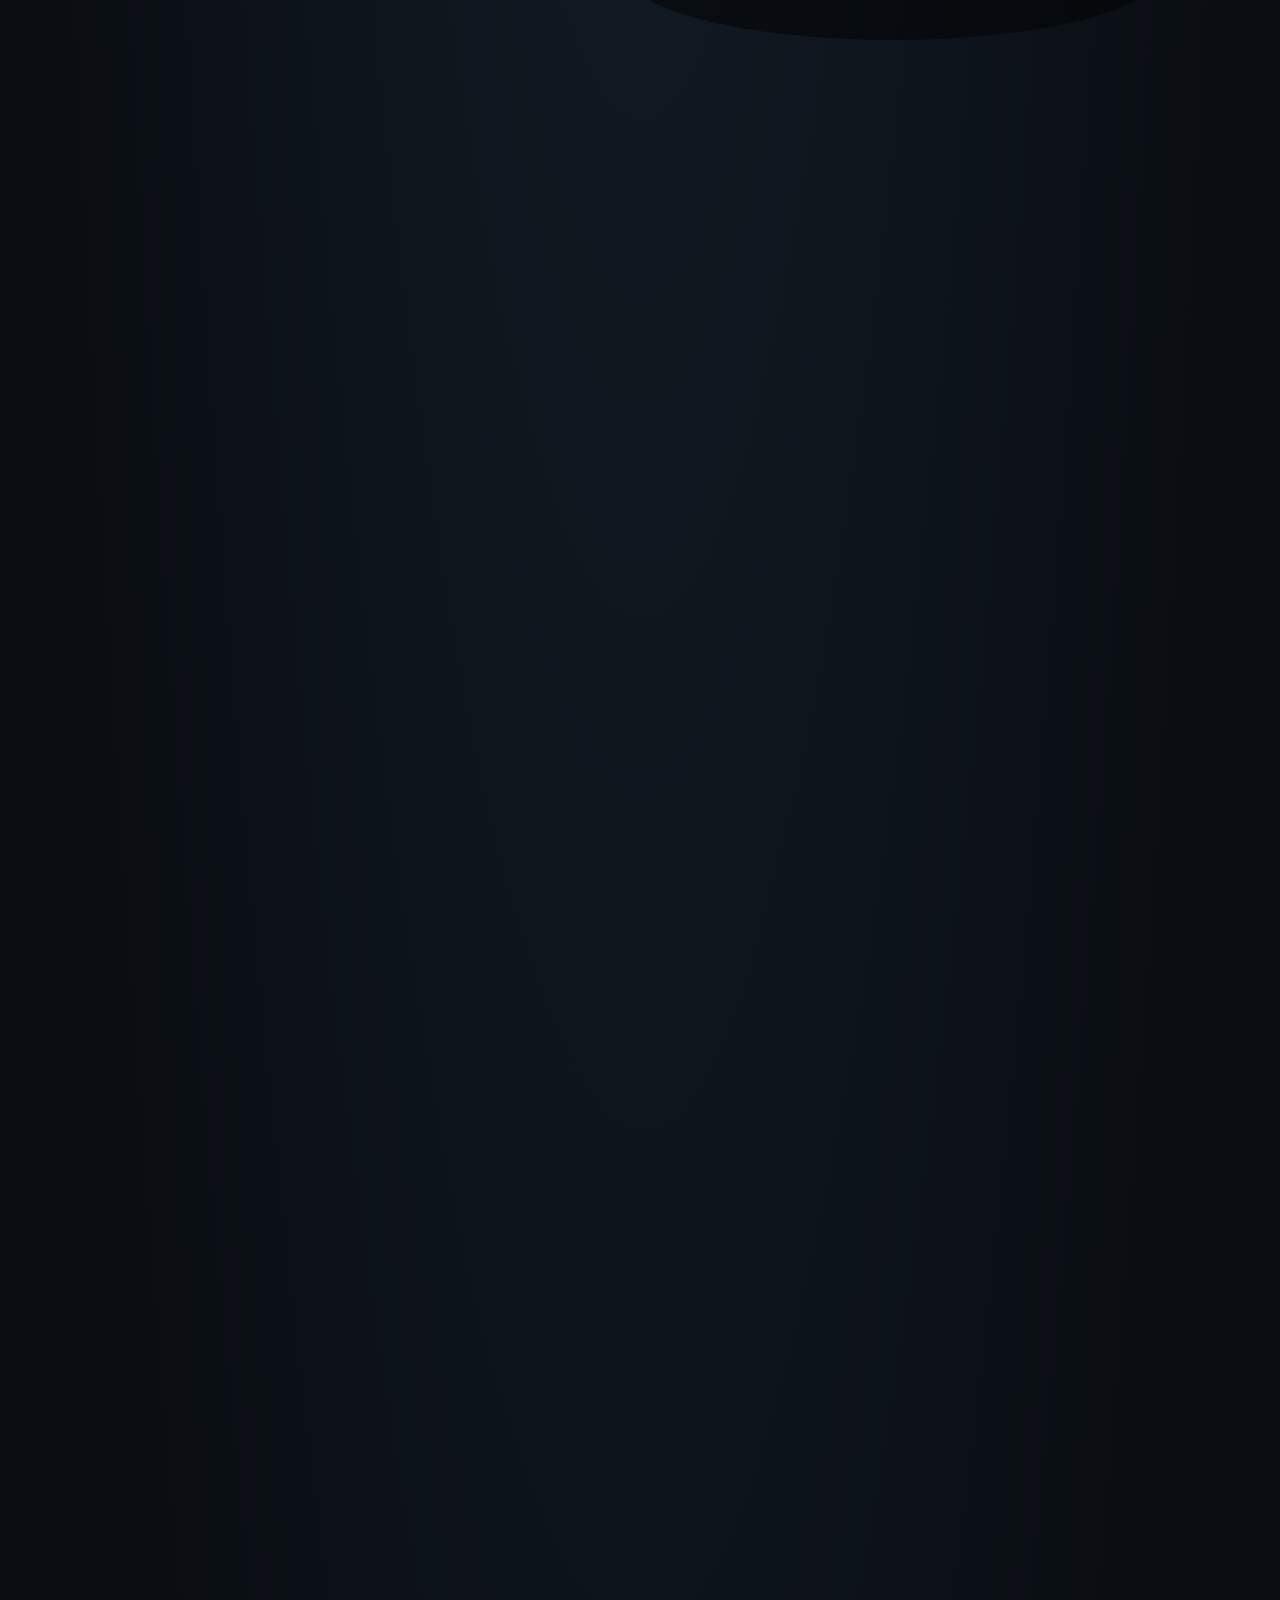
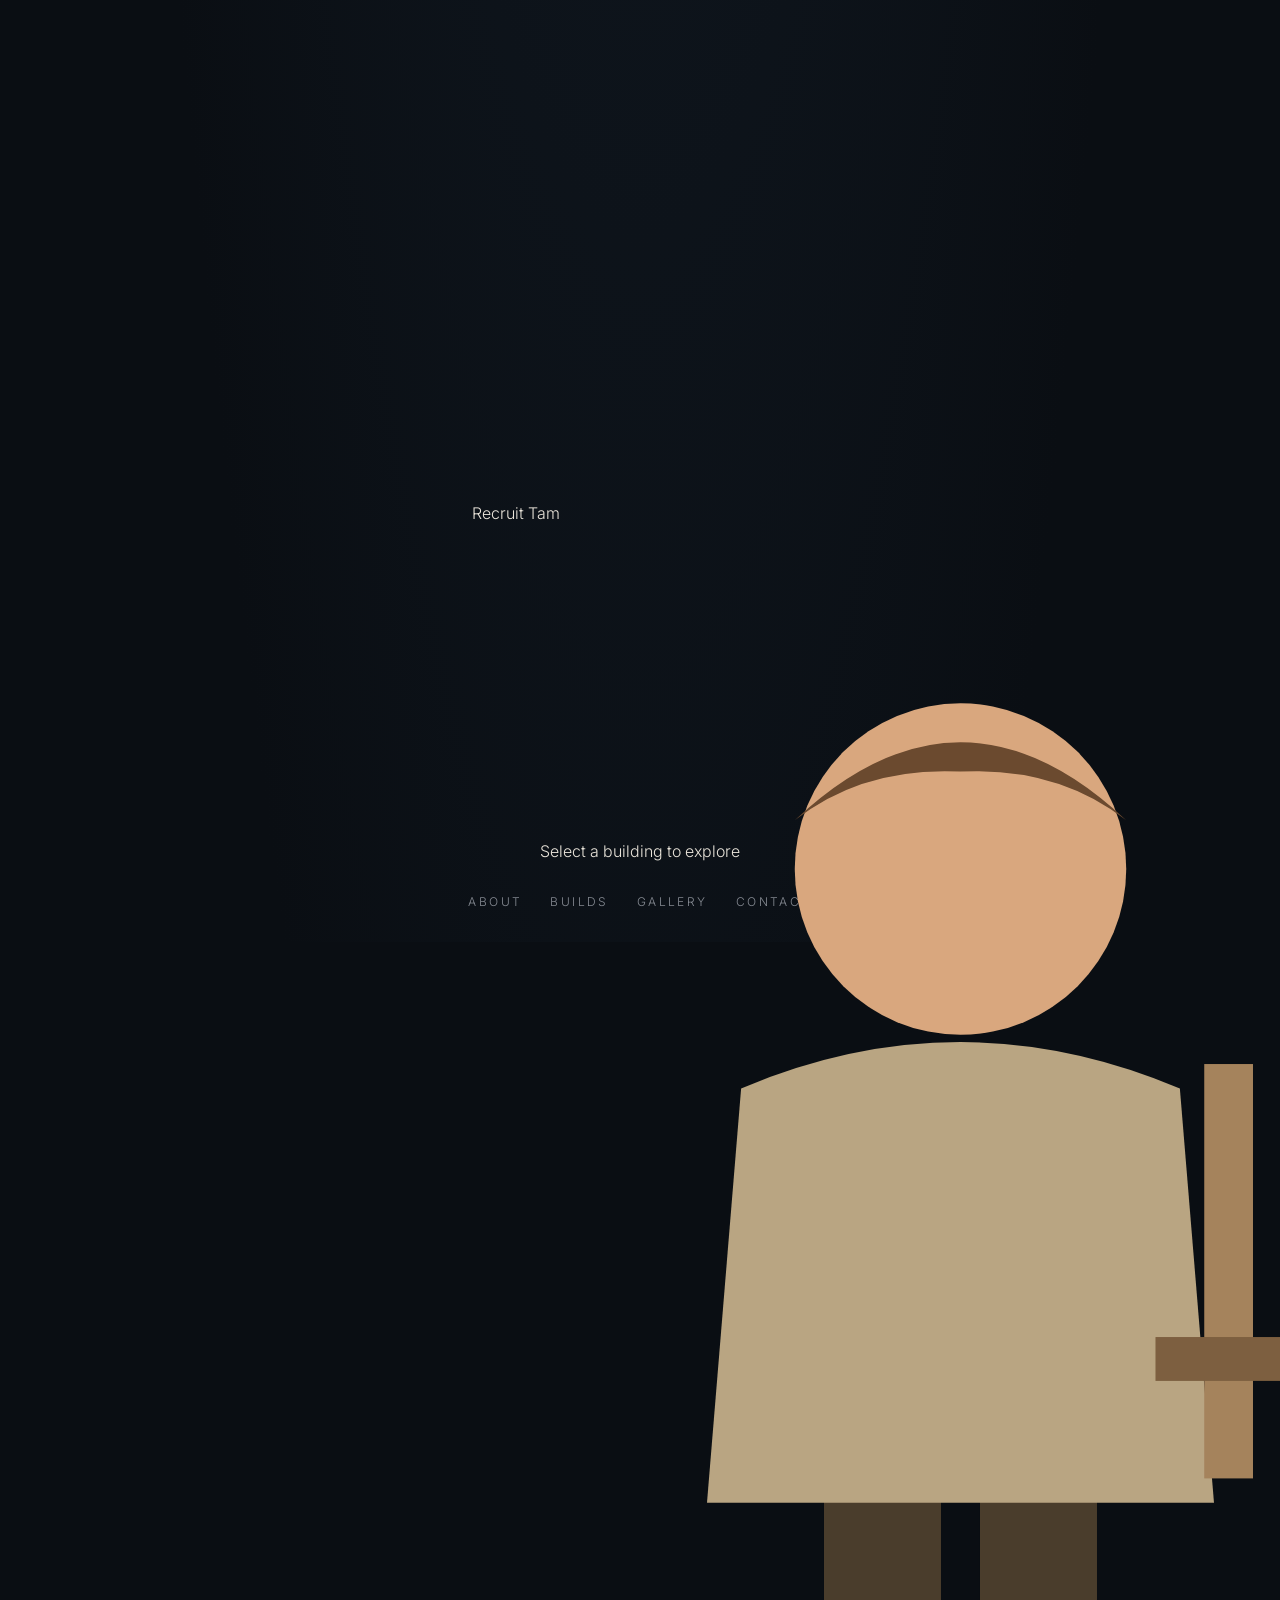
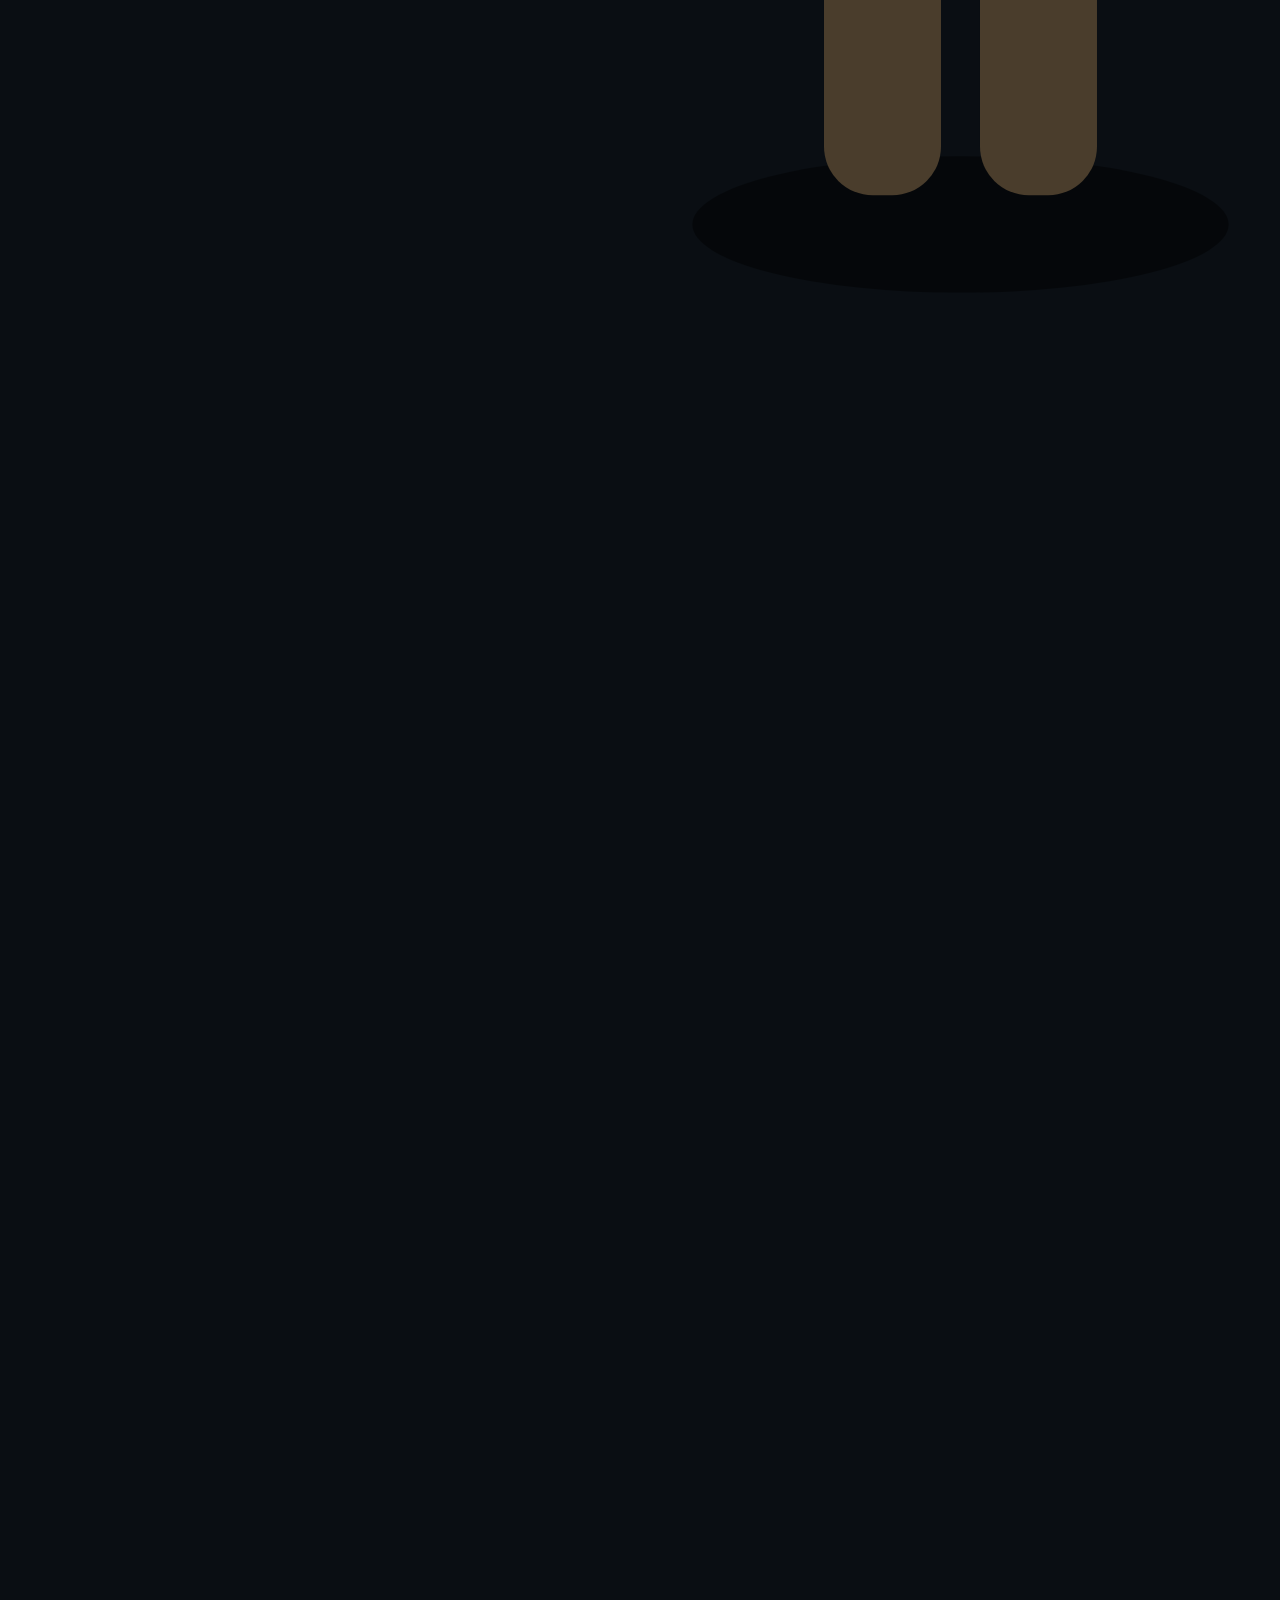
==== commit 95322f03: "Enhance index.html with viewport and map elements" ====
--- a/index.html
+++ b/index.html
@@ -2,43 +2,62 @@
 <html lang="en">
 <head>
 <meta charset="UTF-8">
-<meta name="viewport" content="width=device-width, initial-scale=1.0">
+<meta name="viewport" content="width=device-width, initial-scale=1.0, viewport-fit=cover">
 <title>Aayush</title>
 <meta name="description" content="Aayush: consultant, photographer, and builder. Explore the base.">
 <link rel="preconnect" href="https://fonts.googleapis.com">
 <link rel="preconnect" href="https://fonts.gstatic.com" crossorigin>
 <link href="https://fonts.googleapis.com/css2?family=Cormorant+Garamond:ital,wght@0,400;0,600;1,400&family=Inter:wght@300;400;500&display=swap" rel="stylesheet">
 <link rel="stylesheet" href="style.css">
+<link rel="preload" as="image" href="images/Home_Map.png">
 </head>
-<body>
+<body class="map-body">
 
-<main class="map-page arrive">
+<!-- Blurred copy of the map fills the screen so the base sits in its own world -->
+<div class="map-backdrop" id="map-backdrop" aria-hidden="true"></div>
+
+<main class="map-page">
   <header class="map-title">
     <h1 class="display">Aayush</h1>
     <p class="lede">Consultant by day. I photograph, and I build tools, games, and extensions by night.</p>
   </header>
 
   <div class="map" id="map">
-    <img class="map-image" src="images/Home_Map.png" width="1536" height="1024"
-         alt="Illustrated fantasy fortress on a clifftop, seen from above at dusk. A glowing blue portal chamber and a great hall with banners stand along the north wall, a forge workshop and two lamplit cottages sit to the east, a storehouse with crates and a canvas awning to the south, a fenced training yard with archery targets to the west, and a circular plaza with a banner monument at the center."
-         decoding="async" fetchpriority="high" draggable="false">
+    <div class="map-stage" id="map-stage">
+      <img class="map-image" src="images/Home_Map.png" width="1536" height="1024"
+           alt="Illustrated fantasy fortress on a clifftop, seen from above at dusk. A glowing blue portal chamber and a great hall with banners stand along the north wall, a forge workshop and two lamplit cottages sit to the east, a storehouse with crates and a canvas awning to the south, a fenced training yard with archery targets to the west, and a circular plaza with a banner monument at the center."
+           decoding="async" fetchpriority="high" draggable="false">
 
-    <div class="map-vignette" aria-hidden="true"></div>
+      <!-- Ambient life: positions are % of the image. Decorative only. -->
+      <div class="map-ambient" aria-hidden="true">
+        <span class="ambient ambient-portal"></span>
+        <span class="ambient ambient-light" style="--x:43.2%; --y:20.3%; --d:-0.4s"></span>
+        <span class="ambient ambient-light" style="--x:58.4%; --y:20.3%; --d:-1.7s"></span>
+        <span class="ambient ambient-light" style="--x:50.9%; --y:22.2%; --d:-2.9s"></span>
+        <span class="ambient ambient-light ambient-forge" style="--x:75.5%; --y:31%; --d:-1.1s"></span>
+        <span class="mote" style="--x:27%; --y:20%; --d:0s;    --t:7s"></span>
+        <span class="mote" style="--x:31%; --y:14%; --d:-2s;   --t:9s"></span>
+        <span class="mote is-ember" style="--x:76%; --y:28%; --d:-1s; --t:6s"></span>
+        <span class="mote is-ember" style="--x:73%; --y:31%; --d:-4s; --t:8s"></span>
+        <span class="mote" style="--x:51%; --y:44%; --d:-3s;   --t:10s"></span>
+        <span class="mote is-ember" style="--x:47%; --y:70%; --d:-5s; --t:9s"></span>
+        <span class="mote" style="--x:18%; --y:48%; --d:-6s;   --t:11s"></span>
+        <span class="mote is-ember" style="--x:86%; --y:52%; --d:-2.5s; --t:8s"></span>
+      </div>
 
-    <!-- Ambient lights: positions are % of the image. Decorative only. -->
-    <div class="map-ambient" aria-hidden="true">
-      <span class="ambient ambient-portal"></span>
-      <span class="ambient ambient-light" style="--x:43.2%; --y:20.3%; --d:-0.4s"></span>
-      <span class="ambient ambient-light" style="--x:58.4%; --y:20.3%; --d:-1.7s"></span>
-      <span class="ambient ambient-light" style="--x:50.9%; --y:22.2%; --d:-2.9s"></span>
-      <span class="ambient ambient-light ambient-forge" style="--x:75.5%; --y:31%; --d:-1.1s"></span>
+      <div class="map-spotlight" id="map-spotlight" aria-hidden="true"></div>
+
+      <!-- Hotspots and their name plaques are built from data/buildings.json -->
+      <nav class="map-hotspots" id="hotspots" aria-label="Buildings"></nav>
+
+      <!-- Wandering characters, built from data/characters.json by npcs.js -->
+      <div class="map-npcs" id="npcs" aria-hidden="true"></div>
     </div>
-
-    <!-- Hotspots are built from data/buildings.json by map.js -->
-    <nav class="map-hotspots" id="hotspots" aria-label="Buildings"></nav>
 
     <div class="map-card" id="map-card" role="status" aria-live="polite"></div>
   </div>
+
+  <p class="map-hint" id="map-hint">Select a building to explore</p>
 
   <nav class="home-nav" aria-label="Site">
     <ul class="nav-links">
@@ -53,5 +72,6 @@
 <div class="warp" id="warp"></div>
 
 <script src="map.js" defer></script>
+<script src="npcs.js" defer></script>
 </body>
 </html>
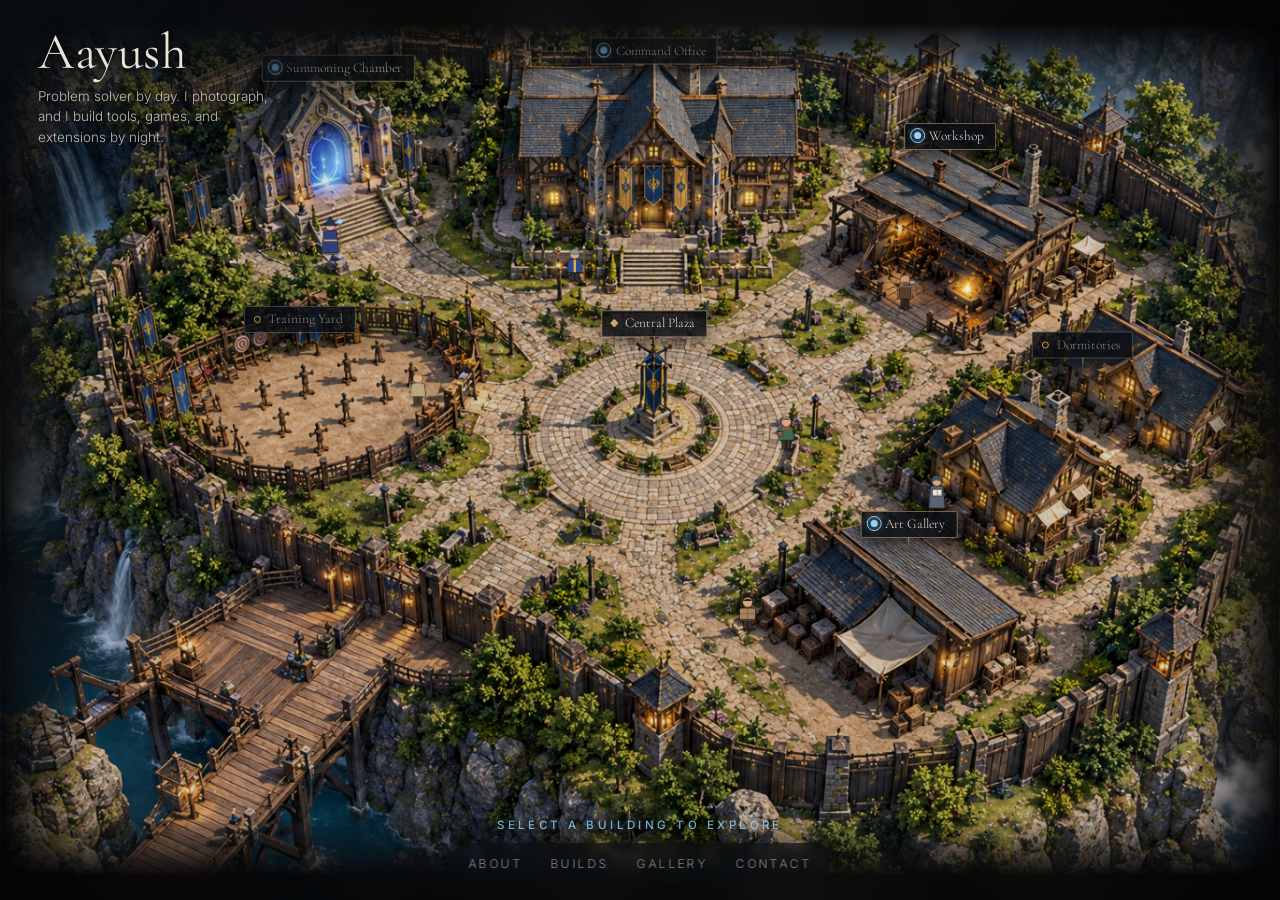
==== commit c5e8626f: "Update description and lede text in index.html" ====
--- a/index.html
+++ b/index.html
@@ -4,7 +4,7 @@
 <meta charset="UTF-8">
 <meta name="viewport" content="width=device-width, initial-scale=1.0, viewport-fit=cover">
 <title>Aayush</title>
-<meta name="description" content="Aayush: consultant, photographer, and builder. Explore the base.">
+<meta name="description" content="Aayush: problem solver, photographer, and builder. Explore the base.">
 <link rel="preconnect" href="https://fonts.googleapis.com">
 <link rel="preconnect" href="https://fonts.gstatic.com" crossorigin>
 <link href="https://fonts.googleapis.com/css2?family=Cormorant+Garamond:ital,wght@0,400;0,600;1,400&family=Inter:wght@300;400;500&display=swap" rel="stylesheet">
@@ -19,7 +19,7 @@
 <main class="map-page">
   <header class="map-title">
     <h1 class="display">Aayush</h1>
-    <p class="lede">Consultant by day. I photograph, and I build tools, games, and extensions by night.</p>
+    <p class="lede">Problem solver by day. I photograph, and I build tools, games, and extensions by night.</p>
   </header>
 
   <div class="map" id="map">
--- a/style.css
+++ b/style.css
@@ -210,52 +210,84 @@
 /* =====================================================================
    HOME MAP  (added for index.html + map.js; append to end of style.css)
    ===================================================================== */
+/* =====================================================================
+   HOME MAP  (replaces the previous HOME MAP block at the end of style.css)
+   ===================================================================== */
+@property --sx { syntax: "<percentage>"; inherits: false; initial-value: 50%; }
+@property --sy { syntax: "<percentage>"; inherits: false; initial-value: 50%; }
+@property --sw { syntax: "<percentage>"; inherits: false; initial-value: 20%; }
+@property --sh { syntax: "<percentage>"; inherits: false; initial-value: 20%; }
+
+.map-body { overflow: hidden; }
+
+/* World around the map: blurred, darkened copy of the same image */
+.map-backdrop {
+  position: fixed; inset: -60px; z-index: 0; pointer-events: none;
+  background: url("images/Home_Map.png") center / cover no-repeat;
+  filter: blur(28px) brightness(0.3) saturate(0.85);
+  will-change: transform;
+}
+.map-backdrop::after {
+  content: ""; position: absolute; inset: 0;
+  background: radial-gradient(ellipse at 50% 50%, transparent 30%, var(--night) 85%);
+}
+
 .map-page {
-  min-height: 100vh; min-height: 100svh;
-  display: flex; flex-direction: column; align-items: center;
-  gap: 18px; padding: 28px 16px 28px;
-  background: radial-gradient(ellipse at 50% 55%, #15202c 0%, var(--night) 70%);
-}
-.map-title { text-align: center; padding: 0 8px; }
-.map-title h1 { font-size: clamp(2.4rem, 5vw, 3.6rem); line-height: 1; font-weight: 400; }
-.map-title .lede { margin: 10px auto 0; max-width: 560px; color: var(--muted); font-size: 0.98rem; }
-.map-page .home-nav { margin-top: 4px; }
-
-/* Map frame: fits the viewport height on desktop, full width on phones */
+  position: relative; z-index: 1;
+  height: 100vh; height: 100svh;
+  display: grid; place-items: center;
+}
+
+/* Title floats over the top-left corner (cliffs, no buildings there) */
+.map-title {
+  position: absolute; top: clamp(16px, 3vh, 32px); left: clamp(16px, 3vw, 40px); z-index: 6;
+  max-width: 230px; pointer-events: none;
+  text-shadow: 0 2px 18px rgba(0, 0, 0, 0.9), 0 0 4px rgba(0, 0, 0, 0.8);
+}
+.map-title h1 { font-size: clamp(2.2rem, 4vw, 3.4rem); line-height: 1; font-weight: 400; }
+.map-title .lede { margin-top: 8px; color: var(--ink); opacity: 0.8; font-size: 0.84rem; line-height: 1.5; }
+.map-page::before { /* scrim so the title reads over the map */
+  content: ""; position: absolute; top: 0; left: 0; z-index: 5; pointer-events: none;
+  width: 460px; height: 240px;
+  background: radial-gradient(ellipse at 0 0, rgba(10, 14, 19, 0.9) 0%, rgba(10, 14, 19, 0.5) 45%, transparent 72%);
+}
+
+/* Map: as large as the viewport allows, edges dissolve into the backdrop */
 .map {
   position: relative;
+  width: min(100vw, 150vh); width: min(100vw, 150svh);
   aspect-ratio: 3 / 2;
-  width: min(100%, 1400px, max(560px, (100vh - 250px) * 1.5));
-  width: min(100%, 1400px, max(560px, (100svh - 250px) * 1.5));
-  isolation: isolate;
+  animation: mapReveal 1.8s cubic-bezier(0.2, 0.7, 0.2, 1) backwards; /* backwards: no transform left behind, so the fixed mobile card isn't trapped */
+}
+@keyframes mapReveal {
+  from { opacity: 0; transform: scale(1.07); filter: brightness(0.3); }
+  to   { opacity: 1; transform: none; filter: none; }
+}
+.map-stage {
+  position: absolute; inset: 0; will-change: transform;
+  transition: transform 0.6s cubic-bezier(0.2, 0.7, 0.2, 1);
+  -webkit-mask-image: linear-gradient(to right, transparent, #000 7%, #000 93%, transparent),
+                      linear-gradient(to bottom, transparent, #000 7%, #000 93%, transparent);
+  -webkit-mask-composite: source-in;
+  mask-image: linear-gradient(to right, transparent, #000 7%, #000 93%, transparent),
+              linear-gradient(to bottom, transparent, #000 7%, #000 93%, transparent);
+  mask-composite: intersect;
 }
 .map-image {
   display: block; width: 100%; height: 100%;
-  border-radius: var(--radius);
-  filter: brightness(0.86) saturate(0.9);
+  filter: brightness(0.82) saturate(0.92) contrast(1.04);
   user-select: none; -webkit-user-select: none; -webkit-user-drag: none;
 }
-.map-vignette {
-  position: absolute; inset: 0; pointer-events: none; border-radius: var(--radius);
-  box-shadow: inset 0 0 0 1px var(--line), inset 0 0 90px 24px rgba(10, 14, 19, 0.8);
-}
-.map-error::after {
-  content: "The map couldn't load its buildings. Use the links below.";
-  position: absolute; left: 50%; bottom: 16px; transform: translateX(-50%);
-  padding: 8px 14px; background: rgba(10, 14, 19, 0.92);
-  border: 1px solid var(--ember); border-radius: var(--radius);
-  color: var(--ink); font-size: 0.85rem;
-}
-
-/* Ambient lights (opacity-only animation, cheap on phones) */
+
+/* Ambient life (opacity/transform only) */
 .map-ambient { position: absolute; inset: 0; pointer-events: none; }
 .ambient { position: absolute; border-radius: 50%; mix-blend-mode: screen; will-change: opacity; }
 .ambient-portal {
   left: 24.1%; top: 11.2%; width: 4.6%; height: 9.8%;
-  background: radial-gradient(ellipse at center, rgba(143, 211, 255, 0.75) 0%, rgba(143, 211, 255, 0.22) 45%, transparent 70%);
+  background: radial-gradient(ellipse at center, rgba(143, 211, 255, 0.8) 0%, rgba(143, 211, 255, 0.22) 45%, transparent 70%);
   animation: portalPulse 4.5s ease-in-out infinite;
 }
-@keyframes portalPulse { 0%, 100% { opacity: 0.35; } 50% { opacity: 0.95; } }
+@keyframes portalPulse { 0%, 100% { opacity: 0.35; } 50% { opacity: 1; } }
 .ambient-light {
   left: calc(var(--x) - 1%); top: calc(var(--y) - 1.4%); width: 2%; height: 2.8%;
   background: radial-gradient(circle, rgba(232, 176, 75, 0.85) 0%, rgba(232, 176, 75, 0.2) 50%, transparent 72%);
@@ -266,6 +298,28 @@
   0%, 100% { opacity: 0.55; } 9% { opacity: 0.85; } 14% { opacity: 0.5; }
   38% { opacity: 0.75; } 46% { opacity: 0.6; } 71% { opacity: 0.9; } 80% { opacity: 0.6; }
 }
+.map-ambient .mote {
+  position: absolute; left: var(--x); top: var(--y);
+  width: 3px; height: 3px; border-radius: 50%;
+  background: var(--glow); box-shadow: 0 0 6px 1px rgba(143, 211, 255, 0.7);
+  opacity: 0; animation: drift var(--t, 8s) ease-in-out infinite; animation-delay: var(--d, 0s);
+}
+.map-ambient .mote.is-ember { background: var(--ember); box-shadow: 0 0 6px 1px rgba(232, 176, 75, 0.7); }
+@keyframes drift {
+  0%   { transform: translate(0, 0); opacity: 0; }
+  20%  { opacity: 0.9; }
+  60%  { opacity: 0.6; }
+  100% { transform: translate(14px, -40px); opacity: 0; }
+}
+
+/* Spotlight: dims the base around the selected building */
+.map-spotlight {
+  position: absolute; inset: 0; pointer-events: none; opacity: 0;
+  background: radial-gradient(ellipse var(--sw) var(--sh) at var(--sx) var(--sy),
+              transparent 0%, transparent 62%, rgba(6, 9, 13, 0.62) 100%);
+  transition: opacity 0.35s ease, --sx 0.45s ease, --sy 0.45s ease, --sw 0.45s ease, --sh 0.45s ease;
+}
+.map.has-active .map-spotlight { opacity: 1; }
 
 /* Hotspots */
 .map-hotspots { position: absolute; inset: 0; pointer-events: none; }
@@ -273,31 +327,67 @@
   position: absolute; transform: translate(-50%, -50%);
   min-width: 44px; min-height: 44px;
   background: none; border: 0; padding: 0; border-radius: 18px;
-  cursor: pointer; pointer-events: auto;
+  cursor: pointer; pointer-events: auto; color: inherit; font: inherit;
   -webkit-tap-highlight-color: transparent;
 }
 .hotspot.is-locked { cursor: help; }
 .hotspot.is-hub { cursor: default; }
 .hotspot::after {
-  content: ""; position: absolute; inset: -4%; border-radius: 50%; pointer-events: none;
-  background: radial-gradient(ellipse at center, rgba(232, 176, 75, 0.32) 0%, rgba(143, 211, 255, 0.12) 45%, transparent 70%);
+  content: ""; position: absolute; inset: 4%; border-radius: 50%; pointer-events: none;
+  background: radial-gradient(ellipse at center, rgba(232, 176, 75, 0.22) 0%, transparent 65%);
   mix-blend-mode: screen; opacity: 0; transition: opacity 0.35s ease;
 }
-.hotspot.is-locked::after {
-  background: radial-gradient(ellipse at center, rgba(134, 139, 147, 0.28) 0%, rgba(143, 211, 255, 0.08) 45%, transparent 70%);
-}
-.hotspot:hover::after, .hotspot.is-active::after, .hotspot:focus-visible::after { opacity: 1; }
+.hotspot.is-active::after { opacity: 1; }
 .hotspot:focus { outline: none; }
-.hotspot:focus-visible { outline: 2px solid var(--ember); outline-offset: 3px; }
-
-/* Label card */
+
+/* Name plaques: always visible so every building is identifiable */
+.plaque {
+  position: absolute; z-index: 1;
+  display: inline-flex; align-items: center; gap: 8px;
+  padding: 4px 11px 5px 9px; white-space: nowrap;
+  background: rgba(10, 14, 19, 0.84);
+  border: 1px solid rgba(201, 165, 122, 0.55); border-radius: 2px;
+  box-shadow: 0 6px 16px rgba(0, 0, 0, 0.55);
+  font-family: "Cormorant Garamond", Georgia, serif;
+  font-size: clamp(0.82rem, 1.05vw, 1.08rem); line-height: 1.2; color: var(--ink);
+  transform: translate(-50%, calc(-100% - 14px));
+  transition: border-color 0.25s ease, transform 0.25s ease, opacity 0.25s ease;
+  opacity: 0;
+}
+.plaque::after { /* stem pointing at the building */
+  content: ""; position: absolute; left: 50%; top: 100%;
+  width: 1px; height: 14px; transform: translateX(-50%);
+  background: linear-gradient(to bottom, rgba(201, 165, 122, 0.8), transparent);
+}
+.map.is-ready .plaque { animation: plaqueIn 0.6s ease both; animation-delay: calc(1.1s + var(--i) * 0.09s); }
+@keyframes plaqueInMobile { from { opacity: 0; } to { opacity: 1; } }
+@keyframes plaqueIn {
+  from { opacity: 0; transform: translate(-50%, calc(-100% - 4px)); }
+  to   { opacity: 1; transform: translate(-50%, calc(-100% - 14px)); }
+}
+.plaque-mark { position: relative; width: 7px; height: 7px; border-radius: 50%; flex: none; }
+.is-open .plaque-mark { background: var(--glow); box-shadow: 0 0 8px var(--glow); }
+.is-open .plaque-mark::after {
+  content: ""; position: absolute; inset: -4px; border-radius: 50%;
+  border: 1px solid var(--glow); animation: markPing 2.6s ease-out infinite;
+}
+@keyframes markPing { from { transform: scale(0.6); opacity: 0.9; } to { transform: scale(2); opacity: 0; } }
+.is-locked .plaque { color: var(--muted); border-color: rgba(134, 139, 147, 0.4); }
+.is-locked .plaque-mark { border: 1px solid var(--ember); opacity: 0.8; }
+.is-hub .plaque-mark { background: var(--wood); border-radius: 1px; transform: rotate(45deg); width: 6px; height: 6px; }
+
+.hotspot:hover .plaque, .hotspot.is-active .plaque { border-color: var(--ember); color: var(--ink); }
+.map.is-ready .hotspot.is-active .plaque { transform: translate(-50%, calc(-100% - 18px)); animation: none; opacity: 1; }
+.hotspot:focus-visible .plaque { outline: 2px solid var(--ember); outline-offset: 3px; }
+
+/* Detail card */
 .map-card {
-  position: absolute; left: 0; top: 0; z-index: 5;
+  position: absolute; left: 0; top: 0; z-index: 8;
   width: max-content; max-width: min(300px, 80%);
   padding: 12px 16px 14px;
-  background: rgba(10, 14, 19, 0.94);
+  background: rgba(10, 14, 19, 0.95);
   border: 1px solid var(--wood); border-radius: var(--radius);
-  box-shadow: 0 12px 32px rgba(0, 0, 0, 0.6), 0 0 18px rgba(143, 211, 255, 0.12);
+  box-shadow: 0 14px 36px rgba(0, 0, 0, 0.65), 0 0 20px rgba(143, 211, 255, 0.12);
   pointer-events: none; opacity: 0; visibility: hidden;
   transition: opacity 0.2s ease, visibility 0.2s;
 }
@@ -312,10 +402,115 @@
 .map-card.nudge { animation: cardNudge 0.35s ease; }
 @keyframes cardNudge { 0%, 100% { translate: 0 0; } 25% { translate: -4px 0; } 75% { translate: 4px 0; } }
 
+/* Hint + nav float over the bottom edge */
+.map-hint {
+  position: absolute; left: 50%; bottom: 64px; transform: translateX(-50%); z-index: 6;
+  color: var(--glow); font-size: 0.72rem; font-weight: 500; letter-spacing: 0.3em; text-transform: uppercase;
+  white-space: nowrap; pointer-events: none;
+  text-shadow: 0 0 10px rgba(0, 0, 0, 1), 0 0 22px rgba(0, 0, 0, 0.9);
+  animation: hintIn 1s ease 2s both, breathe 3s ease-in-out 3s infinite;
+  transition: opacity 0.4s ease;
+}
+@keyframes hintIn { from { opacity: 0; } to { opacity: 0.8; } }
+.map-hint.is-dismissed { opacity: 0 !important; animation: none; }
+.map-page .home-nav {
+  position: absolute; left: 50%; bottom: 18px; transform: translateX(-50%); z-index: 6;
+  margin-top: 0; padding: 6px 18px;
+  background: rgba(10, 14, 19, 0.6); border-radius: 999px; backdrop-filter: blur(4px);
+}
+
+.map-error::after {
+  content: "The map couldn't load data/buildings.json. Use the links below.";
+  position: absolute; left: 50%; bottom: 16px; transform: translateX(-50%); z-index: 9;
+  padding: 8px 14px; background: rgba(10, 14, 19, 0.92);
+  border: 1px solid var(--ember); border-radius: var(--radius);
+  color: var(--ink); font-size: 0.85rem; white-space: nowrap;
+}
+
+/* ---------- Characters (npcs.js) ---------- */
+.map-npcs { position: absolute; inset: 0; pointer-events: none; animation: hintIn 1s ease 1.6s backwards; }
+.npc { position: absolute; left: 0; top: 0; will-change: transform; transition: opacity 0.3s ease; }
+.map.has-active .npc:not(.is-held) { opacity: 0.4; }
+.npc-body {
+  position: absolute; left: 0; top: 0;
+  width: var(--npc, 16px); aspect-ratio: 20 / 28;
+  transform: translate(-50%, -100%);
+  pointer-events: auto; cursor: pointer;
+}
+.npc-body::before { /* comfortable hit area around a tiny sprite */
+  content: ""; position: absolute; left: 50%; top: 50%;
+  width: max(40px, 180%); height: max(44px, 140%);
+  transform: translate(-50%, -50%);
+}
+.npc.face-left .npc-body { transform: translate(-50%, -100%) scaleX(-1); }
+.npc-body svg { display: block; width: 100%; height: 100%; overflow: visible; }
+.npc .ol { stroke: rgba(10, 14, 19, 0.9); stroke-width: 0.7; paint-order: stroke; }
+.npc.is-held .npc-body svg, .npc-body:hover svg { filter: drop-shadow(0 0 3px rgba(232, 176, 75, 0.9)); }
+
+/* Walk cycle */
+.npc .leg, .npc .tool, .npc .tail, .npc .book, .npc .crate { transform-box: fill-box; }
+.npc .leg { transform-origin: 50% 0; }
+.npc.is-walking svg { animation: npcBob 0.36s ease-in-out infinite alternate; }
+.npc.is-walking .leg-a { animation: npcLeg 0.36s ease-in-out infinite alternate; }
+.npc.is-walking .leg-b { animation: npcLeg 0.36s ease-in-out infinite alternate-reverse; }
+.npc-runner.is-walking svg, .npc-runner.is-walking .leg { animation-duration: 0.2s; }
+@keyframes npcBob { from { transform: translateY(0); } to { transform: translateY(-5%); } }
+@keyframes npcLeg { from { transform: rotate(20deg); } to { transform: rotate(-20deg); } }
+
+/* Idle actions */
+.npc .tool { transform-origin: 50% 100%; }
+.npc-smith.is-idle .tool { animation: npcHammer 0.55s ease-in infinite alternate; }
+@keyframes npcHammer { from { transform: rotate(-55deg); } to { transform: rotate(15deg); } }
+.npc-recruit.is-idle .tool { animation: npcSwing 0.8s ease-in-out infinite alternate; }
+@keyframes npcSwing { from { transform: rotate(-70deg); } to { transform: rotate(30deg); } }
+.npc-mage .orb { animation: portalPulse 2.4s ease-in-out infinite; }
+.npc-mage.is-idle svg { animation: npcFloat 2s ease-in-out infinite alternate; }
+@keyframes npcFloat { from { transform: translateY(0); } to { transform: translateY(-9%); } }
+.npc-scribe.is-idle .book { animation: npcRead 1.6s ease-in-out infinite alternate; transform-origin: 50% 50%; }
+@keyframes npcRead { from { transform: rotate(-6deg); } to { transform: rotate(6deg); } }
+.npc .tail { transform-origin: 100% 100%; animation: npcTail 1.8s ease-in-out infinite alternate; }
+@keyframes npcTail { from { transform: rotate(-12deg); } to { transform: rotate(14deg); } }
+
+/* Speech bubble */
+.npc-bubble {
+  position: absolute; left: 0; bottom: calc(var(--npc, 16px) * 1.4 + 10px);
+  width: max-content; max-width: 220px;
+  padding: 7px 12px 9px;
+  background: rgba(10, 14, 19, 0.95);
+  border: 1px solid var(--wood); border-radius: 10px;
+  box-shadow: 0 8px 22px rgba(0, 0, 0, 0.6);
+  font-family: "Cormorant Garamond", Georgia, serif; font-style: italic;
+  font-size: 1rem; line-height: 1.3; color: var(--ink);
+  transform: translate(calc(-50% + var(--bx, 0px)), 6px);
+  opacity: 0; visibility: hidden; pointer-events: none;
+  transition: opacity 0.2s ease, transform 0.2s ease, visibility 0.2s;
+}
+.npc-bubble.show { opacity: 1; visibility: visible; transform: translate(calc(-50% + var(--bx, 0px)), 0); }
+.npc-bubble::after { /* tail, stays over the character when the bubble is nudged */
+  content: ""; position: absolute; top: 100%; left: calc(50% - var(--bx, 0px));
+  width: 9px; height: 9px; margin: -4px 0 0 -4.5px;
+  background: rgba(10, 14, 19, 0.95);
+  border-right: 1px solid var(--wood); border-bottom: 1px solid var(--wood);
+  transform: rotate(45deg);
+}
+.npc-name {
+  display: block; margin-bottom: 2px;
+  font-family: "Inter", sans-serif; font-style: normal; font-weight: 500;
+  font-size: 0.58rem; letter-spacing: 0.2em; text-transform: uppercase; color: var(--ember);
+}
+.npc-quote { position: relative; display: block; }
+.npc-ghost { visibility: hidden; }
+.npc-typed { position: absolute; inset: 0; }
+
+.npc-debug-dot {
+  position: absolute; width: 6px; height: 6px; margin: -3px 0 0 -3px; border-radius: 50%;
+  background: var(--ember); font-size: 9px; color: var(--ember); white-space: nowrap; text-indent: 9px; line-height: 6px;
+}
+
 /* Debug (?debug) */
 .map.debug .hotspot { outline: 1px dashed var(--glow); background: rgba(143, 211, 255, 0.08); }
 .map.debug .hotspot::before {
-  content: attr(data-id); position: absolute; top: 2px; left: 4px;
+  content: attr(data-id); position: absolute; bottom: 2px; left: 4px;
   padding: 1px 5px; background: rgba(10, 14, 19, 0.85);
   color: var(--glow); font-size: 10px; line-height: 1.4; pointer-events: none;
 }
@@ -326,9 +521,31 @@
   color: var(--glow); font-size: 0.75rem;
 }
 
-/* Phones: map scales to full width, card becomes a bottom sheet */
+/* Portrait / narrow: stack title, map, nav so nothing overlaps the buildings */
+@media (max-aspect-ratio: 5/4) {
+  .map-body { overflow: auto; }
+  .map-page { height: auto; min-height: 100svh; display: flex; flex-direction: column; justify-content: center; gap: 16px; padding: 24px 0 28px; }
+  .map-page::before { display: none; }
+  .map-title { position: static; max-width: none; text-align: center; padding: 0 20px; }
+  .map { width: 100vw; }
+  .map-hint, .map-page .home-nav { position: static; transform: none; }
+  .map-page .home-nav { align-self: center; }
+}
 @media (max-width: 640px) {
-  .map-page { padding: 20px 10px 24px; gap: 14px; }
+  /* Markers sit on the building itself (no stem) so none are clipped at the map edge */
+  .plaque { padding: 4px; gap: 0; transform: translate(-50%, -50%); }
+  .plaque::after { display: none; }
+  .map.is-ready .plaque { animation-name: plaqueInMobile; }
+  .map.is-ready .hotspot.is-active .plaque { transform: translate(-50%, -50%) scale(1.15); }
+  .map-stage {
+    -webkit-mask-image: linear-gradient(to right, transparent, #000 4%, #000 96%, transparent),
+                        linear-gradient(to bottom, transparent, #000 4%, #000 96%, transparent);
+    mask-image: linear-gradient(to right, transparent, #000 4%, #000 96%, transparent),
+                linear-gradient(to bottom, transparent, #000 4%, #000 96%, transparent);
+  }
+  .plaque-name { display: none; }          /* names would collide; the card shows them on tap */
+  .plaque-mark { width: 9px; height: 9px; }
+  .npc-bubble { max-width: 170px; font-size: 0.9rem; }
   .map-card {
     position: fixed; left: 12px; right: 12px; top: auto;
     bottom: calc(12px + env(safe-area-inset-bottom, 0px));
@@ -337,7 +554,11 @@
 }
 
 @media (prefers-reduced-motion: reduce) {
-  .ambient, .map-page.arrive, .map-card.nudge { animation: none; }
-  .hotspot::after, .map-card { transition: none; }
+  .map, .ambient, .map-ambient .mote, .plaque-mark::after, .map-hint, .map-card.nudge,
+  .map-npcs, .npc svg, .npc .leg, .npc .tool, .npc .tail, .npc .book, .npc .orb { animation: none; }
+  .map.is-ready .plaque { animation: none; opacity: 1; }
+  .map-ambient .mote { display: none; }
+  .map-stage, .map-spotlight, .hotspot::after, .map-card, .plaque { transition: none; }
 }
 /* ======================= END HOME MAP ======================= */
+/* ======================= END HOME MAP ======================= */
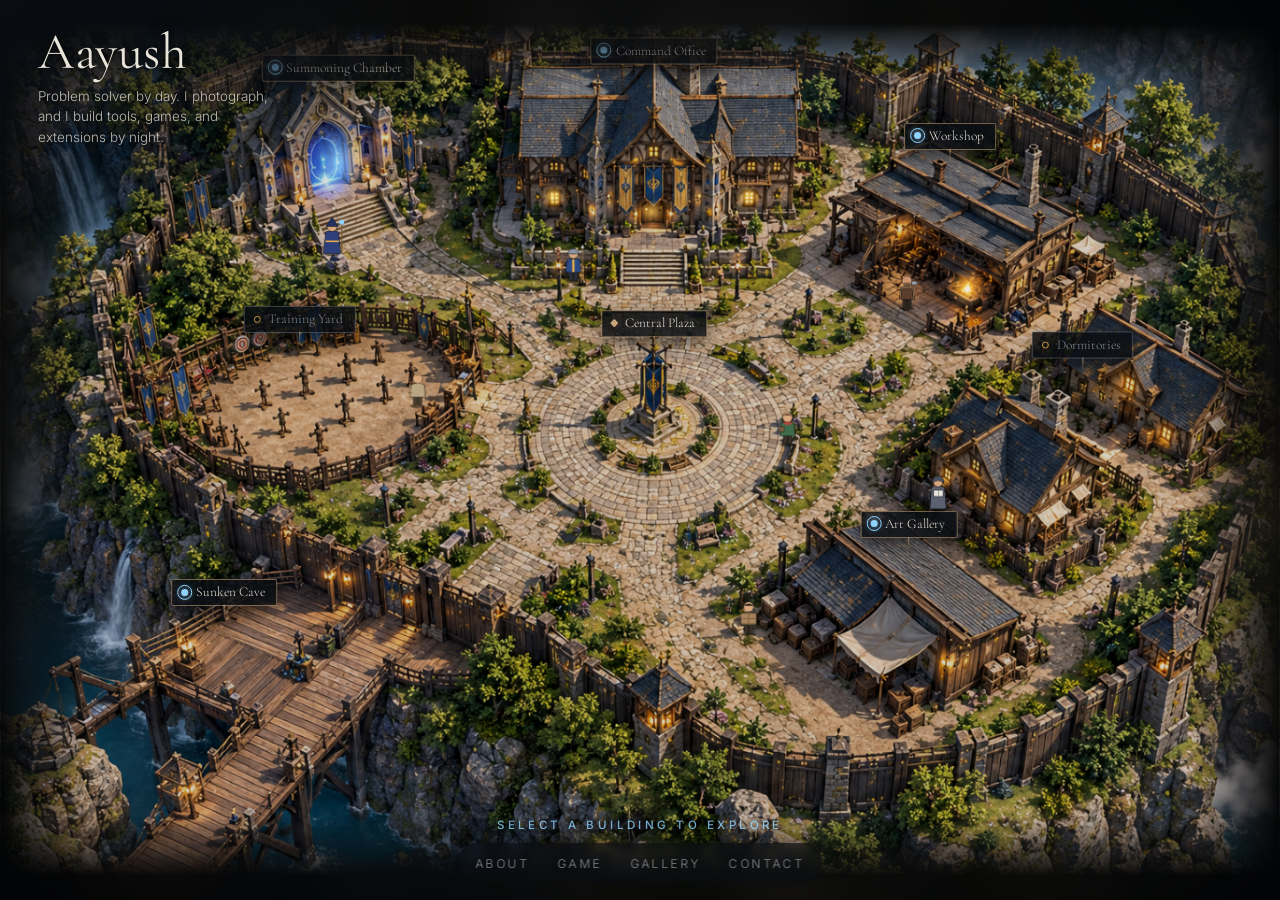
==== commit 049b5f88: "Update navigation links in index.html" ====
--- a/index.html
+++ b/index.html
@@ -62,7 +62,7 @@
   <nav class="home-nav" aria-label="Site">
     <ul class="nav-links">
       <li><a href="about.html">About</a></li>
-      <li><a href="builds.html">Builds</a></li>
+      <li><a href="game/index.html">Game</a></li>
       <li><a href="gallery.html">Gallery</a></li>
       <li><a href="contact.html">Contact</a></li>
     </ul>
